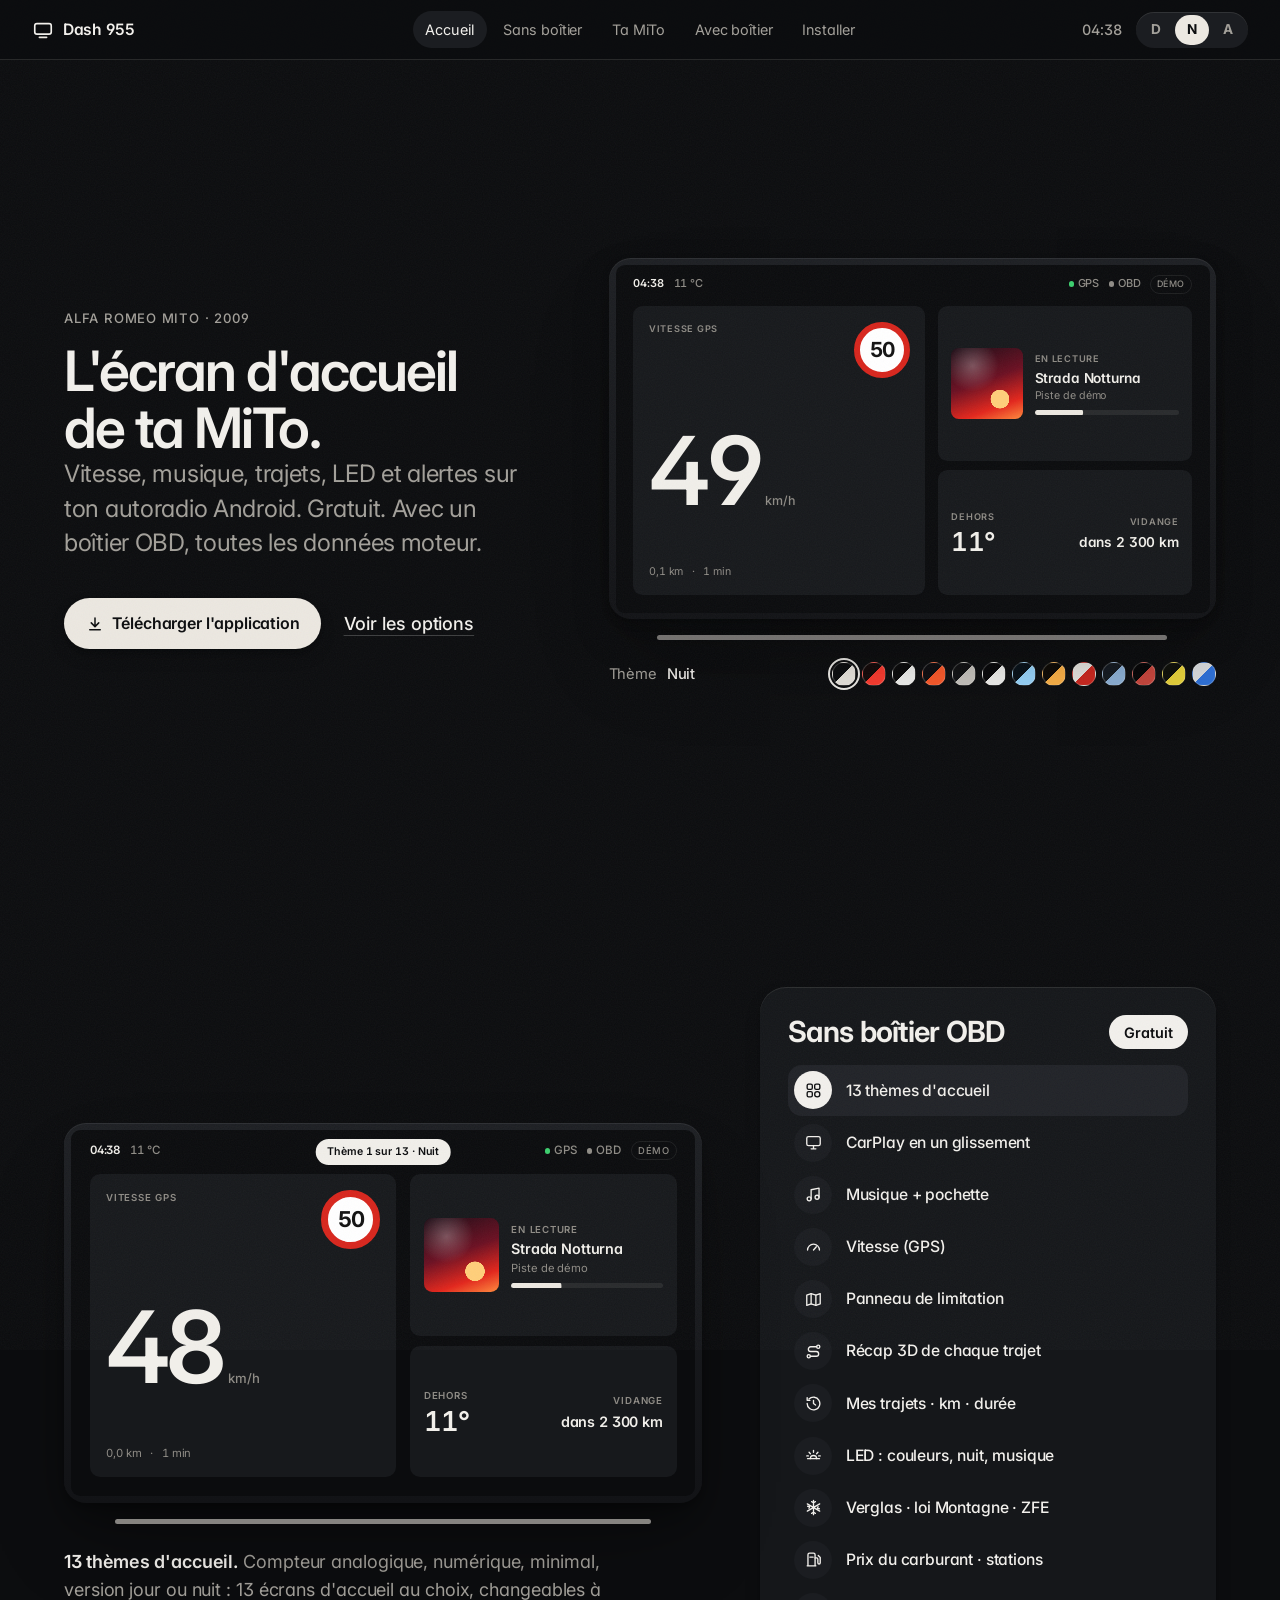
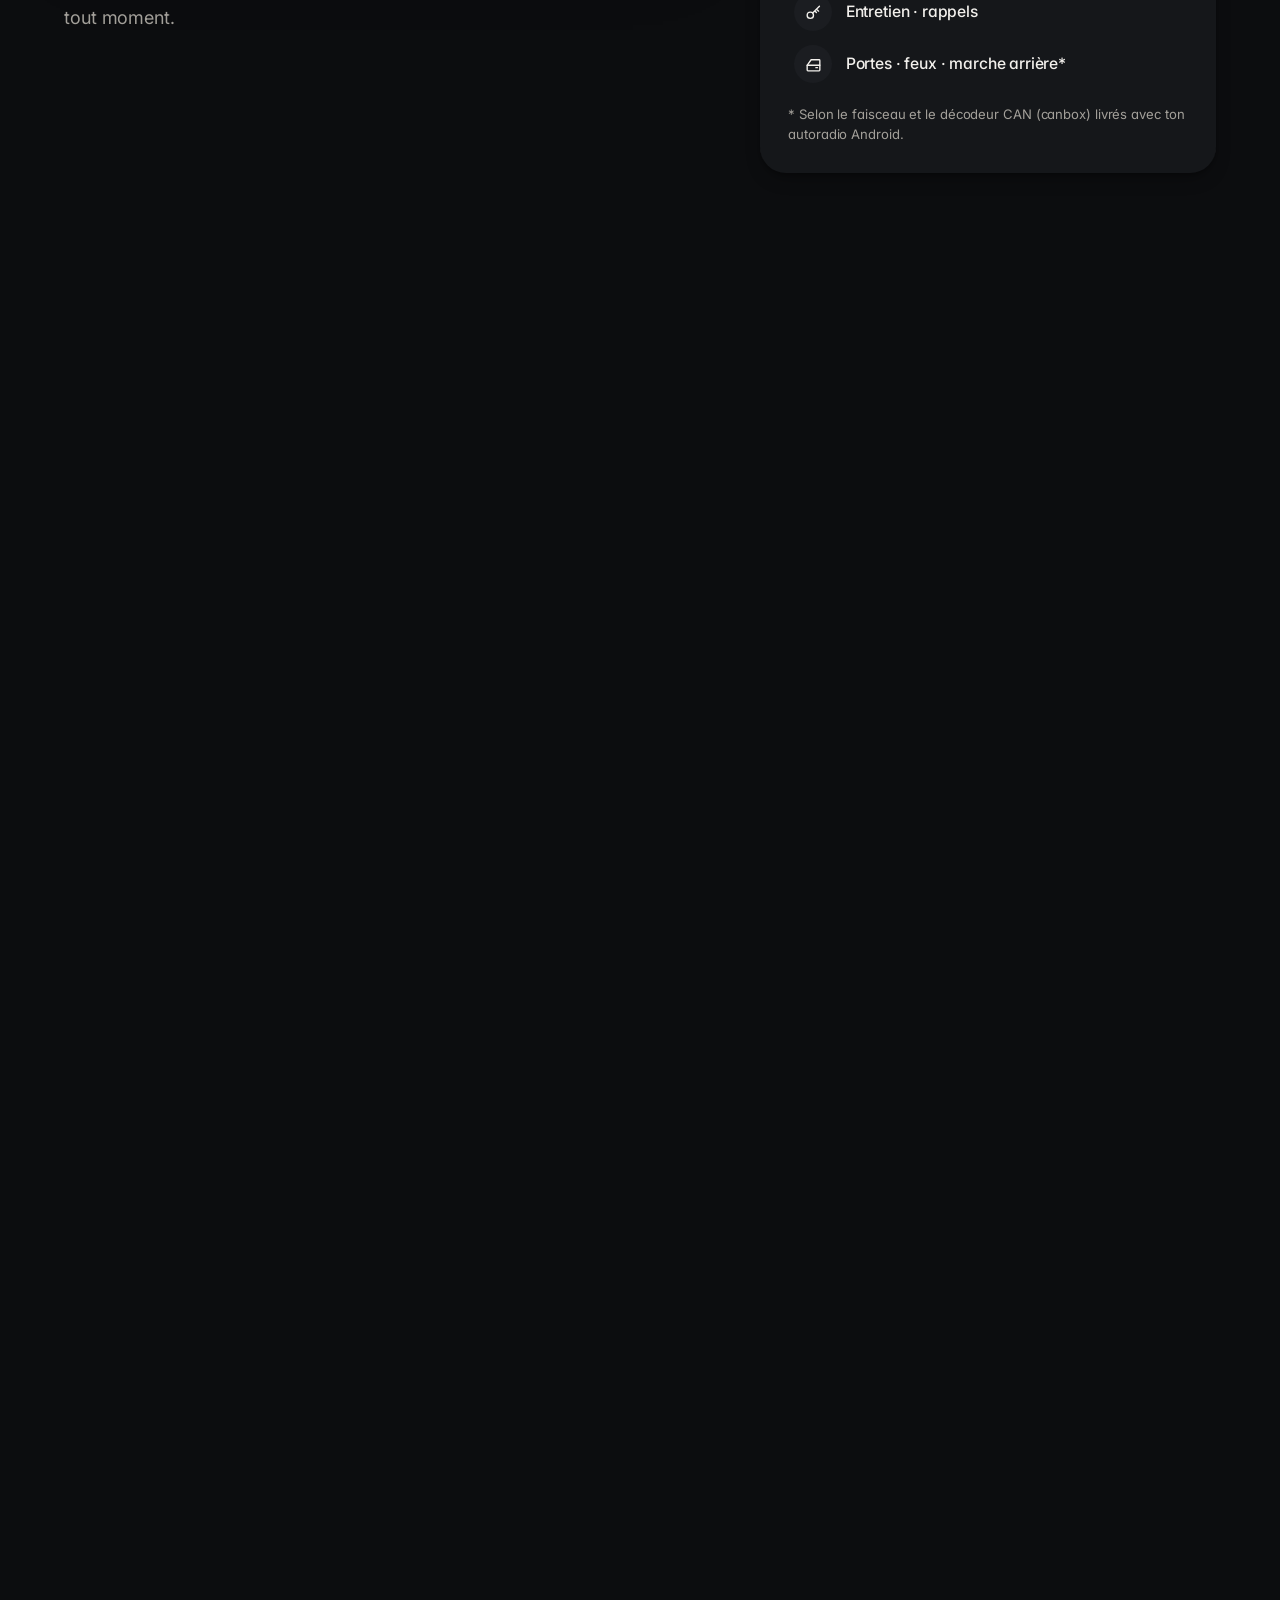
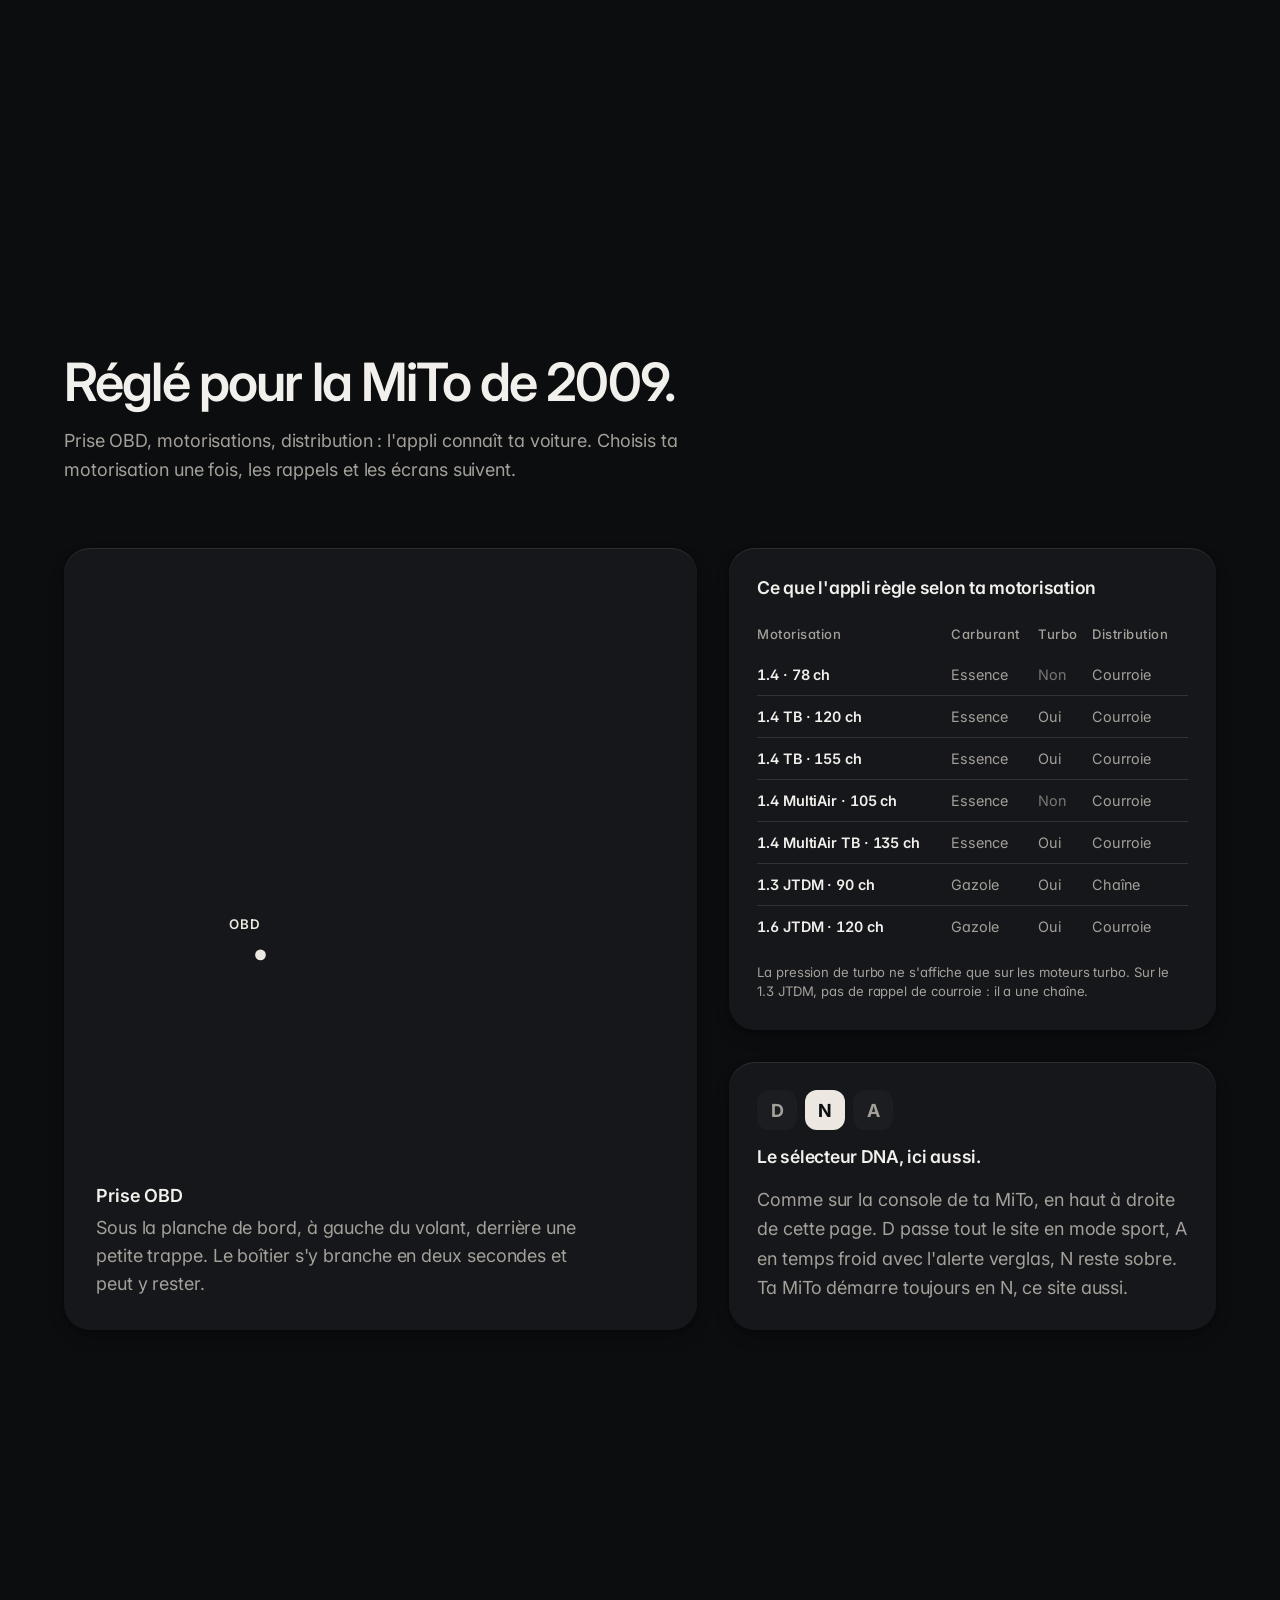
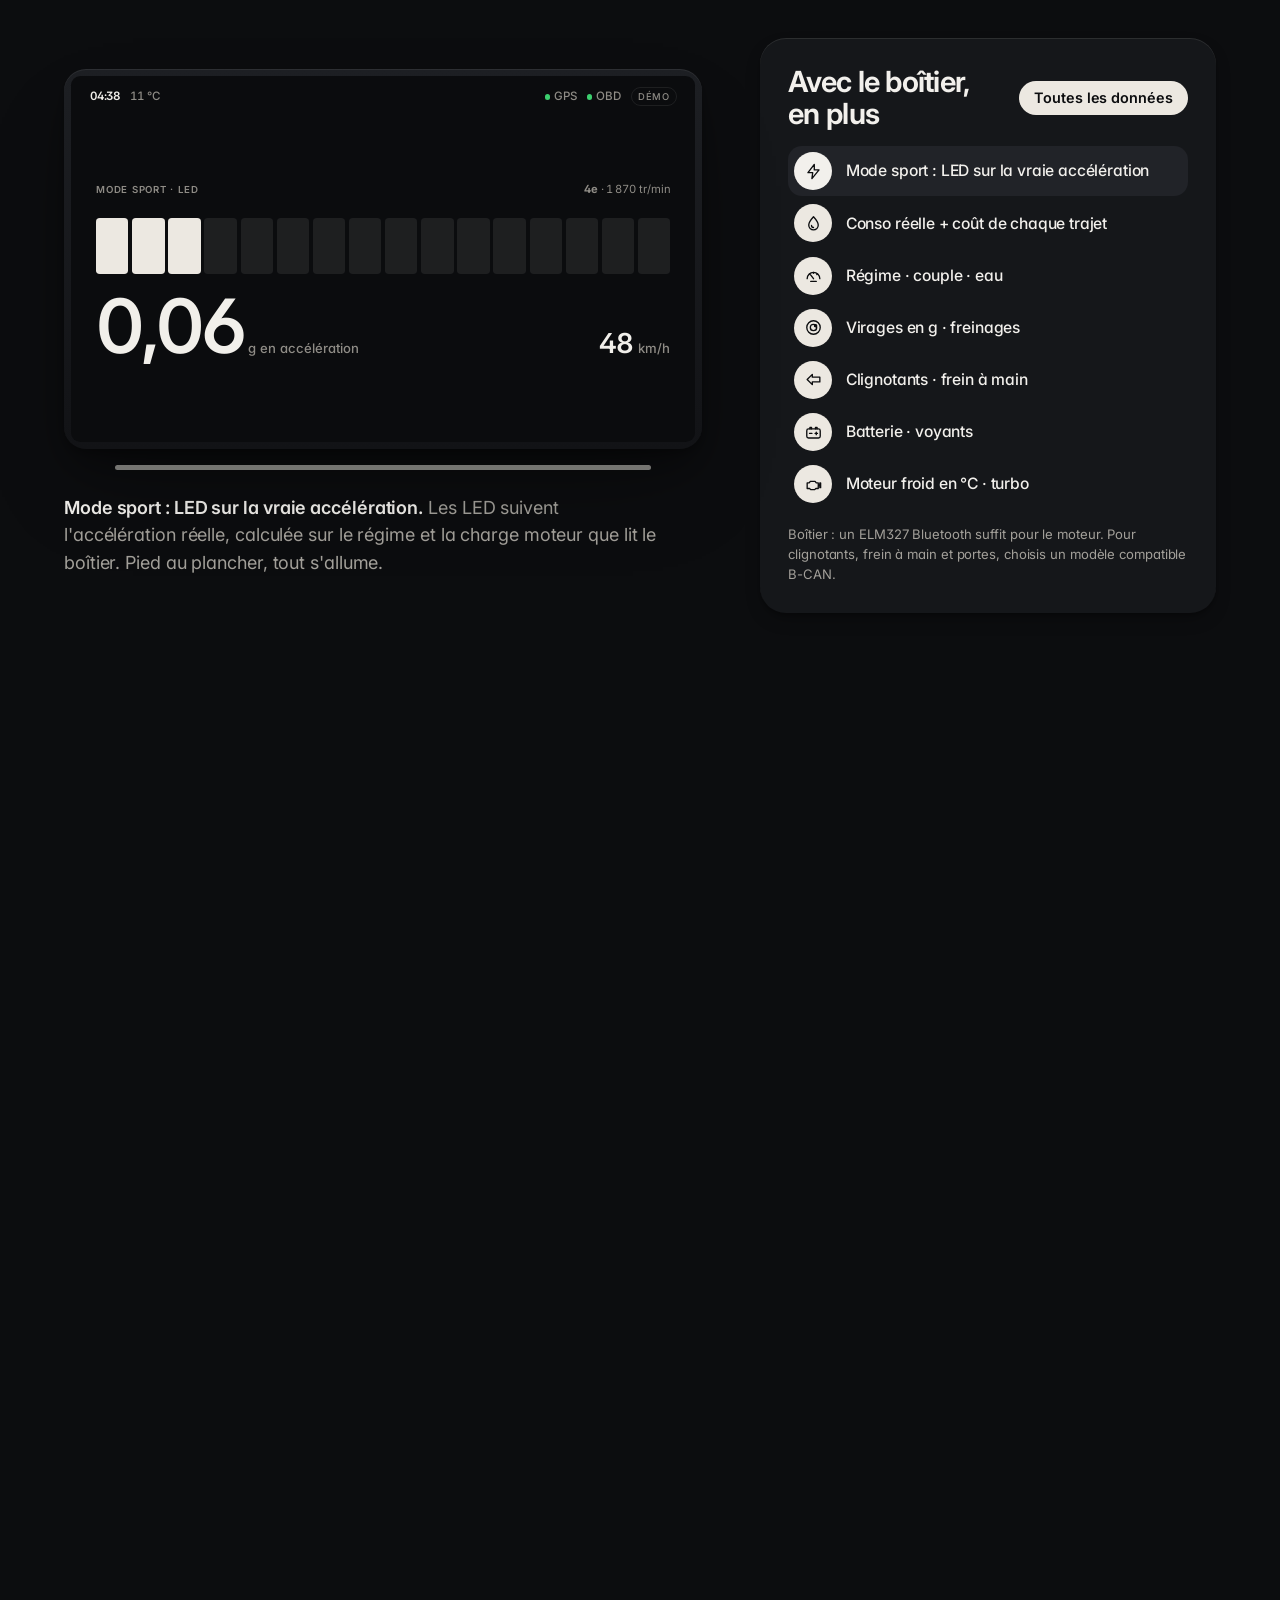
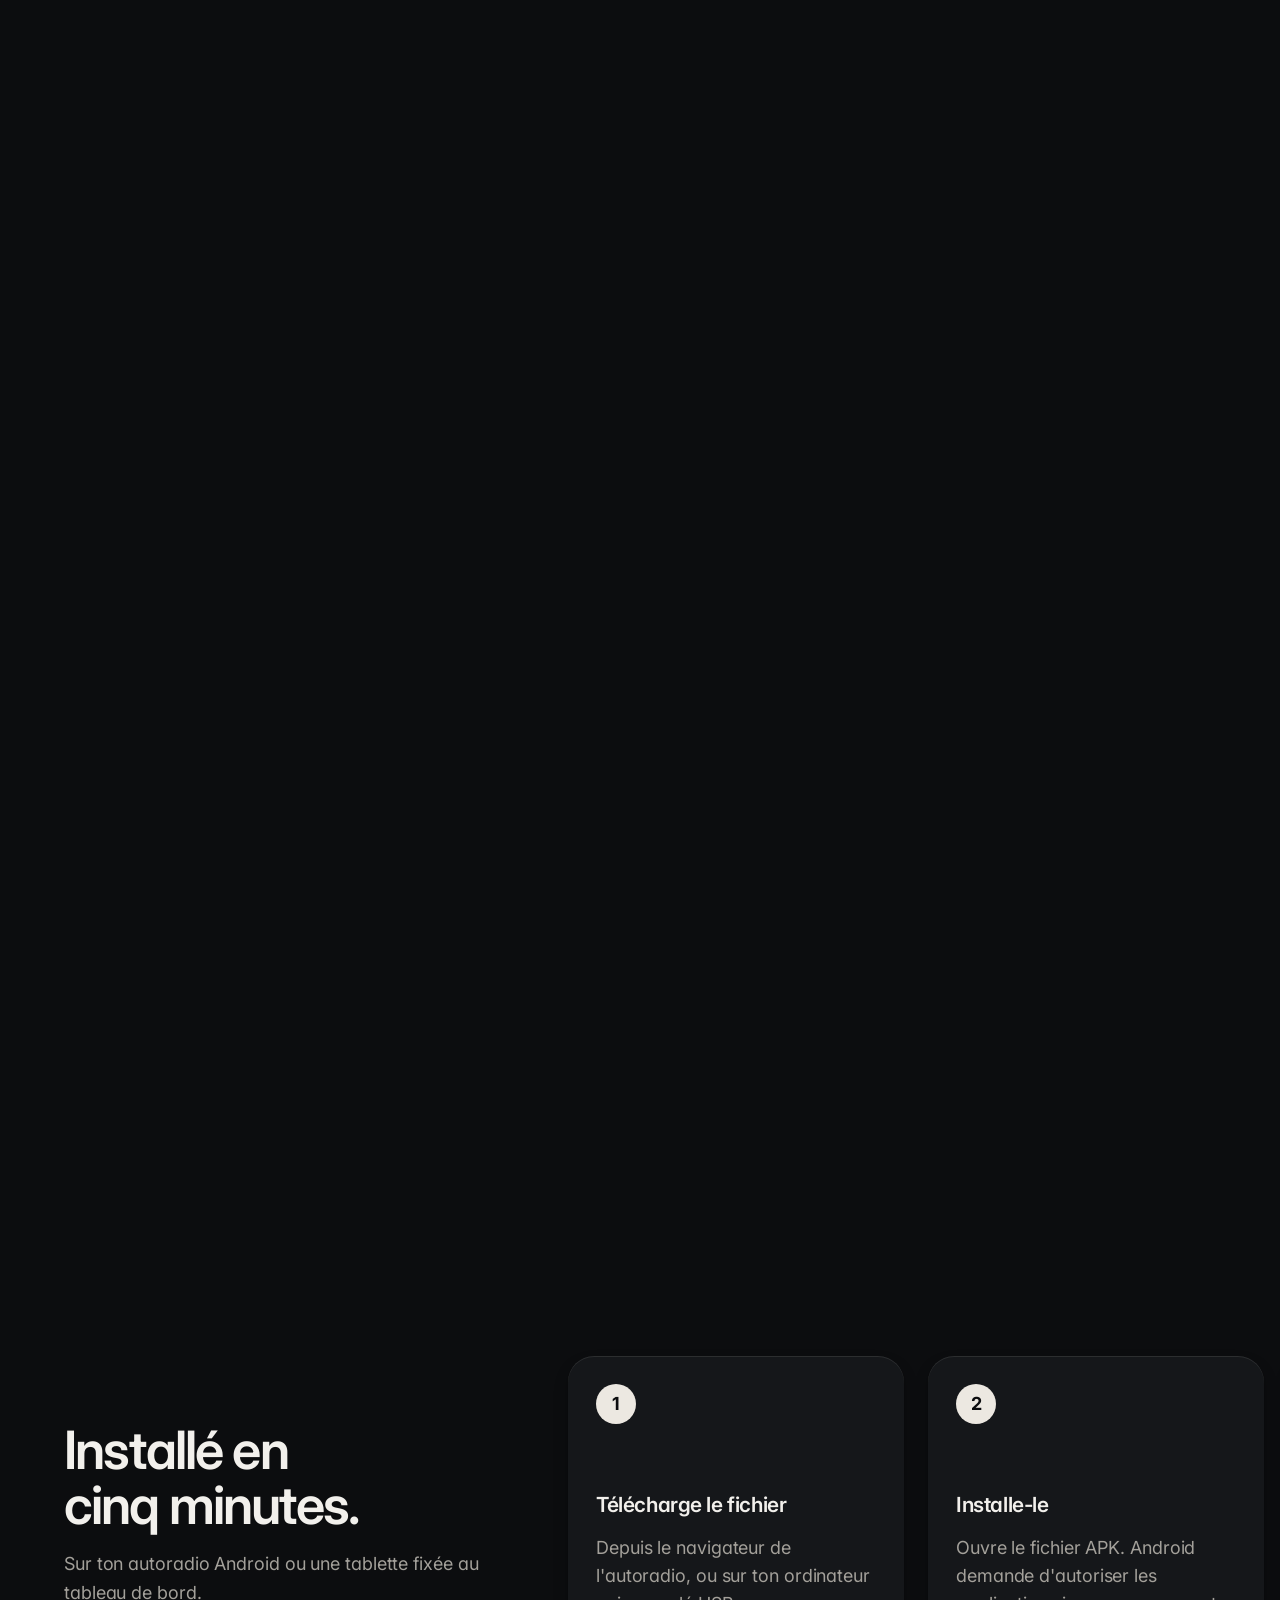
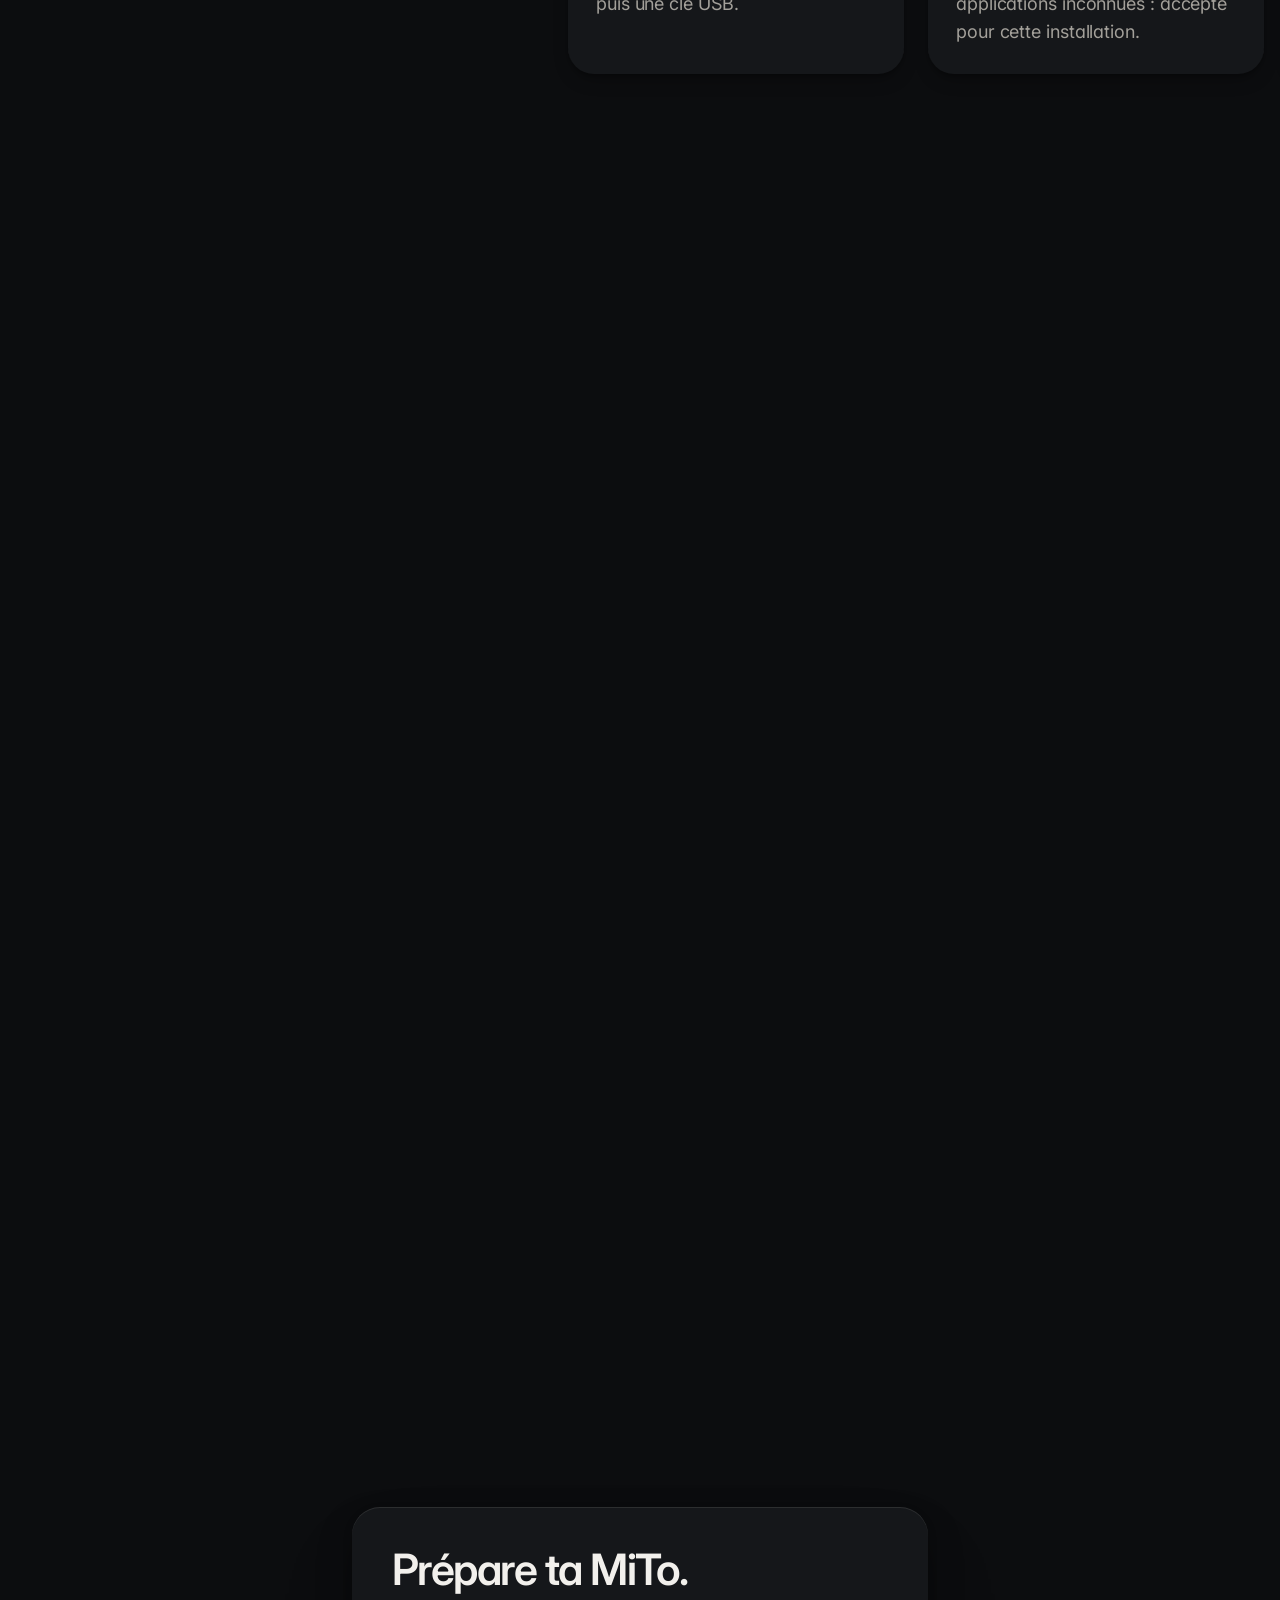
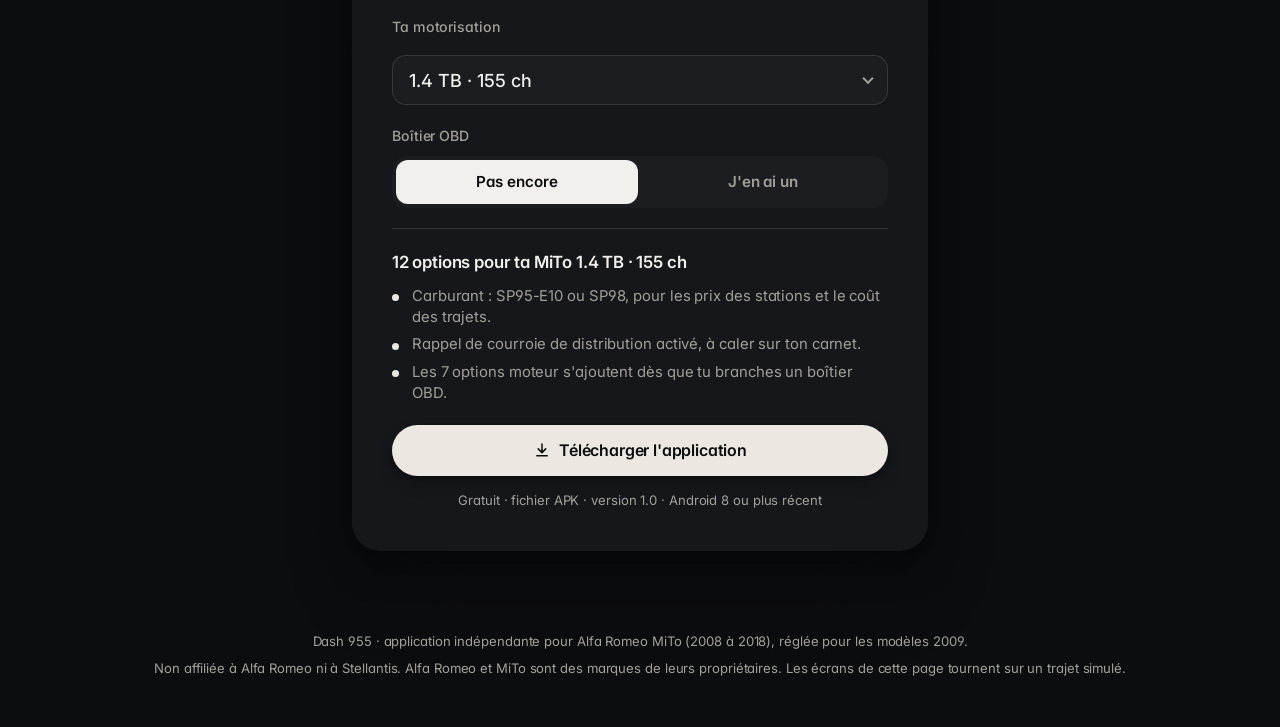
==== sites/mito-2009/index.html @ cd91304c "Add Dash 955 site for the 2009 Alfa Romeo MiTo A static site that presents and links to the download" ====
<!doctype html>
<html lang="fr" data-dna="n">
<head>
<meta charset="utf-8">
<meta name="viewport" content="width=device-width, initial-scale=1, viewport-fit=cover">
<title>Dash 955 · l'écran d'accueil de ta Alfa Romeo MiTo 2009</title>
<meta name="description" content="Application gratuite pour autoradio Android, pensée pour l'Alfa Romeo MiTo de 2009 : 13 thèmes, vitesse GPS, musique, trajets, LED, alertes. Avec un boîtier OBD : régime, turbo, conso réelle, g, batterie.">
<meta name="theme-color" content="#0c0d0f">
<meta property="og:title" content="Dash 955 · pour Alfa Romeo MiTo 2009">
<meta property="og:description" content="L'écran d'accueil de ta MiTo. Gratuit sans boîtier, toutes les données avec un boîtier OBD.">
<meta property="og:type" content="website">
<link rel="icon" href="data:image/svg+xml,<svg xmlns='http://www.w3.org/2000/svg' viewBox='0 0 32 32'><rect width='32' height='32' rx='8' fill='%230c0d0f'/><rect x='6' y='9' width='20' height='13' rx='3' fill='none' stroke='%23ece8e1' stroke-width='2'/><path d='M10 26h12' stroke='%23e3261c' stroke-width='2.4' stroke-linecap='round'/></svg>">
<link rel="preconnect" href="https://fonts.googleapis.com">
<link rel="preconnect" href="https://fonts.gstatic.com" crossorigin>
<link rel="stylesheet" href="https://fonts.googleapis.com/css2?family=Inter:opsz,wght@14..32,400..700&display=swap">
<link rel="stylesheet" href="scrollcraft.css">
<link rel="stylesheet" href="dash.css">
<script>
  /* ------------------------------------------------------------------
     RÉGLAGE DU TÉLÉCHARGEMENT
     Mets ici le lien du fichier de l'application (APK).
     Par défaut, le site pointe vers telechargement/dash955.apk :
     dépose simplement ton fichier à cet endroit avec ce nom.
     ------------------------------------------------------------------ */
  window.DASH955 = {
    fichier: "telechargement/dash955.apk",
    version: "1.0",
    android: "Android 8 ou plus récent"
  };
</script>
</head>
<body>

<div class="sc-grain" aria-hidden="true"></div>

<!-- App chrome: the head unit's own status bar is the navigation. -->
<header class="bar">
  <a class="bar__mark" href="#accueil" aria-label="Dash 955, retour en haut">
    <svg viewBox="0 0 24 24" aria-hidden="true"><rect x="3" y="5" width="18" height="11.5" rx="2.4"/><path d="M8 20h8"/></svg>
    <span>Dash 955</span>
  </a>
  <nav class="bar__tabs" aria-label="Sections">
    <a href="#accueil">Accueil</a>
    <a href="#sans-boitier">Sans boîtier</a>
    <a href="#ta-mito">Ta MiTo</a>
    <a href="#avec-boitier">Avec boîtier</a>
    <a href="#installer">Installer</a>
  </nav>
  <div class="bar__end">
    <time class="bar__clock sc-nums" data-clock>--:--</time>
    <div class="dna" role="radiogroup" aria-label="Sélecteur DNA : change l'ambiance du site">
      <button type="button" role="radio" aria-checked="false" data-dna-set="d" title="Dynamic : mode sport">D</button>
      <button type="button" role="radio" aria-checked="true"  data-dna-set="n" title="Normal">N</button>
      <button type="button" role="radio" aria-checked="false" data-dna-set="a" title="All weather : temps froid">A</button>
    </div>
  </div>
</header>

<main>

  <!-- 1 · L'accueil: the surface, already running. -->
  <section id="accueil" class="hero" data-sc-act="flow">
    <div class="sc-wrap hero__grid">
      <div class="hero__copy" data-sc-in data-sc-stagger="70">
        <p class="sc-label">Alfa Romeo MiTo · 2009</p>
        <h1 class="hero__title">L'écran d'accueil de ta MiTo.</h1>
        <p class="hero__lede">Vitesse, musique, trajets, LED et alertes sur ton autoradio Android. Gratuit. Avec un boîtier OBD, toutes les données moteur.</p>
        <div class="hero__cta">
          <a class="btn" data-download href="telechargement/dash955.apk" download>Télécharger l'application</a>
          <a class="link" href="#sans-boitier">Voir les options</a>
        </div>
      </div>

      <div class="hero__unit">
        <div class="hu" data-screen="hero" data-view="home"></div>
        <div class="themes" role="group" aria-label="13 thèmes d'accueil">
          <p class="themes__name"><span class="themes__k">Thème</span> <span data-theme-name>Nuit</span></p>
          <div class="themes__dots" data-theme-dots></div>
        </div>
      </div>
    </div>
  </section>

  <!-- 2 · Sans boîtier OBD: the surface holds while each module runs. -->
  <section id="sans-boitier" class="mods" data-sc-act="pin" data-sc-span="4.6" data-mods="free">
    <div data-sc-stage class="mods__stage">
      <div class="sc-wrap mods__grid">
        <div class="mods__unit">
          <div class="hu" data-screen="free" data-view="home"></div>
          <p class="mods__caption" aria-live="polite" data-caption></p>
        </div>
        <div class="mods__panel">
          <div class="mods__head">
            <h2 class="mods__title">Sans boîtier OBD</h2>
            <span class="pill">Gratuit</span>
          </div>
          <ul class="feats" role="list">
            <li><button type="button" class="feat" data-view="themes" data-icon="themes"><span class="feat__t">13 thèmes d'accueil</span><span class="sr" data-detail>Compteur analogique, numérique, minimal, version jour ou nuit : 13 écrans d'accueil au choix, changeables à tout moment.</span></button></li>
            <li><button type="button" class="feat" data-view="carplay" data-icon="carplay"><span class="feat__t">CarPlay en un glissement</span><span class="sr" data-detail>Un glissement vers la gauche ouvre l'appli de projection de ton autoradio. La MiTo 2009 n'a pas CarPlay d'origine : c'est l'autoradio Android qui l'apporte.</span></button></li>
            <li><button type="button" class="feat" data-view="music" data-icon="music"><span class="feat__t">Musique + pochette</span><span class="sr" data-detail>Le titre en cours et sa pochette, quelle que soit l'appli musique que tu utilises sur l'autoradio.</span></button></li>
            <li><button type="button" class="feat" data-view="speed" data-icon="speed"><span class="feat__t">Vitesse (GPS)</span><span class="sr" data-detail>La vitesse vient du GPS de l'autoradio, sans rien brancher. Ton compteur affiche toujours un peu plus : c'est normal, il est réglé pour ne jamais sous-estimer.</span></button></li>
            <li><button type="button" class="feat" data-view="limit" data-icon="limit"><span class="feat__t">Panneau de limitation</span><span class="sr" data-detail>La limitation de la route en cours s'affiche à côté de ta vitesse. Le chiffre passe au rouge si tu dépasses.</span></button></li>
            <li><button type="button" class="feat" data-view="recap" data-icon="recap"><span class="feat__t">Récap 3D de chaque trajet</span><span class="sr" data-detail>À l'arrivée, ton trajet en relief : le tracé coloré selon la vitesse, la distance, la durée et la moyenne.</span></button></li>
            <li><button type="button" class="feat" data-view="trips" data-icon="trips"><span class="feat__t">Mes trajets · km · durée</span><span class="sr" data-detail>Chaque trajet est enregistré tout seul : départ, distance, durée. Les kilomètres du mois s'additionnent.</span></button></li>
            <li><button type="button" class="feat" data-view="led" data-icon="led"><span class="feat__t">LED : couleurs, nuit, musique</span><span class="sr" data-detail>Pilote un ruban LED Bluetooth dans l'habitacle : une couleur fixe, un mode nuit tamisé, ou des LED qui battent avec la musique.</span></button></li>
            <li><button type="button" class="feat" data-view="alerts" data-icon="alerts"><span class="feat__t">Verglas · loi Montagne · ZFE</span><span class="sr" data-detail>Alerte verglas à 3 °C et moins. Rappel loi Montagne : équipements hiver obligatoires du 1er novembre au 31 mars dans les communes concernées. Alerte à l'approche d'une ZFE selon ta vignette Crit'Air.</span></button></li>
            <li><button type="button" class="feat" data-view="fuel" data-icon="fuel"><span class="feat__t">Prix du carburant · stations</span><span class="sr" data-detail>Les stations autour de toi et leur prix pour ton carburant (SP95-E10, SP98 ou gazole), triées du moins cher au plus cher.</span></button></li>
            <li><button type="button" class="feat" data-view="service" data-icon="service"><span class="feat__t">Entretien · rappels</span><span class="sr" data-detail>Vidange, distribution, contrôle technique, pneus hiver : l'appli te prévient avant l'échéance. Intervalles pré-réglés selon ta motorisation, à ajuster d'après ton carnet d'entretien.</span></button></li>
            <li><button type="button" class="feat" data-view="body" data-icon="body"><span class="feat__t">Portes · feux · marche arrière*</span><span class="sr" data-detail>Une porte ouverte, les feux allumés, la marche arrière enclenchée : tout s'affiche sur la silhouette de la MiTo, 3 portes et hayon.</span></button></li>
          </ul>
          <p class="mods__note">* Selon le faisceau et le décodeur CAN (canbox) livrés avec ton autoradio Android.</p>
        </div>
      </div>
    </div>
  </section>

  <!-- 3 · Ta MiTo: the one act that reads like a document. -->
  <section id="ta-mito" class="mito sc-section" data-sc-act="flow">
    <div class="sc-wrap">
      <div class="mito__intro" data-sc-in data-sc-stagger="70">
        <h2 class="mito__title">Réglé pour la MiTo de 2009.</h2>
        <p class="sc-body">Prise OBD, motorisations, distribution : l'appli connaît ta voiture. Choisis ta motorisation une fois, les rappels et les écrans suivent.</p>
      </div>

      <div class="mito__grid">
        <figure class="port" data-sc-in>
          <svg class="port__draw" viewBox="0 0 640 400" role="img" aria-labelledby="port-t">
            <title id="port-t">Vue conducteur du bas de la planche de bord de la MiTo : la prise OBD se trouve derrière une trappe, à gauche du volant.</title>
            <!-- dashboard top, binnacle -->
            <path pathLength="1" class="ln ln--soft" d="M14 72 C140 52 250 46 330 46 C420 46 520 54 626 74"/>
            <path pathLength="1" class="ln ln--soft" d="M236 62 C260 34 400 34 424 62"/>
            <!-- steering wheel -->
            <circle pathLength="1" class="ln" cx="330" cy="164" r="104"/>
            <circle pathLength="1" class="ln ln--soft" cx="330" cy="164" r="90"/>
            <circle pathLength="1" class="ln" cx="330" cy="164" r="30"/>
            <path pathLength="1" class="ln" d="M300 166 L240 170 M360 166 L420 170 M318 192 L308 252 M342 192 L352 252"/>
            <!-- column -->
            <path pathLength="1" class="ln ln--soft" d="M304 268 L296 318 M356 268 L364 318"/>
            <!-- lower dash edge and knee panel -->
            <path pathLength="1" class="ln" d="M14 236 C110 230 190 228 236 228 M424 228 C480 228 560 232 626 238"/>
            <path pathLength="1" class="ln" d="M44 252 C110 246 190 244 258 244 L270 338 C200 340 120 344 56 352 Z"/>
            <!-- the OBD flap -->
            <rect pathLength="1" class="ln ln--hot" x="150" y="276" width="70" height="42" rx="8"/>
            <circle class="port__dot" cx="185" cy="297" r="6"/>
            <text x="150" y="268">OBD</text>
            <!-- pedals -->
            <path pathLength="1" class="ln ln--soft" d="M286 344 h30 v48 h-30 z M336 344 h38 v42 h-38 z M396 344 h52 v32 h-52 z"/>
          </svg>
          <figcaption>
            <span class="port__k">Prise OBD</span>
            Sous la planche de bord, à gauche du volant, derrière une petite trappe. Le boîtier s'y branche en deux secondes et peut y rester.
          </figcaption>
        </figure>

        <div class="engines" data-sc-in>
          <h3 class="engines__title">Ce que l'appli règle selon ta motorisation</h3>
          <div class="engines__scroll">
            <table>
              <thead><tr><th scope="col">Motorisation</th><th scope="col">Carburant</th><th scope="col">Turbo</th><th scope="col">Distribution</th></tr></thead>
              <tbody>
                <tr><th scope="row">1.4 · 78 ch</th><td>Essence</td><td class="no">Non</td><td>Courroie</td></tr>
                <tr><th scope="row">1.4 TB · 120 ch</th><td>Essence</td><td>Oui</td><td>Courroie</td></tr>
                <tr><th scope="row">1.4 TB · 155 ch</th><td>Essence</td><td>Oui</td><td>Courroie</td></tr>
                <tr><th scope="row">1.4 MultiAir · 105 ch</th><td>Essence</td><td class="no">Non</td><td>Courroie</td></tr>
                <tr><th scope="row">1.4 MultiAir TB · 135 ch</th><td>Essence</td><td>Oui</td><td>Courroie</td></tr>
                <tr><th scope="row">1.3 JTDM · 90 ch</th><td>Gazole</td><td>Oui</td><td>Chaîne</td></tr>
                <tr><th scope="row">1.6 JTDM · 120 ch</th><td>Gazole</td><td>Oui</td><td>Courroie</td></tr>
              </tbody>
            </table>
          </div>
          <p class="engines__note">La pression de turbo ne s'affiche que sur les moteurs turbo. Sur le 1.3 JTDM, pas de rappel de courroie : il a une chaîne.</p>
        </div>

        <div class="dnabox" data-sc-in>
          <p class="dnabox__letters" aria-hidden="true"><span>D</span><span>N</span><span>A</span></p>
          <h3 class="dnabox__title">Le sélecteur DNA, ici aussi.</h3>
          <p class="sc-body">Comme sur la console de ta MiTo, en haut à droite de cette page. D passe tout le site en mode sport, A en temps froid avec l'alerte verglas, N reste sobre. Ta MiTo démarre toujours en N, ce site aussi.</p>
        </div>
      </div>
    </div>
  </section>

  <!-- 4 · Avec le boîtier: same surface, now wired to the engine. -->
  <section id="avec-boitier" class="mods mods--box" data-sc-act="pin" data-sc-span="3.1" data-mods="box">
    <div data-sc-stage class="mods__stage">
      <div class="sc-wrap mods__grid">
        <div class="mods__unit">
          <div class="hu" data-screen="box" data-view="sport" data-obd="1"></div>
          <p class="mods__caption" aria-live="polite" data-caption></p>
        </div>
        <div class="mods__panel">
          <div class="mods__head">
            <h2 class="mods__title">Avec le boîtier, en plus</h2>
            <span class="pill pill--solid">Toutes les données</span>
          </div>
          <ul class="feats feats--box" role="list">
            <li><button type="button" class="feat" data-view="sport" data-icon="sport"><span class="feat__t">Mode sport : LED sur la vraie accélération</span><span class="sr" data-detail>Les LED suivent l'accélération réelle, calculée sur le régime et la charge moteur que lit le boîtier. Pied au plancher, tout s'allume.</span></button></li>
            <li><button type="button" class="feat" data-view="conso" data-icon="conso"><span class="feat__t">Conso réelle + coût de chaque trajet</span><span class="sr" data-detail>Consommation instantanée et moyenne calculées sur les données moteur, et le coût de chaque trajet au prix de ton carburant.</span></button></li>
            <li><button type="button" class="feat" data-view="gauges" data-icon="gauges"><span class="feat__t">Régime · couple · eau</span><span class="sr" data-detail>Régime moteur, couple estimé et température d'eau, en direct.</span></button></li>
            <li><button type="button" class="feat" data-view="g" data-icon="g"><span class="feat__t">Virages en g · freinages</span><span class="sr" data-detail>La force en virage et au freinage, en g, avec les maximums de chaque trajet.</span></button></li>
            <li><button type="button" class="feat" data-view="signals" data-icon="signals"><span class="feat__t">Clignotants · frein à main</span><span class="sr" data-detail>Clignotants et frein à main à l'écran. Sur la MiTo, ces infos passent par le réseau carrosserie (B-CAN, broches 1 et 9 de la prise OBD) : prends un boîtier qui le lit.</span></button></li>
            <li><button type="button" class="feat" data-view="battery" data-icon="battery"><span class="feat__t">Batterie · voyants</span><span class="sr" data-detail>Tension de la batterie en direct (autour de 14 V moteur tournant, 12,6 V à l'arrêt) et lecture des codes défaut quand un voyant s'allume.</span></button></li>
            <li><button type="button" class="feat" data-view="cold" data-icon="cold"><span class="feat__t">Moteur froid en °C · turbo</span><span class="sr" data-detail>Tant que l'eau est sous 70 °C, l'écran te rappelle de ménager le moteur. Pression de turbo en bar sur les 1.4 TB, MultiAir TB et JTDM.</span></button></li>
          </ul>
          <p class="mods__note">Boîtier : un ELM327 Bluetooth suffit pour le moteur. Pour clignotants, frein à main et portes, choisis un modèle compatible B-CAN.</p>
        </div>
      </div>
    </div>
  </section>

  <!-- 5 · Installer: lateral travel, one step per stop. -->
  <section id="installer" class="steps" data-sc-act="pan" data-sc-span="2.2">
    <div data-sc-stage class="steps__stage">
      <ol class="steps__rail" data-sc-pan="0.08">
        <li class="steps__lead">
          <h2 class="steps__title">Installé en cinq minutes.</h2>
          <p class="sc-body">Sur ton autoradio Android ou une tablette fixée au tableau de bord.</p>
        </li>
        <li class="step"><span class="step__n">1</span><h3>Télécharge le fichier</h3><p>Depuis le navigateur de l'autoradio, ou sur ton ordinateur puis une clé USB.</p></li>
        <li class="step"><span class="step__n">2</span><h3>Installe-le</h3><p>Ouvre le fichier APK. Android demande d'autoriser les applications inconnues : accepte pour cette installation.</p></li>
        <li class="step"><span class="step__n">3</span><h3>Fais-en ton accueil</h3><p>Choisis Dash 955 comme écran d'accueil. Autorise la localisation (vitesse) et l'accès aux notifications (titre et pochette).</p></li>
        <li class="step"><span class="step__n">4</span><h3>Branche le boîtier</h3><p>En option. Prise OBD à gauche du volant, appairage Bluetooth depuis l'appli, puis choix de ta motorisation.</p></li>
        <li class="step"><span class="step__n">5</span><h3>Roule</h3><p>Ton premier récap 3D t'attend à l'arrivée. Les réglages se font à l'arrêt.</p></li>
      </ol>
    </div>
  </section>

  <!-- 6 · Télécharger: the close is a first-run step, a real input. -->
  <section id="telecharger" class="setup" data-sc-act="flow">
    <div class="sc-wrap setup__wrap">
      <form class="setup__card" data-setup data-sc-in onsubmit="return false">
        <h2 class="setup__title">Prépare ta MiTo.</h2>
        <div class="setup__row">
          <label for="engine">Ta motorisation</label>
          <div class="select">
            <select id="engine" name="engine" data-engine>
              <option value="14-78">1.4 · 78 ch</option>
              <option value="14tb-120">1.4 TB · 120 ch</option>
              <option value="14tb-155" selected>1.4 TB · 155 ch</option>
              <option value="14ma-105">1.4 MultiAir · 105 ch</option>
              <option value="14ma-135">1.4 MultiAir TB · 135 ch</option>
              <option value="13jtdm-90">1.3 JTDM · 90 ch</option>
              <option value="16jtdm-120">1.6 JTDM · 120 ch</option>
            </select>
          </div>
        </div>
        <fieldset class="setup__row">
          <legend>Boîtier OBD</legend>
          <div class="seg">
            <label><input type="radio" name="obd" value="0" checked data-obd-choice><span>Pas encore</span></label>
            <label><input type="radio" name="obd" value="1" data-obd-choice><span>J'en ai un</span></label>
          </div>
        </fieldset>
        <output class="setup__out" data-setup-out aria-live="polite"></output>
        <a class="btn btn--wide" data-download href="telechargement/dash955.apk" download>Télécharger l'application</a>
        <p class="setup__meta" data-file-meta>Gratuit · fichier APK · Android 8 ou plus récent</p>
      </form>
    </div>
    <footer class="foot sc-wrap">
      <p>Dash 955 · application indépendante pour Alfa Romeo MiTo (2008 à 2018), réglée pour les modèles 2009.</p>
      <p>Non affiliée à Alfa Romeo ni à Stellantis. Alfa Romeo et MiTo sont des marques de leurs propriétaires. Les écrans de cette page tournent sur un trajet simulé.</p>
    </footer>
  </section>

</main>

<script src="scrollcraft.js"></script>
<script>ScrollCraft.mount(document.body);</script>
<script src="dash.js"></script>
</body>
</html>
---- sites/mito-2009/scrollcraft.css ----
/* ============================================================================
   scrollcraft.css: the taste floor
   ----------------------------------------------------------------------------
   Two layers, and the split matters:

     TOKENS   what you override per brand. Colour roles, the type ramp, the
              spacing scale, elevation, motion. A brand is ~12 values.
     DEVICES  what the engine drives. Do not restyle these to taste; they are
              the mechanism. Style your own markup instead.

   Nothing here draws a "component". There are no card, badge, or pill classes,
   because a stylesheet that ships those is how every page built on it ends up
   with the same shapes. You get a floor and a vocabulary; the composition is
   yours.
   ========================================================================== */

/* ---------------------------------------------------------------- tokens -- */
:root {
  /* --- colour roles. Override these six and the page is rebranded. -------- */
  --sc-canvas:      #08090b;   /* the page ground. Drift interpolates this.   */
  --sc-surface:     #101217;   /* anything raised off the ground             */
  --sc-ink:         #f4f2ef;   /* primary text                               */
  --sc-ink-soft:    #9a9ba1;   /* secondary text. Tinted, never flat gray.   */
  --sc-accent:      #d8ff3e;   /* ONE accent. It owns a region, not confetti. */
  --sc-accent-ink:  #08090b;   /* text that sits on the accent               */

  --sc-hairline:    color-mix(in oklab, var(--sc-ink) 12%, transparent);
  --sc-hairline-strong: color-mix(in oklab, var(--sc-ink) 22%, transparent);

  /* --- type. Two families max. Display carries voice, text carries prose. - */
  --sc-font-display: "Instrument Sans", "Geist", system-ui, sans-serif;
  --sc-font-text:    "Geist", system-ui, sans-serif;
  --sc-font-mono:    "Geist Mono", ui-monospace, monospace;

  /* Fluid ramp. Tracking tightens as size grows because a face set at 6rem
     with 0 tracking reads loose; this is optical correction, not decoration. */
  --sc-t-xs:   clamp(0.75rem, 0.72rem + 0.15vw, 0.82rem);
  --sc-t-sm:   clamp(0.875rem, 0.84rem + 0.18vw, 0.95rem);
  --sc-t-base: clamp(1rem, 0.96rem + 0.22vw, 1.125rem);
  --sc-t-lg:   clamp(1.2rem, 1.1rem + 0.5vw, 1.5rem);
  --sc-t-xl:   clamp(1.6rem, 1.35rem + 1.2vw, 2.25rem);
  --sc-t-2xl:  clamp(2.1rem, 1.6rem + 2.4vw, 3.4rem);
  --sc-t-3xl:  clamp(2.8rem, 1.9rem + 4.2vw, 5rem);
  --sc-t-4xl:  clamp(3.4rem, 1.9rem + 6.6vw, 7.5rem);

  --sc-track-tight:  -0.035em;
  --sc-track-snug:   -0.02em;
  --sc-track-normal: -0.005em;
  --sc-track-wide:    0.08em;

  --sc-leading-none: 0.94;
  --sc-leading-tight: 1.06;
  --sc-leading-body: 1.62;

  --sc-measure: 62ch;

  /* --- space. 4px base: the useful middle steps an 8-only scale misses. --- */
  --sc-1: 0.25rem;  --sc-2: 0.5rem;   --sc-3: 0.75rem;  --sc-4: 1rem;
  --sc-5: 1.5rem;   --sc-6: 2rem;     --sc-7: 3rem;     --sc-8: 4rem;
  --sc-9: 6rem;     --sc-10: 8rem;    --sc-11: 12rem;

  /* Section rhythm is fluid so a phone doesn't inherit desktop air. */
  --sc-section: clamp(4.5rem, 9vw, 11rem);
  --sc-gutter:  clamp(1.25rem, 5vw, 5.5rem);
  --sc-maxw:    82rem;

  /* --- radius. Pick one scale for the page and hold it. ------------------- */
  --sc-r-sm: 6px;  --sc-r-md: 12px;  --sc-r-lg: 20px;  --sc-r-pill: 999px;

  /* --- elevation. Every shadow has an offset AND a soft blur, and is tinted
         to the canvas hue. A zero-offset coloured halo is decoration, not
         depth, so there isn't one here. ---------------------------------- */
  --sc-shadow-color: 220 40% 2%;
  --sc-e1: 0 1px 2px hsl(var(--sc-shadow-color) / 0.28),
           0 2px 6px -1px hsl(var(--sc-shadow-color) / 0.20);
  --sc-e2: 0 2px 4px hsl(var(--sc-shadow-color) / 0.24),
           0 8px 18px -4px hsl(var(--sc-shadow-color) / 0.30);
  --sc-e3: 0 4px 8px hsl(var(--sc-shadow-color) / 0.22),
           0 18px 40px -8px hsl(var(--sc-shadow-color) / 0.38),
           0 48px 90px -24px hsl(var(--sc-shadow-color) / 0.30);

  /* Edge light: a 1px top highlight sells a raised surface better than any
     amount of blur, because real raised things catch light on their lip. */
  --sc-edge: inset 0 1px 0 color-mix(in oklab, var(--sc-ink) 10%, transparent);

  /* --- motion. Built-in CSS easings are too weak for UI. ------------------ */
  --sc-ease-out:    cubic-bezier(0.23, 1, 0.32, 1);
  --sc-ease-in-out: cubic-bezier(0.77, 0, 0.175, 1);
  --sc-ease-drawer: cubic-bezier(0.32, 0.72, 0, 1);
  --sc-d-fast: 160ms;  --sc-d-base: 240ms;  --sc-d-slow: 420ms;

  --sc-z-stage: 1; --sc-z-copy: 20; --sc-z-chrome: 60;
}

/* --------------------------------------------------------------- reset -- */
*, *::before, *::after { box-sizing: border-box; }
html { -webkit-text-size-adjust: 100%; scroll-behavior: smooth; }
@media (prefers-reduced-motion: reduce) { html { scroll-behavior: auto; } }

body {
  margin: 0;
  background: var(--sc-canvas);
  color: var(--sc-ink);
  font-family: var(--sc-font-text);
  font-size: var(--sc-t-base);
  line-height: var(--sc-leading-body);
  letter-spacing: var(--sc-track-normal);
  -webkit-font-smoothing: antialiased;
  text-rendering: optimizeLegibility;
  font-synthesis-weight: none;
  overflow-x: clip;
}
img, video, canvas, svg { display: block; max-width: 100%; }
button, input, select, textarea { font: inherit; color: inherit; }

/* ------------------------------------------------- the browser surfaces --
   The parts you did not draw still carry the design. Selection, caret, focus
   ring, scrollbar and tabular numerals all ship with defaults that belong to no
   design system. Theming them is the cheapest signal that a page was built
   rather than assembled, and it is the step that gets skipped most reliably. */
::selection { background: var(--sc-accent); color: var(--sc-accent-ink); }
:root { caret-color: var(--sc-accent); accent-color: var(--sc-accent); }
:focus-visible {
  outline: 2px solid var(--sc-accent);
  outline-offset: 3px;
  border-radius: var(--sc-r-sm);
}
:where(a) { color: inherit; text-decoration-thickness: 1px; text-underline-offset: 0.22em; }
@supports (scrollbar-color: auto) {
  html { scrollbar-color: color-mix(in oklab, var(--sc-ink) 26%, transparent) transparent; scrollbar-width: thin; }
}
:where(table, .sc-nums, [data-sc-count]) { font-variant-numeric: tabular-nums; }

/* ----------------------------------------------------------- typography -- */
.sc-display {
  font-family: var(--sc-font-display);
  font-weight: 500;
  line-height: var(--sc-leading-none);
  letter-spacing: var(--sc-track-tight);
  text-wrap: balance;
  margin: 0;
}
.sc-display--xl { font-size: var(--sc-t-4xl); }
.sc-display--lg { font-size: var(--sc-t-3xl); }
.sc-display--md { font-size: var(--sc-t-2xl); letter-spacing: var(--sc-track-snug); }
.sc-lede {
  font-size: var(--sc-t-lg);
  line-height: 1.44;
  letter-spacing: var(--sc-track-snug);
  color: var(--sc-ink);
  max-width: 46ch;
  text-wrap: pretty;
  margin: 0;
}
.sc-body { max-width: var(--sc-measure); color: var(--sc-ink-soft); text-wrap: pretty; margin: 0; }
.sc-label {
  font-family: var(--sc-font-mono);
  font-size: var(--sc-t-xs);
  letter-spacing: var(--sc-track-wide);
  text-transform: uppercase;
  color: var(--sc-ink-soft);
}

/* ---------------------------------------------------------------- layout -- */
.sc-wrap { width: 100%; max-width: var(--sc-maxw); margin-inline: auto; padding-inline: var(--sc-gutter); }
.sc-section { padding-block: var(--sc-section); }
/* More space above a heading than below it: the gap belongs to the boundary,
   not to the pair. */
.sc-stack > * + * { margin-top: var(--sc-4); }
.sc-stack > :is(h1,h2,h3) { margin-top: var(--sc-7); }
.sc-stack > :is(h1,h2,h3):first-child { margin-top: 0; }
.sc-rule { height: 1px; border: 0; background: var(--sc-hairline); margin: 0; }

/* =============================================================== DEVICES ==
   Driven by the engine. Restyle your own markup, not these.                */

.sc-act--pinned { position: relative; }
.sc-stage {
  position: sticky; top: 0;
  height: 100vh; height: 100svh;
  overflow: clip;
  z-index: var(--sc-z-stage);
}

/* scrub / sequence media */
.sc-stage :is(video[data-sc-scrub], canvas[data-sc-sequence], .sc-stage__poster) {
  position: absolute; inset: 0;
  width: 100%; height: 100%;
  object-fit: cover;
}
video[data-sc-scrub] { opacity: 0; transition: opacity 380ms var(--sc-ease-out); }
.sc-has-clip video[data-sc-scrub] { opacity: 1; }
/* The poster is a live frame-holder, not a placeholder: it stays up until a
   real video frame has painted, which is what stops the blank-stage flash. */
.sc-stage__poster { z-index: 0; transition: opacity 380ms var(--sc-ease-out); }
.sc-has-clip .sc-stage__poster { opacity: 0; }

/* A scrim only where text sits. A full-frame darkening layer flattens the
   image everywhere to fix contrast in one corner. */
.sc-scrim {
  position: absolute; inset: 0; pointer-events: none; z-index: 1;
  background: linear-gradient(
    var(--sc-scrim-angle, 180deg),
    color-mix(in oklab, var(--sc-canvas) var(--sc-scrim-a, 78%), transparent) 0%,
    color-mix(in oklab, var(--sc-canvas) 30%, transparent) 42%,
    transparent 68%);
}
/* Point the scrim at the copy. A scrim gradient that darkens the top while the
   copy sits at the bottom fixes contrast nowhere and flattens the image
   everywhere, which is the most common way text-over-video goes wrong. */
.sc-scrim--bottom { --sc-scrim-angle: 0deg; }
.sc-scrim--left   { --sc-scrim-angle: 90deg; }
.sc-scrim--right  { --sc-scrim-angle: 270deg; }

/* Corner scrims, for copy anchored to a corner. An edge gradient has to darken
   a whole band across the frame to cover one corner; a corner gradient puts the
   density where the text is and leaves the rest of the image alone. Pair with
   .sc-copy--lead / .sc-copy--trail. */
.sc-scrim--lead {
  background: linear-gradient(to top right,
    color-mix(in oklab, var(--sc-canvas) 94%, transparent) 0%,
    color-mix(in oklab, var(--sc-canvas) 72%, transparent) 30%,
    color-mix(in oklab, var(--sc-canvas) 30%, transparent) 52%,
    transparent 72%);
}
.sc-scrim--trail {
  background: linear-gradient(to top left,
    color-mix(in oklab, var(--sc-canvas) 94%, transparent) 0%,
    color-mix(in oklab, var(--sc-canvas) 72%, transparent) 30%,
    color-mix(in oklab, var(--sc-canvas) 30%, transparent) 52%,
    transparent 72%);
}
/* A band across the bottom, for copy that spans the full width of the frame.
   That is what both corner anchors become below 860px, and it is also the right
   shape whenever the copy block is wider than a corner. */
.sc-scrim--band {
  background: linear-gradient(to top,
    color-mix(in oklab, var(--sc-canvas) 94%, transparent) 0%,
    color-mix(in oklab, var(--sc-canvas) 74%, transparent) 22%,
    color-mix(in oklab, var(--sc-canvas) 30%, transparent) 42%,
    transparent 58%);
}
.sc-scrim--vignette {
  background: radial-gradient(120% 90% at 50% 45%, transparent 40%,
              color-mix(in oklab, var(--sc-canvas) 70%, transparent) 100%);
}

/* copy over a stage.
   max-width is in rem, never ch. A `ch` on this container resolves against the
   CONTAINER's font-size (body size), not the display size of the heading inside
   it, so `max-width: 20ch` here silently produces a ~180px column and wraps a
   hero headline to six lines. Set a ch measure on the text element itself. */
.sc-copy {
  position: absolute; z-index: var(--sc-z-copy);
  inset-inline: var(--sc-gutter);
  max-width: min(46rem, 76vw);
  will-change: opacity, transform;
}
.sc-copy--lead   { left: var(--sc-gutter); bottom: clamp(3rem, 12vh, 9rem); }
/* inset-inline FIRST. It is the shorthand for left+right, so declaring it after
   `left: 50%` resets left to auto and the block drifts off the left edge. */
.sc-copy--center { inset-inline: auto; left: 50%; top: 50%; translate: -50% -50%; text-align: center; }
.sc-copy--trail  { inset-inline: auto; right: var(--sc-gutter); bottom: clamp(3rem, 12vh, 9rem); text-align: right; }

/* cue defaults: the engine writes opacity/transform inline, these are the
   pre-paint state so nothing flashes before the first read() */
[data-sc-cue] { opacity: 0; will-change: opacity, transform; }
.sc-ready [data-sc-cue] { transition: none; }

/* kinetic split */
.sc-split { display: inline-block; overflow: hidden; vertical-align: top; }
/* Descenders live below the baseline; a line mask clipped to the line box eats
   the tails off g, y, p, j. The padding buys them room back. */
.sc-split--line { display: block; padding-bottom: 0.14em; margin-bottom: -0.14em; }
.sc-split__i { display: inline-block; will-change: transform, opacity; }
.sc-is-split { opacity: 1 !important; }

/* horizontal rail */
[data-sc-pan] { display: flex; will-change: transform; }

/* reveal + parallax */
[data-sc-reveal] { will-change: clip-path; }
[data-sc-parallax] { will-change: transform; }

/* flow reveal (fires once) */
[data-sc-in], [data-sc-stagger] > * {
  opacity: 0;
  transform: translate3d(0, 14px, 0);
  transition: opacity 620ms var(--sc-ease-out), transform 620ms var(--sc-ease-out);
}
[data-sc-in].sc-in, [data-sc-stagger] > .sc-in { opacity: 1; transform: none; }

/* pointer devices */
[data-sc-tilt] { transform-style: preserve-3d; will-change: transform; }
[data-sc-magnet] { will-change: transform; }
/* isolation always; position only if nothing more specific already set it.
   Written with :where() (zero specificity) on purpose: a plain `position:
   relative` here has the same weight as `.sc-stage` and, being later in the
   file, silently wins. A stage carrying both attributes then stops being
   sticky and the whole act scrolls away instead of pinning. */
[data-sc-spotlight] { isolation: isolate; }
:where([data-sc-spotlight]) { position: relative; }
[data-sc-spotlight]::after {
  content: ""; position: absolute; inset: 0; pointer-events: none; z-index: 2;
  background: radial-gradient(
    28rem 28rem at calc(var(--sc-mx, 0.5) * 100%) calc(var(--sc-my, 0.5) * 100%),
    color-mix(in oklab, var(--sc-accent) 16%, transparent), transparent 70%);
  opacity: 0; transition: opacity var(--sc-d-slow) var(--sc-ease-out);
}
[data-sc-spotlight]:hover::after { opacity: 1; }

/* =========================================================== WORLDFLIGHT ==
   One fixed stage for the whole page. The only thing in document flow is the
   spacer, and it is empty. If you find yourself adding a section here, you want
   act mode instead: the moment a real block scrolls past the fixed stage, the
   page has a seam again and the whole point is gone.                        */

[data-sc-mode="worldflight"] { position: relative; }

.sc-world {
  position: fixed; inset: 0;
  overflow: clip;
  z-index: var(--sc-z-stage);
  background: var(--sc-canvas);
}

/* Every leg is mounted for the life of the page and stacked in the same box.
   The engine owns opacity, visibility and z-index here; do not set them. */
.sc-world__seg {
  position: absolute; inset: 0;
  opacity: 0;
  will-change: opacity;
}
.sc-world__seg > :is(video, img, canvas) {
  position: absolute; inset: 0;
  width: 100%; height: 100%;
  object-fit: cover;
}
/* The poster is the frame-holder AND the first camera move: the engine pushes
   it in slowly until a real decoded frame is available to replace it. */
.sc-world__poster {
  z-index: 0;
  transform-origin: 50% 50%;
  transition: opacity 420ms var(--sc-ease-out);
}
.sc-world__seg > video { z-index: 1; }
.sc-world__seg.sc-has-clip .sc-world__poster { opacity: 0; }
/* The act stylesheet lights a clip through its ancestor act. A worldflight leg
   has no act, so match the class the engine also writes on the clip itself. */
video[data-sc-scrub].sc-has-clip { opacity: 1; }

/* The copy layer is fixed too, and inert by default: the engine hands
   pointer-events back to a block only while it is actually legible. */
.sc-world__copy {
  position: fixed; inset: 0;
  z-index: var(--sc-z-copy);
  pointer-events: none;
}
.sc-world__scrim { position: absolute; inset: 0; pointer-events: none; z-index: 0; }
[data-sc-copy] {
  opacity: 0;
  pointer-events: none;
  will-change: opacity, transform;
}
.sc-ready [data-sc-copy] { transition: none; }

/* The track. Empty on purpose. */
.sc-world__spacer { pointer-events: none; }

/* scroll progress */
[data-sc-progress] {
  position: fixed; inset: 0 0 auto 0; height: 2px; z-index: var(--sc-z-chrome);
  background: var(--sc-accent); transform-origin: 0 50%; transform: scaleX(0);
  will-change: transform;
}

/* ----------------------------------------------------------- atmosphere --
   Depth is not only shadow. Grain keeps a flat dark ground from banding, and
   it is the difference between "a dark page" and "a lit room". */
.sc-grain { position: fixed; inset: 0; pointer-events: none; z-index: 3; opacity: 0.045; }
.sc-grain::before {
  content: ""; position: absolute; inset: -50%;
  background-image: url("data:image/svg+xml;utf8,<svg xmlns='http://www.w3.org/2000/svg' width='140' height='140'><filter id='n'><feTurbulence type='fractalNoise' baseFrequency='0.85' numOctaves='3'/></filter><rect width='140' height='140' filter='url(%23n)'/></svg>");
}

/* -------------------------------------------------------- reduced motion -- */
@media (prefers-reduced-motion: reduce) {
  /* Fewer and gentler, not zero. Opacity still carries the reveal so the page
     is comprehensible; every position change is dropped. */
  [data-sc-in], [data-sc-stagger] > * { transform: none; transition-duration: 220ms; }
  [data-sc-parallax], [data-sc-pan], .sc-split__i { transform: none !important; }
  /* A wipe is a position change too. Show reveal content settled. */
  [data-sc-reveal] { clip-path: none !important; }
  /* A rail's transform IS its navigation, not decoration. Zeroing it the way
     parallax and kinetic type are zeroed parks the act on its first screenful
     and makes everything past the fold unreachable: a device degrading into
     missing content. Hand the travel back to the reader as an ordinary scroll
     region instead, so the same items are all still gettable without motion.
     A build that would rather re-lay the rail out as a grid can still do that;
     this is the floor, not the ceiling. */
  [data-sc-act="pan"] .sc-stage,
  [data-sc-act="pan"] [data-sc-stage] {
    overflow-x: auto; overflow-y: hidden;
    overscroll-behavior-x: contain;
    scroll-snap-type: x proximity;
  }
  [data-sc-pan] > * { scroll-snap-align: center; }
  [data-sc-spotlight]::after { display: none; }
  /* A worldflight keeps its whole story here. No clip is ever fetched, so the
     posters are the film, and they cross-dissolve through exactly the same
     seams at exactly the same scroll positions. The push-in and the copy drift
     are the only things that go. */
  .sc-world__poster, [data-sc-copy] { transform: none !important; }
}

/* --------------------------------------------------------------- mobile -- */
@media (max-width: 860px) {
  .sc-copy { inset-inline: var(--sc-gutter); max-width: none; }
  .sc-copy--trail { text-align: left; }
  .sc-stage { height: 100svh; }
  /* .sc-copy--trail re-anchors to the left and spans the full width here, so a
     bottom-RIGHT corner gradient darkens the one corner the copy just left and
     guarantees a contrast failure over any bright clip. Point the density at
     the copy: the same band .sc-scrim--band paints. */
  .sc-scrim--trail {
    background: linear-gradient(to top,
      color-mix(in oklab, var(--sc-canvas) 94%, transparent) 0%,
      color-mix(in oklab, var(--sc-canvas) 74%, transparent) 22%,
      color-mix(in oklab, var(--sc-canvas) 30%, transparent) 42%,
      transparent 58%);
  }
}
---- sites/mito-2009/dash.css ----
/* ==========================================================================
   Dash 955 · page styles. The engine (scrollcraft.css) is untouched; this file
   themes its tokens and styles the page's own markup.
   ========================================================================== */

@property --sc-accent { syntax: '<color>'; inherits: true; initial-value: #ece8e1; }

:root {
  --sc-canvas:     #0c0d0f;
  --sc-surface:    #15171a;
  --sc-ink:        #f2f0ec;
  --sc-ink-soft:   #a3a09a;
  --sc-accent:     #ece8e1;
  --sc-accent-ink: #0c0d0f;
  --sc-font-display: "Inter Display", "Inter", system-ui, -apple-system, "Segoe UI", sans-serif;
  --sc-font-text:    "Inter", system-ui, -apple-system, "Segoe UI", sans-serif;
  --sc-font-mono:    "Inter", system-ui, -apple-system, "Segoe UI", sans-serif;
  --sc-shadow-color: 220 20% 2%;

  --raised: #1b1d21;
  --raised-2: #212328;
  --bar-h: 60px;
  --led: #ece8e1;

  transition: --sc-accent 420ms var(--sc-ease-out);
}
/* The DNA selector regrades the whole page through these three blocks. */
:root[data-dna="d"] { --sc-accent: #e3261c; --sc-accent-ink: #ffffff; }
:root[data-dna="a"] { --sc-accent: #9ad7ff; --sc-accent-ink: #0b1720; }

html { scroll-padding-top: var(--bar-h); }
body { font-feature-settings: "cv11", "ss01"; }
.sc-nums, .hu { font-variant-numeric: tabular-nums; }
.sr {
  position: absolute; width: 1px; height: 1px; overflow: hidden;
  clip: rect(0 0 0 0); clip-path: inset(50%); white-space: nowrap;
}
.sc-label { font-family: var(--sc-font-text); font-weight: 500; letter-spacing: 0.06em; }

/* ------------------------------------------------------------------ bar -- */
.bar {
  position: fixed; inset: 0 0 auto 0; z-index: var(--sc-z-chrome);
  height: var(--bar-h);
  display: grid; grid-template-columns: 1fr auto 1fr; align-items: center;
  padding-inline: clamp(1rem, 3vw, 2rem);
  background: color-mix(in oklab, var(--sc-canvas) 94%, transparent);
  border-bottom: 1px solid var(--sc-hairline);
}
.bar__mark {
  display: inline-flex; align-items: center; gap: 0.55rem;
  text-decoration: none; font-weight: 600; letter-spacing: -0.01em; font-size: 0.98rem;
  justify-self: start;
}
.bar__mark svg { width: 22px; height: 22px; fill: none; stroke: currentColor; stroke-width: 1.8; stroke-linecap: round; }
.bar__mark svg path { stroke: var(--sc-accent); }
.bar__tabs { display: flex; gap: 0.25rem; }
.bar__tabs a {
  text-decoration: none; font-size: 0.9rem; color: var(--sc-ink-soft);
  padding: 0.45rem 0.8rem; border-radius: var(--sc-r-pill);
  transition: color var(--sc-d-fast) var(--sc-ease-out), background-color var(--sc-d-fast) var(--sc-ease-out);
}
.bar__tabs a:hover { color: var(--sc-ink); }
.bar__tabs a[aria-current="true"] { color: var(--sc-ink); background: var(--raised); }
.bar__end { justify-self: end; display: flex; align-items: center; gap: 0.9rem; }
.bar__clock { font-size: 0.9rem; color: var(--sc-ink-soft); font-weight: 500; }

.dna {
  display: inline-flex; padding: 3px; gap: 2px;
  border-radius: var(--sc-r-pill); background: var(--raised);
  box-shadow: var(--sc-edge);
}
.dna button {
  width: 34px; height: 30px; border: 0; border-radius: var(--sc-r-pill);
  background: transparent; color: var(--sc-ink-soft);
  font-weight: 700; font-size: 0.85rem; letter-spacing: 0.02em; cursor: pointer;
  transition: background-color var(--sc-d-fast) var(--sc-ease-out), color var(--sc-d-fast) var(--sc-ease-out);
}
.dna button:hover { color: var(--sc-ink); }
.dna button[aria-checked="true"] { background: var(--sc-accent); color: var(--sc-accent-ink); }

/* -------------------------------------------------------------- buttons -- */
.btn {
  display: inline-flex; align-items: center; justify-content: center; gap: 0.5rem;
  min-height: 48px; padding: 0.8rem 1.35rem;
  border-radius: var(--sc-r-pill);
  background: var(--sc-accent); color: var(--sc-accent-ink);
  font-weight: 600; font-size: 1rem; letter-spacing: -0.01em; white-space: nowrap;
  text-decoration: none;
  box-shadow: var(--sc-e2);
  transition: transform 140ms var(--sc-ease-out), filter 140ms var(--sc-ease-out);
}
.btn:hover { filter: brightness(1.06); }
.btn:active { transform: scale(0.98); }
.btn::before {
  content: ""; width: 18px; height: 18px; flex: none;
  background: currentColor;
  -webkit-mask: url("data:image/svg+xml;utf8,<svg xmlns='http://www.w3.org/2000/svg' viewBox='0 0 24 24' fill='none' stroke='black' stroke-width='2' stroke-linecap='round' stroke-linejoin='round'><path d='M12 4v11M7 10.5l5 5 5-5M5 19.5h14'/></svg>") center / contain no-repeat;
          mask: url("data:image/svg+xml;utf8,<svg xmlns='http://www.w3.org/2000/svg' viewBox='0 0 24 24' fill='none' stroke='black' stroke-width='2' stroke-linecap='round' stroke-linejoin='round'><path d='M12 4v11M7 10.5l5 5 5-5M5 19.5h14'/></svg>") center / contain no-repeat;
}
.btn--wide { width: 100%; }
.link {
  color: var(--sc-ink); font-weight: 500; text-decoration: underline;
  text-decoration-color: var(--sc-hairline-strong); text-underline-offset: 0.3em;
  transition: text-decoration-color var(--sc-d-fast) var(--sc-ease-out);
}
.link:hover { text-decoration-color: var(--sc-ink); }

.pill {
  display: inline-flex; align-items: center; height: 34px; padding: 0 0.95rem;
  border-radius: var(--sc-r-pill); background: var(--sc-ink); color: var(--sc-canvas);
  font-weight: 600; font-size: 0.9rem; white-space: nowrap;
}
.pill--solid { background: var(--sc-accent); color: var(--sc-accent-ink); }

/* ----------------------------------------------------------------- hero -- */
.hero { min-height: 100svh; display: grid; align-items: center; padding-block: calc(var(--bar-h) + 2.5rem) 3.5rem; }
.hero__grid { display: grid; grid-template-columns: minmax(0, 5.3fr) minmax(0, 6.7fr); gap: clamp(2rem, 5vw, 5rem); align-items: center; }
.hero__copy > * + * { margin-top: 1.1rem; }
.hero__title {
  font-family: var(--sc-font-display); font-weight: 600;
  font-size: clamp(2.3rem, 1.4rem + 2.6vw, 3.7rem);
  line-height: 1.03; letter-spacing: -0.035em; margin: 0; text-wrap: balance;
  max-width: 15ch;
}
.hero__lede { font-size: var(--sc-t-lg); line-height: 1.45; letter-spacing: -0.012em; color: var(--sc-ink-soft); max-width: 34ch; margin: 0; text-wrap: pretty; }
.hero__cta { display: flex; flex-wrap: wrap; align-items: center; gap: 0.8rem 1.4rem; padding-top: 0.9rem; }
.hero__copy > .hero__cta { margin-top: 1.4rem; }

.themes { margin-top: 1.4rem; display: flex; align-items: center; justify-content: space-between; gap: 1rem; flex-wrap: wrap; }
.themes__name { margin: 0; font-size: 0.92rem; font-weight: 500; }
.themes__k { color: var(--sc-ink-soft); font-weight: 400; margin-right: 0.35rem; }
.themes__dots { display: flex; flex-wrap: wrap; gap: 6px; }
.themes__dots button {
  width: 24px; height: 24px; padding: 0; border-radius: 50%; cursor: pointer;
  border: 1px solid var(--sc-hairline-strong);
  background: linear-gradient(135deg, var(--a) 0 50%, var(--b) 50% 100%);
  transition: transform 140ms var(--sc-ease-out);
}
.themes__dots button:hover { transform: scale(1.08); }
.themes__dots button[aria-pressed="true"] { outline: 2px solid var(--sc-ink); outline-offset: 2px; }

/* ---------------------------------------------------------- head unit -- */
.hu { position: relative; }
.hu__frame {
  container-type: inline-size;
  padding: 1.1%;
  border-radius: 22px;
  background: linear-gradient(180deg, #1d1f23, #121316);
  box-shadow: var(--sc-e3), inset 0 1px 0 rgba(255,255,255,0.07);
}
.hu__glass {
  --hu-bg: #0b0c0e; --hu-fg: #f1efea; --hu-soft: #8f8c86; --hu-card: #17191c; --hu-acc: #ece8e1; --hu-line: rgba(255,255,255,0.08);
  position: relative; aspect-ratio: 1024 / 600; overflow: hidden;
  border-radius: 1.5cqw;
  background: var(--hu-bg); color: var(--hu-fg);
  font-family: var(--sc-font-text);
  transition: background-color 380ms var(--sc-ease-out), color 380ms var(--sc-ease-out);
}
:root[data-dna="d"] .hu__glass { --hu-acc: #ff3b2f !important; }
:root[data-dna="a"] .hu__glass { --hu-acc: #9ad7ff !important; }
.hu__status {
  position: absolute; inset: 0 0 auto 0; height: 6.6cqw; z-index: 5;
  display: flex; align-items: center; justify-content: space-between;
  padding: 0 3cqw; font-size: 1.85cqw; color: var(--hu-soft); font-weight: 500;
}
.hu__status b { color: var(--hu-fg); font-weight: 600; }
.hu__status .st { display: flex; align-items: center; gap: 1.6cqw; }
.hu__status .dot { display: inline-block; width: 0.9cqw; height: 0.9cqw; border-radius: 50%; background: var(--hu-soft); margin-right: 0.6cqw; vertical-align: 0.1cqw; }
.hu__status .on .dot { background: #3ccf6e; }
.hu__status .demo { border: 1px solid var(--hu-line); border-radius: 99px; padding: 0.2cqw 1cqw; letter-spacing: 0.06em; font-size: 1.5cqw; }
.hu__view { position: absolute; inset: 6.6cqw 0 0 0; }
.hu__view > .v { position: absolute; inset: 0.4cqw 3cqw 3cqw; animation: v-in 260ms var(--sc-ease-out) both; }
@keyframes v-in { from { opacity: 0; transform: translate3d(0, 0.8cqw, 0); } }

.hu__led { position: relative; height: 5px; margin: 16px 8% 0; border-radius: 99px; background: rgba(255,255,255,0.05); }
.hu__led i {
  position: absolute; inset: 0; border-radius: inherit; display: block;
  background: var(--led-c, var(--led)); opacity: var(--led-i, 0.5);
  transform: scaleX(var(--led-w, 1));
  box-shadow: 0 6px 22px -4px var(--led-c, var(--led));
}

/* building blocks inside the screen, all in container units */
.hu .c { background: var(--hu-card); border-radius: 1.6cqw; padding: 2cqw 2.2cqw; position: relative; overflow: hidden; }
.hu .k { font-size: 1.55cqw; letter-spacing: 0.08em; text-transform: uppercase; color: var(--hu-soft); font-weight: 600; }
.hu .t { font-size: 2.3cqw; font-weight: 600; letter-spacing: -0.01em; line-height: 1.2; }
.hu .s { font-size: 1.8cqw; color: var(--hu-soft); line-height: 1.35; }
.hu .n { font-size: 4.4cqw; font-weight: 600; letter-spacing: -0.03em; line-height: 1; }
.hu .big { font-size: 16cqw; font-weight: 600; letter-spacing: -0.055em; line-height: 0.86; }
.hu .u { font-size: 2.1cqw; color: var(--hu-soft); font-weight: 500; letter-spacing: 0; }
.hu .acc { color: var(--hu-acc); }
.hu .row { display: flex; align-items: center; gap: 2cqw; }
.hu .col { display: flex; flex-direction: column; gap: 1.6cqw; }
.hu .fill { flex: 1; min-width: 0; }
.hu .bar-t { height: 0.9cqw; border-radius: 99px; background: var(--hu-line); overflow: hidden; }
.hu .bar-t i { display: block; height: 100%; background: var(--hu-acc); border-radius: inherit; transform-origin: 0 50%; }
.hu .sign {
  width: 9.4cqw; aspect-ratio: 1; border-radius: 50%; flex: none;
  background: #fff; border: 1.15cqw solid #d8261d; color: #121212;
  display: grid; place-items: center; font-weight: 700; font-size: 3.5cqw; letter-spacing: -0.04em;
}
.hu .over { color: #ff4a3d; }
.hu .cover { aspect-ratio: 1; border-radius: 1.3cqw; flex: none; position: relative; overflow: hidden; }
.hu .cover::after { content: ""; position: absolute; inset: 0; background: radial-gradient(60% 60% at 30% 25%, rgba(255,255,255,0.28), transparent 60%); }
.hu .icn { width: 3.2cqw; height: 3.2cqw; fill: none; stroke: currentColor; stroke-width: 1.8; stroke-linecap: round; stroke-linejoin: round; }

/* home layouts */
.hu .home-digital { display: grid; grid-template-columns: 1.15fr 1fr; gap: 2.2cqw; }
.hu .home-digital .speedbox { display: flex; flex-direction: column; justify-content: space-between; padding: 2.6cqw; }
.hu .home-cards { display: grid; grid-template-columns: 1fr 1fr 1fr; grid-template-rows: 1fr 1fr; gap: 1.6cqw; }
.hu .home-cards .wide { grid-column: span 2; }
.hu .home-min { display: grid; place-items: center; text-align: center; }
.hu .home-min .big { font-size: 22cqw; }
.hu .home-analog { display: grid; grid-template-columns: 1fr 1.25fr 1fr; gap: 2cqw; align-items: center; }
.hu .gauge { width: 100%; aspect-ratio: 1; position: relative; }
.hu .gauge svg { width: 100%; height: 100%; overflow: visible; }
.hu .gauge .trk { fill: none; stroke: var(--hu-line); stroke-width: 6; stroke-linecap: round; }
.hu .gauge .val { fill: none; stroke: var(--hu-acc); stroke-width: 6; stroke-linecap: round; }
.hu .gauge .tick { stroke: var(--hu-soft); stroke-width: 1.2; }
.hu .gauge .ndl { stroke: var(--hu-acc); stroke-width: 2.4; stroke-linecap: round; }
.hu .gauge .mid { position: absolute; inset: 0; display: grid; place-content: center; text-align: center; }

/* carplay */
.hu .swipe { position: absolute; inset: 0; display: flex; width: 200%; transition: none; }
.hu .swipe > div { width: 50%; height: 100%; padding-right: 3cqw; }
.hu .proj { display: grid; grid-template-columns: repeat(4, 1fr); gap: 2.2cqw 2.6cqw; padding: 2cqw 6cqw; }
.hu .proj span { aspect-ratio: 1; border-radius: 2.6cqw; background: var(--tile); }
.hu .finger { position: absolute; width: 5cqw; height: 5cqw; border-radius: 50%; background: rgba(255,255,255,0.28); border: 1px solid rgba(255,255,255,0.6); top: 46%; pointer-events: none; }

/* recap 3D */
.hu .recap { display: grid; grid-template-columns: 1.6fr 1fr; gap: 2cqw; height: 100%; }
.hu .plane { position: relative; perspective: 60cqw; overflow: hidden; border-radius: 1.6cqw; background: var(--hu-card); }
.hu .plane svg { position: absolute; left: 6%; top: -2%; width: 88%; height: 110%; transform: rotateX(56deg) rotateZ(-24deg); transform-origin: 50% 60%; }
.hu .plane .grid line { stroke: var(--hu-line); stroke-width: 0.6; }
.hu .plane .rt { fill: none; stroke-width: 3.2; stroke-linecap: round; stroke-linejoin: round; }
.hu .plane .rt-sh { fill: none; stroke: rgba(0,0,0,0.45); stroke-width: 5; stroke-linecap: round; stroke-linejoin: round; transform: translate(2px, 5px); }

/* list rows */
.hu .list { display: flex; flex-direction: column; }
.hu .li { display: flex; align-items: center; gap: 2cqw; padding: 1.5cqw 0; border-bottom: 1px solid var(--hu-line); }
.hu .li:last-child { border-bottom: 0; }
.hu .badge { font-size: 1.5cqw; font-weight: 700; padding: 0.4cqw 1cqw; border-radius: 99px; background: var(--hu-acc); color: #0b0c0e; letter-spacing: 0.02em; }
:root[data-dna="d"] .hu .badge { color: #fff; }
.hu .alert-ic { width: 5.4cqw; height: 5.4cqw; border-radius: 1.4cqw; display: grid; place-items: center; background: var(--hu-line); flex: none; }
.hu .alert-ic.hot { background: var(--hu-acc); color: #0b0c0e; }
:root[data-dna="d"] .hu .alert-ic.hot { color: #fff; }

/* LED view */
.hu .strip { height: 2.2cqw; border-radius: 99px; background: var(--strip, #fff); box-shadow: 0 1.4cqw 4cqw -1cqw var(--strip, #fff); transition: background-color 300ms, opacity 300ms; }
.hu .chips { display: flex; gap: 1.2cqw; }
.hu .chip { font-size: 1.9cqw; font-weight: 600; padding: 1cqw 2cqw; border-radius: 99px; background: var(--hu-card); color: var(--hu-soft); }
.hu .chip.on { background: var(--hu-fg); color: var(--hu-bg); }
.hu .sw { display: flex; gap: 1.4cqw; }
.hu .sw span { width: 4.6cqw; aspect-ratio: 1; border-radius: 50%; background: var(--c); }
.hu .sw span.on { outline: 0.4cqw solid var(--hu-fg); outline-offset: 0.4cqw; }

/* body (top view) */
.hu .bodyv { display: grid; grid-template-columns: 1fr 1.1fr; grid-template-rows: minmax(0, 1fr); gap: 3cqw; height: 100%; align-items: center; }
.hu .car { height: 100%; min-height: 0; display: flex; justify-content: center; align-items: center; }
.hu .car svg { height: 100%; max-height: 100%; width: auto; overflow: visible; }
.hu .car .shell { fill: var(--hu-card); stroke: var(--hu-soft); stroke-width: 1.2; }
.hu .car .glass { fill: var(--hu-line); }
.hu .car .door { fill: var(--hu-card); stroke: var(--hu-soft); stroke-width: 1.2; transition: transform 420ms var(--sc-ease-out), stroke 200ms; }
.hu .car .door.open { stroke: var(--hu-acc); }
.hu .car .beam { fill: url(#beam); opacity: 0; transition: opacity 300ms; }
.hu .car .rev { fill: #fff; opacity: 0; transition: opacity 250ms; }
.hu .car .lamp { fill: var(--hu-soft); }

/* OBD views */
.hu .segs { display: grid; grid-template-columns: repeat(16, 1fr); gap: 0.6cqw; height: 9cqw; }
.hu .segs i { border-radius: 0.6cqw; background: var(--hu-line); transition: background-color 90ms linear; }
.hu .segs i.on { background: var(--hu-acc); }
.hu .segs i.on.hi { background: #ff3b2f; }
.hu .tri { display: grid; grid-template-columns: repeat(3, 1fr); gap: 2cqw; height: 100%; align-items: center; }
.hu .gball { width: 100%; aspect-ratio: 1; border-radius: 50%; position: relative; border: 1px solid var(--hu-line); background: radial-gradient(circle, transparent 32%, var(--hu-line) 32.5%, transparent 33.5%, transparent 65%, var(--hu-line) 65.5%, transparent 66.5%); }
.hu .gball::before, .hu .gball::after { content: ""; position: absolute; background: var(--hu-line); }
.hu .gball::before { left: 50%; top: 0; bottom: 0; width: 1px; }
.hu .gball::after { top: 50%; left: 0; right: 0; height: 1px; }
.hu .gball i { position: absolute; left: 50%; top: 50%; width: 9%; aspect-ratio: 1; border-radius: 50%; background: var(--hu-acc); translate: -50% -50%; }
.hu .arrow { width: 13cqw; height: 13cqw; color: var(--hu-line); }
.hu .arrow.on { color: #34d17a; }
.hu .park { width: 13cqw; height: 13cqw; border-radius: 50%; border: 0.9cqw solid var(--hu-line); display: grid; place-items: center; font-weight: 700; font-size: 6cqw; color: var(--hu-line); }
.hu .park.on { border-color: #ff4a3d; color: #ff4a3d; }
.hu .cold { color: #6cb8ff; }

/* ---------------------------------------------------------- modules -- */
.mods__stage { padding-top: var(--bar-h); display: grid; align-items: center; }
.mods__grid { display: grid; grid-template-columns: minmax(0, 7fr) minmax(0, 5fr); gap: clamp(2rem, 4.5vw, 4.5rem); align-items: center; }
.mods__caption {
  margin: 1.5rem 0 0; max-width: 54ch; min-height: 4.9em;
  color: var(--sc-ink-soft); font-size: var(--sc-t-base); line-height: 1.55; text-wrap: pretty;
}
.mods__caption b { color: var(--sc-ink); font-weight: 600; }
.mods__panel { background: var(--sc-surface); border-radius: 26px; padding: clamp(1.25rem, 2.2vw, 1.9rem); box-shadow: var(--sc-e2), var(--sc-edge); }
.mods__head { display: flex; align-items: center; justify-content: space-between; gap: 1rem; margin-bottom: 1rem; }
.mods__title { margin: 0; font-family: var(--sc-font-display); font-weight: 650; font-size: clamp(1.35rem, 1.1rem + 0.9vw, 1.85rem); letter-spacing: -0.025em; line-height: 1.1; }
.mods__note { margin: 1rem 0 0; font-size: var(--sc-t-xs); color: var(--sc-ink-soft); line-height: 1.5; }

.feats { list-style: none; margin: 0; padding: 0; display: grid; gap: 2px; }
.feat {
  width: 100%; display: flex; align-items: center; gap: 0.85rem; text-align: left;
  border: 0; background: transparent; cursor: pointer;
  padding: 0.38rem 0.6rem 0.38rem 0.38rem; border-radius: 14px;
  color: var(--sc-ink); font-size: 0.98rem; font-weight: 500; letter-spacing: -0.01em; line-height: 1.25;
  transition: background-color var(--sc-d-fast) var(--sc-ease-out), color var(--sc-d-fast) var(--sc-ease-out);
}
.feat:hover { background: var(--raised); }
.feat[aria-current="true"] { background: var(--raised-2); }
.feat__ic {
  flex: none; width: 38px; height: 38px; border-radius: 50%;
  display: grid; place-items: center; background: var(--raised); color: var(--sc-ink);
  transition: background-color var(--sc-d-fast) var(--sc-ease-out), color var(--sc-d-fast) var(--sc-ease-out);
}
.feat__ic svg { width: 19px; height: 19px; fill: none; stroke: currentColor; stroke-width: 1.7; stroke-linecap: round; stroke-linejoin: round; }
.feat[aria-current="true"] .feat__ic { background: var(--sc-ink); color: var(--sc-canvas); }
.feats--box .feat__ic { background: var(--sc-accent); color: var(--sc-accent-ink); }
.feats--box .feat[aria-current="true"] .feat__ic { background: var(--sc-ink); color: var(--sc-canvas); }

/* -------------------------------------------------------------- ta mito -- */
.mito__intro { max-width: 40rem; }
.mito__intro > * + * { margin-top: 1rem; }
.mito__title, .steps__title, .setup__title {
  margin: 0; font-family: var(--sc-font-display); font-weight: 600;
  font-size: clamp(2rem, 1.4rem + 2.4vw, 3.3rem); line-height: 1.04; letter-spacing: -0.035em; text-wrap: balance;
}
.mito__grid {
  margin-top: clamp(2.5rem, 5vw, 4.5rem);
  display: grid; grid-template-columns: minmax(0, 1.3fr) minmax(0, 1fr); gap: clamp(1.25rem, 2.5vw, 2rem);
}
.port { grid-row: span 2; margin: 0; background: var(--sc-surface); border-radius: 26px; padding: clamp(1.25rem, 2.5vw, 2.25rem); box-shadow: var(--sc-e2), var(--sc-edge); display: flex; flex-direction: column; gap: 1.5rem; }
.mito { --draw: clamp(0, calc((var(--sc-p, 1) - 0.14) * 3.2), 1); }
.port__draw { width: 100%; height: auto; flex: 1; min-height: 0; }
.port__draw text { fill: var(--sc-accent); font: 600 15px var(--sc-font-text); letter-spacing: 0.08em; opacity: clamp(0, calc((var(--draw) - 0.85) * 7), 1); }
.port__draw .ln { fill: none; stroke: var(--sc-ink-soft); stroke-width: 2; stroke-linecap: round; stroke-linejoin: round; stroke-dasharray: 1 1; stroke-dashoffset: calc(1 - var(--draw)); }
.port__draw .ln--soft { stroke: color-mix(in oklab, var(--sc-ink-soft) 55%, transparent); }
.port__draw .ln--hot { stroke: var(--sc-accent); stroke-width: 2.5; }
.port__dot { fill: var(--sc-accent); opacity: clamp(0, calc((var(--draw) - 0.85) * 7), 1); }
.port figcaption { color: var(--sc-ink-soft); max-width: 46ch; line-height: 1.55; }
.port__k { display: block; color: var(--sc-ink); font-weight: 600; margin-bottom: 0.3rem; }

.engines, .dnabox { min-width: 0; background: var(--sc-surface); border-radius: 26px; padding: clamp(1.25rem, 2.2vw, 1.9rem); box-shadow: var(--sc-e2), var(--sc-edge); }
.engines__title, .dnabox__title { margin: 0 0 1rem; font-size: 1.1rem; font-weight: 600; letter-spacing: -0.015em; line-height: 1.3; }
.engines__scroll { overflow-x: auto; }
.engines table { width: 100%; border-collapse: collapse; font-size: 0.9rem; }
.engines th, .engines td { text-align: left; padding: 0.55rem 0.5rem 0.55rem 0; border-bottom: 1px solid var(--sc-hairline); white-space: nowrap; }
.engines thead th { font-size: var(--sc-t-xs); color: var(--sc-ink-soft); font-weight: 500; letter-spacing: 0.04em; }
.engines tbody th { font-weight: 600; }
.engines td { color: var(--sc-ink-soft); }
.engines td.no { color: color-mix(in oklab, var(--sc-ink-soft) 70%, transparent); }
.engines tr:last-child > * { border-bottom: 0; }
.engines__note { margin: 1rem 0 0; font-size: var(--sc-t-xs); color: var(--sc-ink-soft); line-height: 1.5; }
.dnabox__letters { display: flex; gap: 0.5rem; margin: 0 0 1rem; }
.dnabox__letters span { width: 40px; height: 40px; border-radius: 12px; display: grid; place-items: center; font-weight: 700; background: var(--raised); color: var(--sc-ink-soft); }
:root[data-dna="d"] .dnabox__letters span:nth-child(1),
:root[data-dna="n"] .dnabox__letters span:nth-child(2),
:root[data-dna="a"] .dnabox__letters span:nth-child(3) { background: var(--sc-accent); color: var(--sc-accent-ink); }

/* ---------------------------------------------------------------- steps -- */
.steps__stage { display: flex; align-items: center; padding-top: var(--bar-h); }
.steps__rail { list-style: none; margin: 0; padding: 0 var(--sc-gutter); gap: clamp(1rem, 2vw, 1.5rem); align-items: stretch; }
.steps__lead { flex: none; width: min(30rem, 84vw); display: flex; flex-direction: column; justify-content: center; gap: 1rem; padding-right: clamp(1rem, 4vw, 4rem); }
.step {
  flex: none; width: min(21rem, 78vw); min-height: 19rem;
  background: var(--sc-surface); border-radius: 26px; padding: 1.75rem;
  box-shadow: var(--sc-e2), var(--sc-edge);
  display: flex; flex-direction: column; gap: 0.8rem;
}
.step__n { width: 40px; height: 40px; border-radius: 50%; display: grid; place-items: center; background: var(--sc-accent); color: var(--sc-accent-ink); font-weight: 700; }
.step h3 { margin: 3.2rem 0 0; font-size: 1.3rem; font-weight: 600; letter-spacing: -0.02em; }
.step p { margin: 0; color: var(--sc-ink-soft); line-height: 1.55; }

/* ---------------------------------------------------------------- setup -- */
.setup { padding-block: calc(var(--sc-section) * 0.8) 0; }
.setup__wrap { display: grid; justify-items: center; }
.setup__card {
  width: min(100%, 36rem);
  background: var(--sc-surface); border-radius: 28px; padding: clamp(1.5rem, 3.5vw, 2.5rem);
  box-shadow: var(--sc-e3), var(--sc-edge);
  display: grid; gap: 1.25rem;
}
.setup__title { font-size: clamp(1.9rem, 1.4rem + 1.8vw, 2.7rem); margin-bottom: 0.25rem; }
.setup__row { border: 0; margin: 0; padding: 0; display: grid; gap: 0.5rem; min-width: 0; }
.setup__row > label, .setup__row > legend { font-size: 0.88rem; color: var(--sc-ink-soft); font-weight: 500; padding: 0; margin-bottom: 0.5rem; }
.select { position: relative; }
.select::after { content: ""; position: absolute; right: 1rem; top: 50%; width: 8px; height: 8px; border-right: 2px solid var(--sc-ink-soft); border-bottom: 2px solid var(--sc-ink-soft); translate: 0 -70%; rotate: 45deg; pointer-events: none; }
.select select {
  width: 100%; appearance: none; -webkit-appearance: none;
  min-height: 50px; padding: 0 2.6rem 0 1rem; border-radius: 14px;
  background: var(--raised); border: 1px solid var(--sc-hairline); color: var(--sc-ink);
  font-weight: 500; cursor: pointer;
}
.select select:hover { border-color: var(--sc-hairline-strong); }
.select select option { background: #15171a; }
.seg { display: grid; grid-template-columns: 1fr 1fr; gap: 4px; padding: 4px; border-radius: 16px; background: var(--raised); }
.seg label { position: relative; cursor: pointer; }
.seg input { position: absolute; opacity: 0; inset: 0; cursor: pointer; }
.seg span { display: grid; place-items: center; min-height: 44px; border-radius: 12px; font-weight: 600; font-size: 0.95rem; color: var(--sc-ink-soft); transition: background-color var(--sc-d-fast) var(--sc-ease-out), color var(--sc-d-fast) var(--sc-ease-out); }
.seg input:checked + span { background: var(--sc-ink); color: var(--sc-canvas); }
.seg input:focus-visible + span { outline: 2px solid var(--sc-accent); outline-offset: 2px; }
.setup__out { display: block; border-top: 1px solid var(--sc-hairline); padding-top: 1.25rem; }
.setup__out .sum { font-weight: 600; font-size: 1.05rem; letter-spacing: -0.01em; margin: 0 0 0.6rem; }
.setup__out ul { margin: 0; padding: 0; list-style: none; display: grid; gap: 0.35rem; }
.setup__out li { color: var(--sc-ink-soft); font-size: 0.93rem; line-height: 1.45; padding-left: 1.25rem; position: relative; }
.setup__out li::before { content: ""; position: absolute; left: 0; top: 0.55em; width: 7px; height: 7px; border-radius: 50%; background: var(--sc-accent); }
.setup__meta { margin: -0.4rem 0 0; text-align: center; font-size: var(--sc-t-xs); color: var(--sc-ink-soft); }

.foot { padding-block: clamp(3rem, 7vw, 5rem) 3rem; display: grid; gap: 0.35rem; text-align: center; }
.foot p { margin: 0; font-size: var(--sc-t-xs); color: var(--sc-ink-soft); line-height: 1.6; }

/* --------------------------------------------------------------- mobile -- */
@media (max-width: 1080px) {
  .bar__tabs a { padding-inline: 0.55rem; font-size: 0.85rem; }
}
@media (max-width: 920px) {
  .bar { grid-template-columns: 1fr auto; }
  .bar__tabs { display: none; }
  .bar__clock { display: none; }
}
@media (max-width: 860px) {
  :root { --bar-h: 56px; }
  .hero { min-height: auto; padding-block: calc(var(--bar-h) + 2rem) 3rem; }
  .hero__grid { grid-template-columns: 1fr; gap: 2rem; }
  .hero__title { max-width: 14ch; }

  .mods__stage { align-items: start; padding-top: calc(var(--bar-h) + 12px); }
  .mods__grid { grid-template-columns: 1fr; gap: 0.9rem; }
  .mods__unit { display: flex; flex-direction: column; }
  .mods__unit .hu__led { margin-top: 10px; }
  .mods__caption { margin-top: 0.7rem; font-size: 0.86rem; line-height: 1.45; min-height: 3.9em; order: 2; }
  .mods__panel { padding: 0.9rem; border-radius: 20px; }
  .mods__head { margin-bottom: 0.55rem; }
  .mods__title { font-size: 1.15rem; }
  .pill { height: 28px; font-size: 0.8rem; padding: 0 0.7rem; }
  .feats { grid-template-columns: 1fr 1fr; gap: 2px 4px; }
  .feat { gap: 0.5rem; padding: 0.22rem 0.3rem 0.22rem 0.22rem; font-size: 0.78rem; border-radius: 10px; }
  .feat__ic { width: 28px; height: 28px; }
  .feat__ic svg { width: 15px; height: 15px; }
  .mods__note { margin-top: 0.55rem; font-size: 0.72rem; }

  .mito__grid { grid-template-columns: minmax(0, 1fr); }
  .hero__copy > .hero__lede { margin-top: 1.25rem; }
  .themes__dots { gap: 5px; }
  .themes__dots button { width: 20px; height: 20px; }
  .port { grid-row: auto; }
  .step { min-height: 16rem; }
}
@media (max-width: 860px) and (max-height: 760px) {
  .mods__caption { display: none; }
  .mods__note { display: none; }
}
@media (max-width: 380px) {
  .feat { font-size: 0.74rem; }
}
@media (prefers-reduced-motion: reduce) {
  :root { transition: none; }
  .mito { --draw: 1; }
  .hu__view > .v { animation: none; }
}
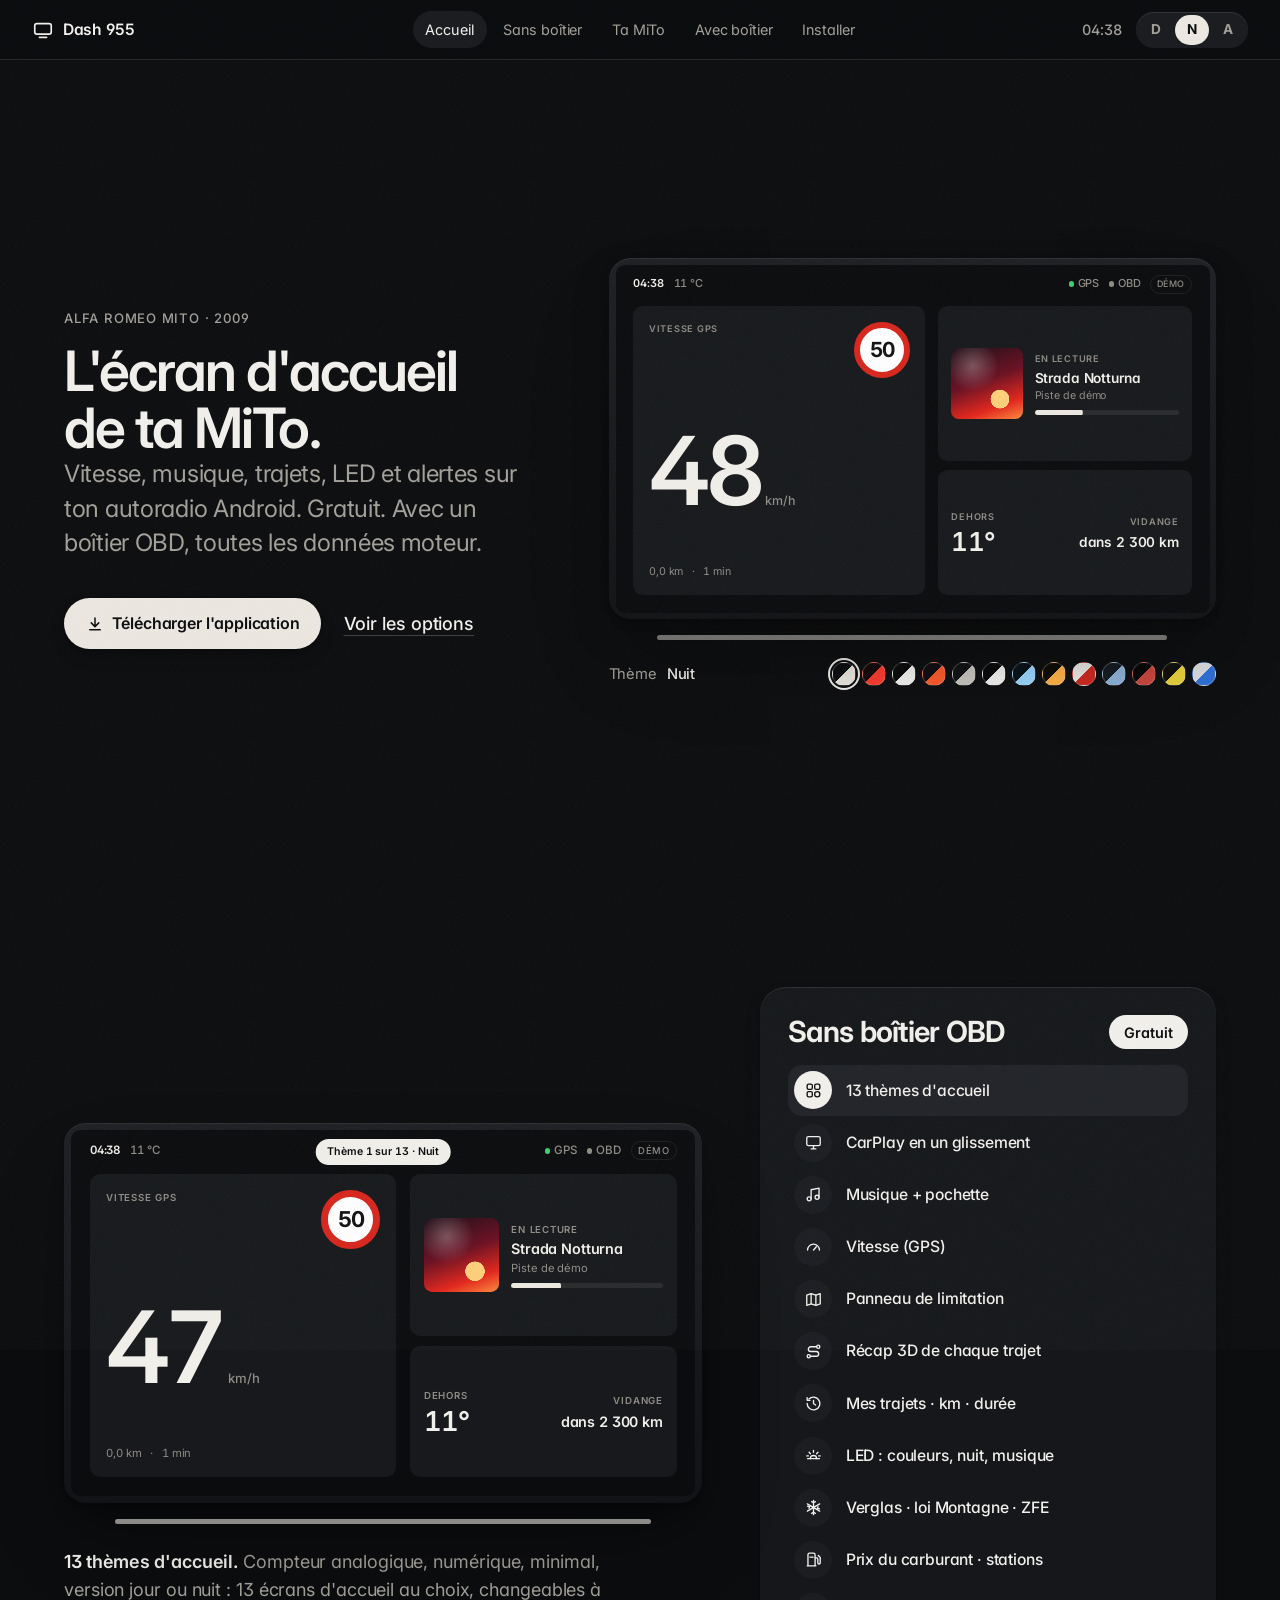
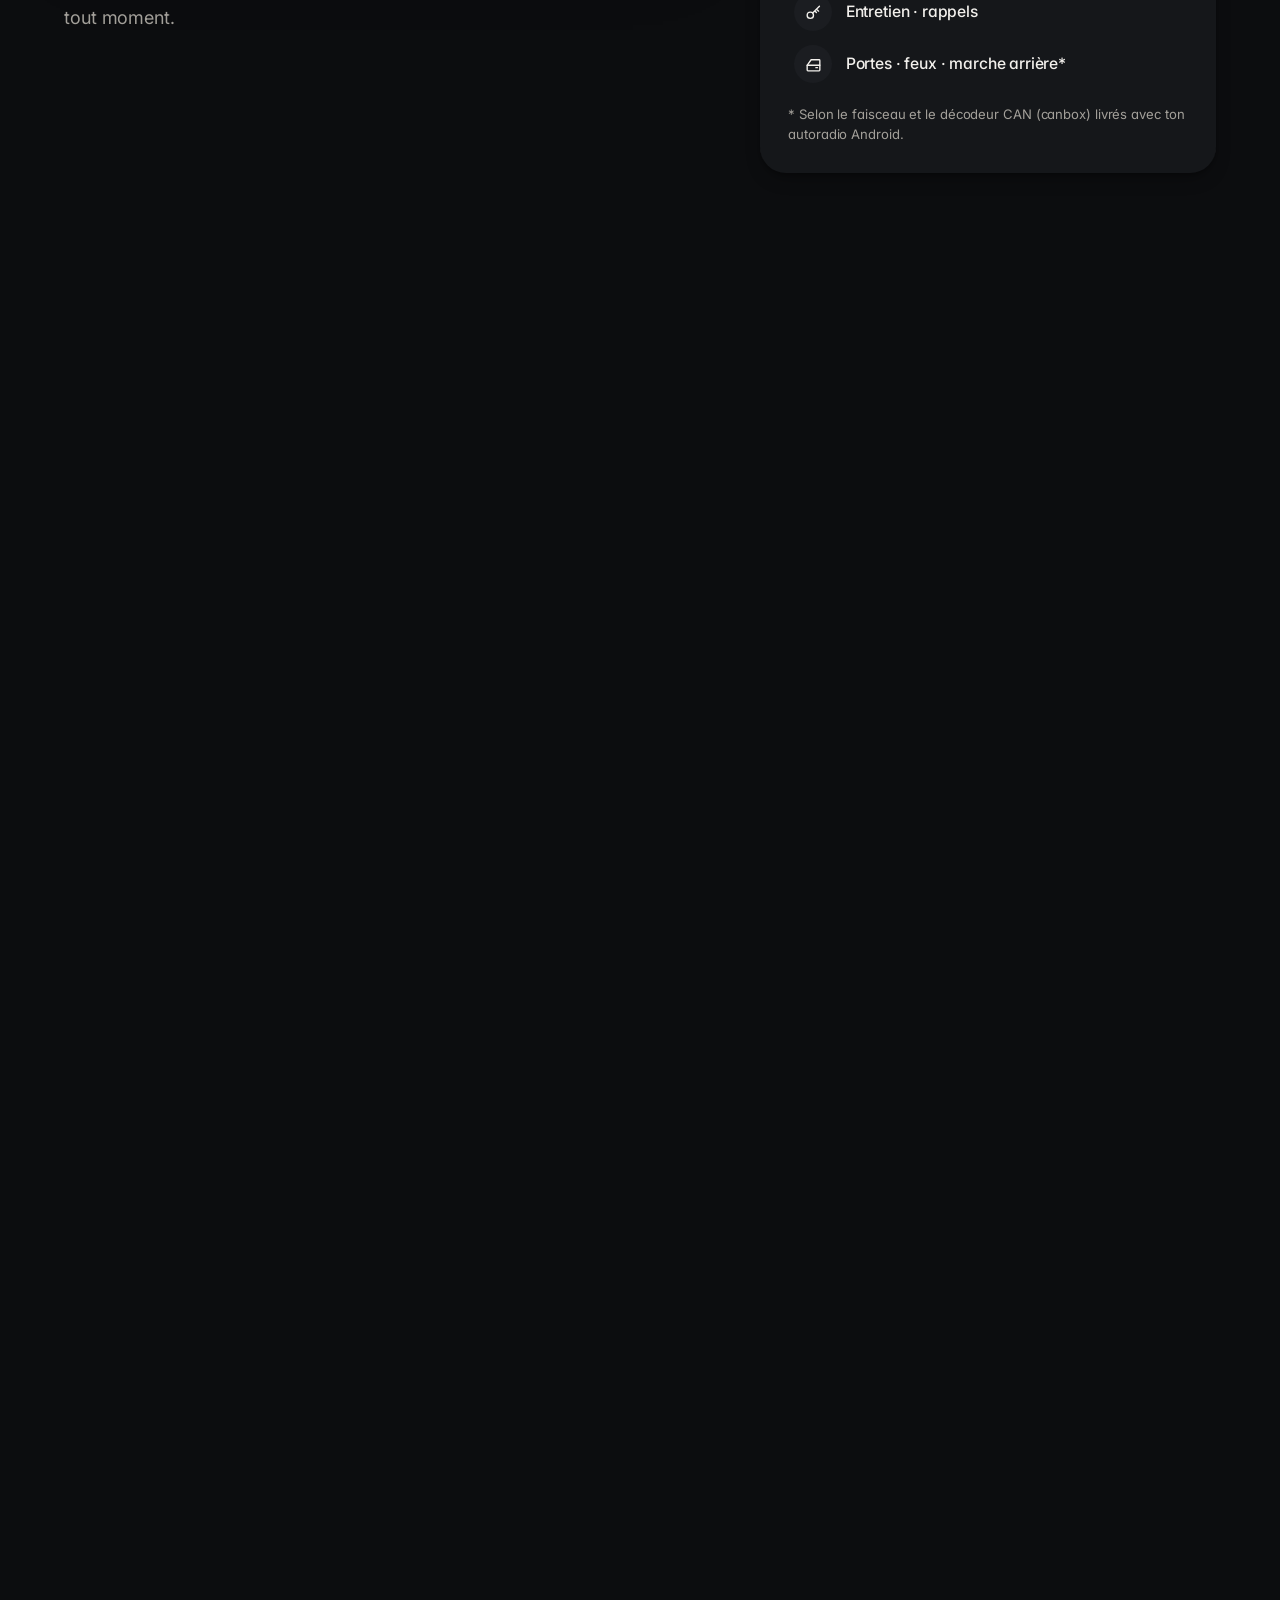
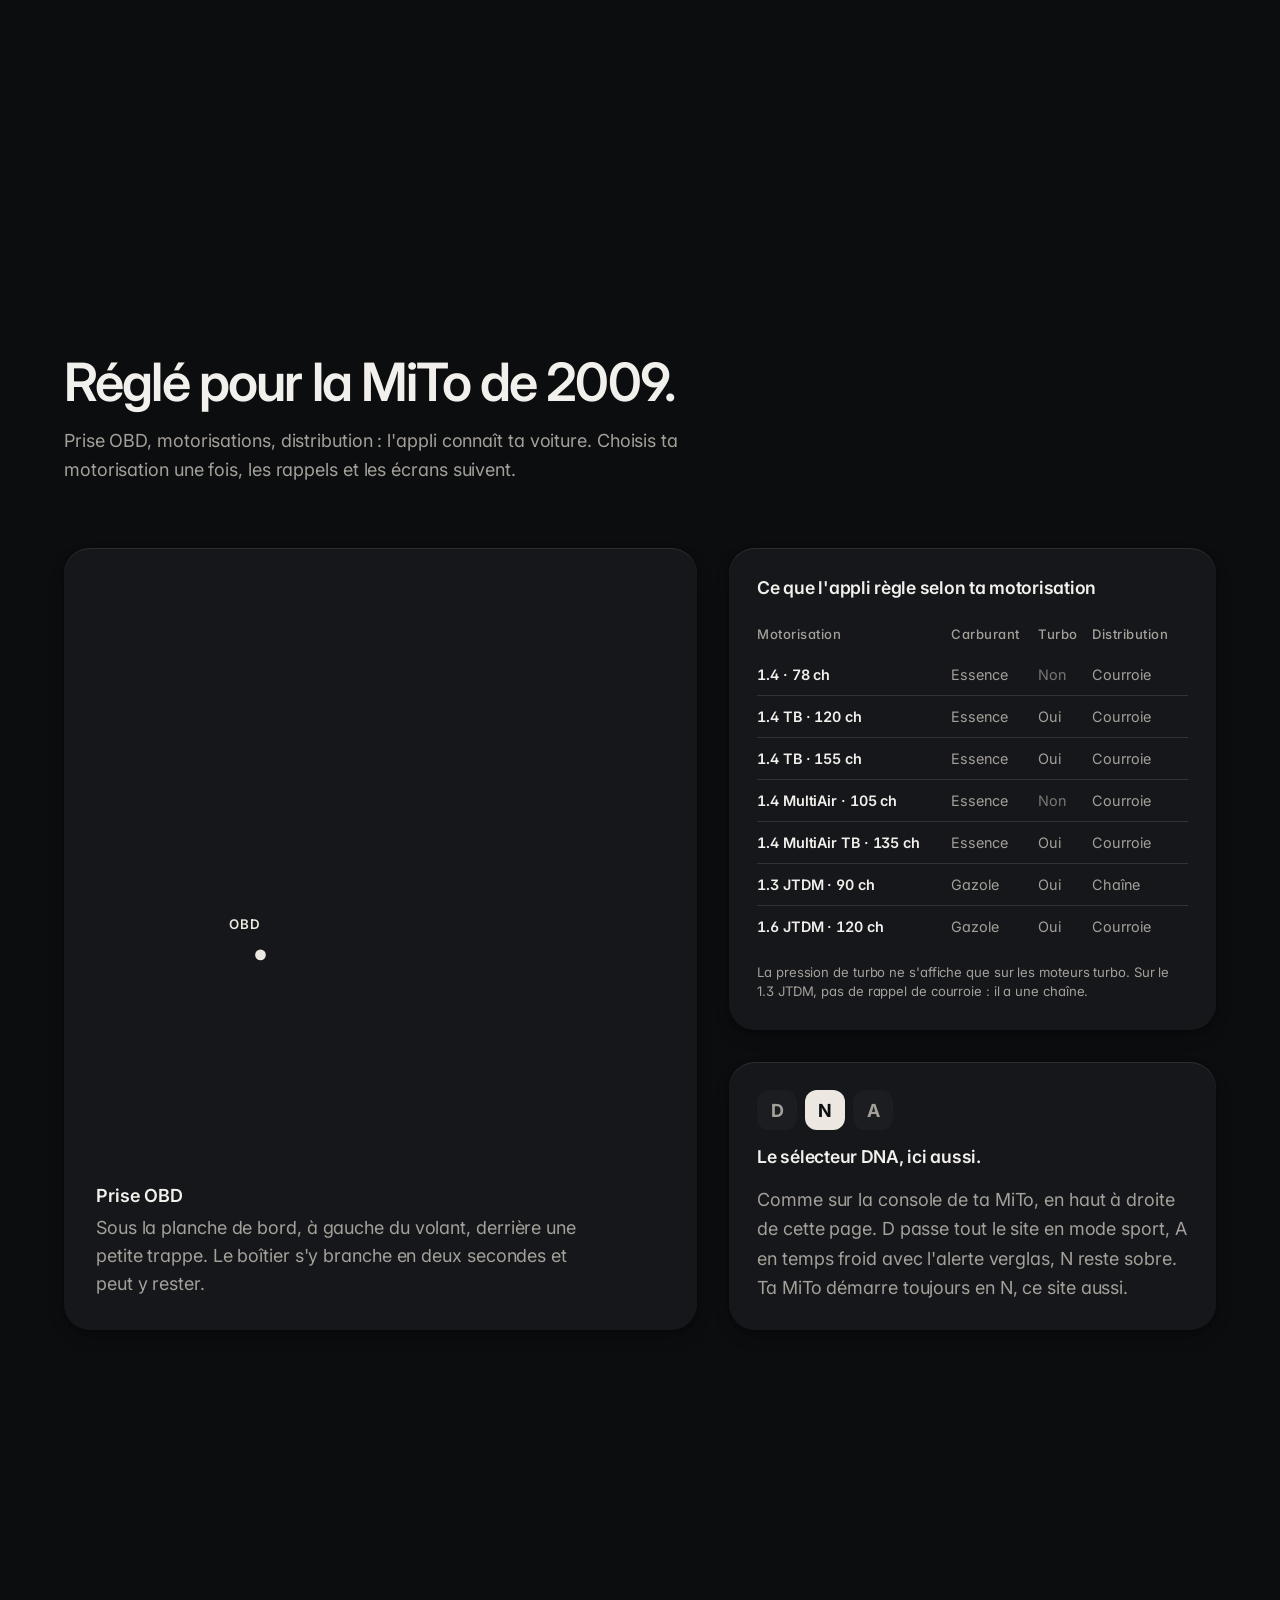
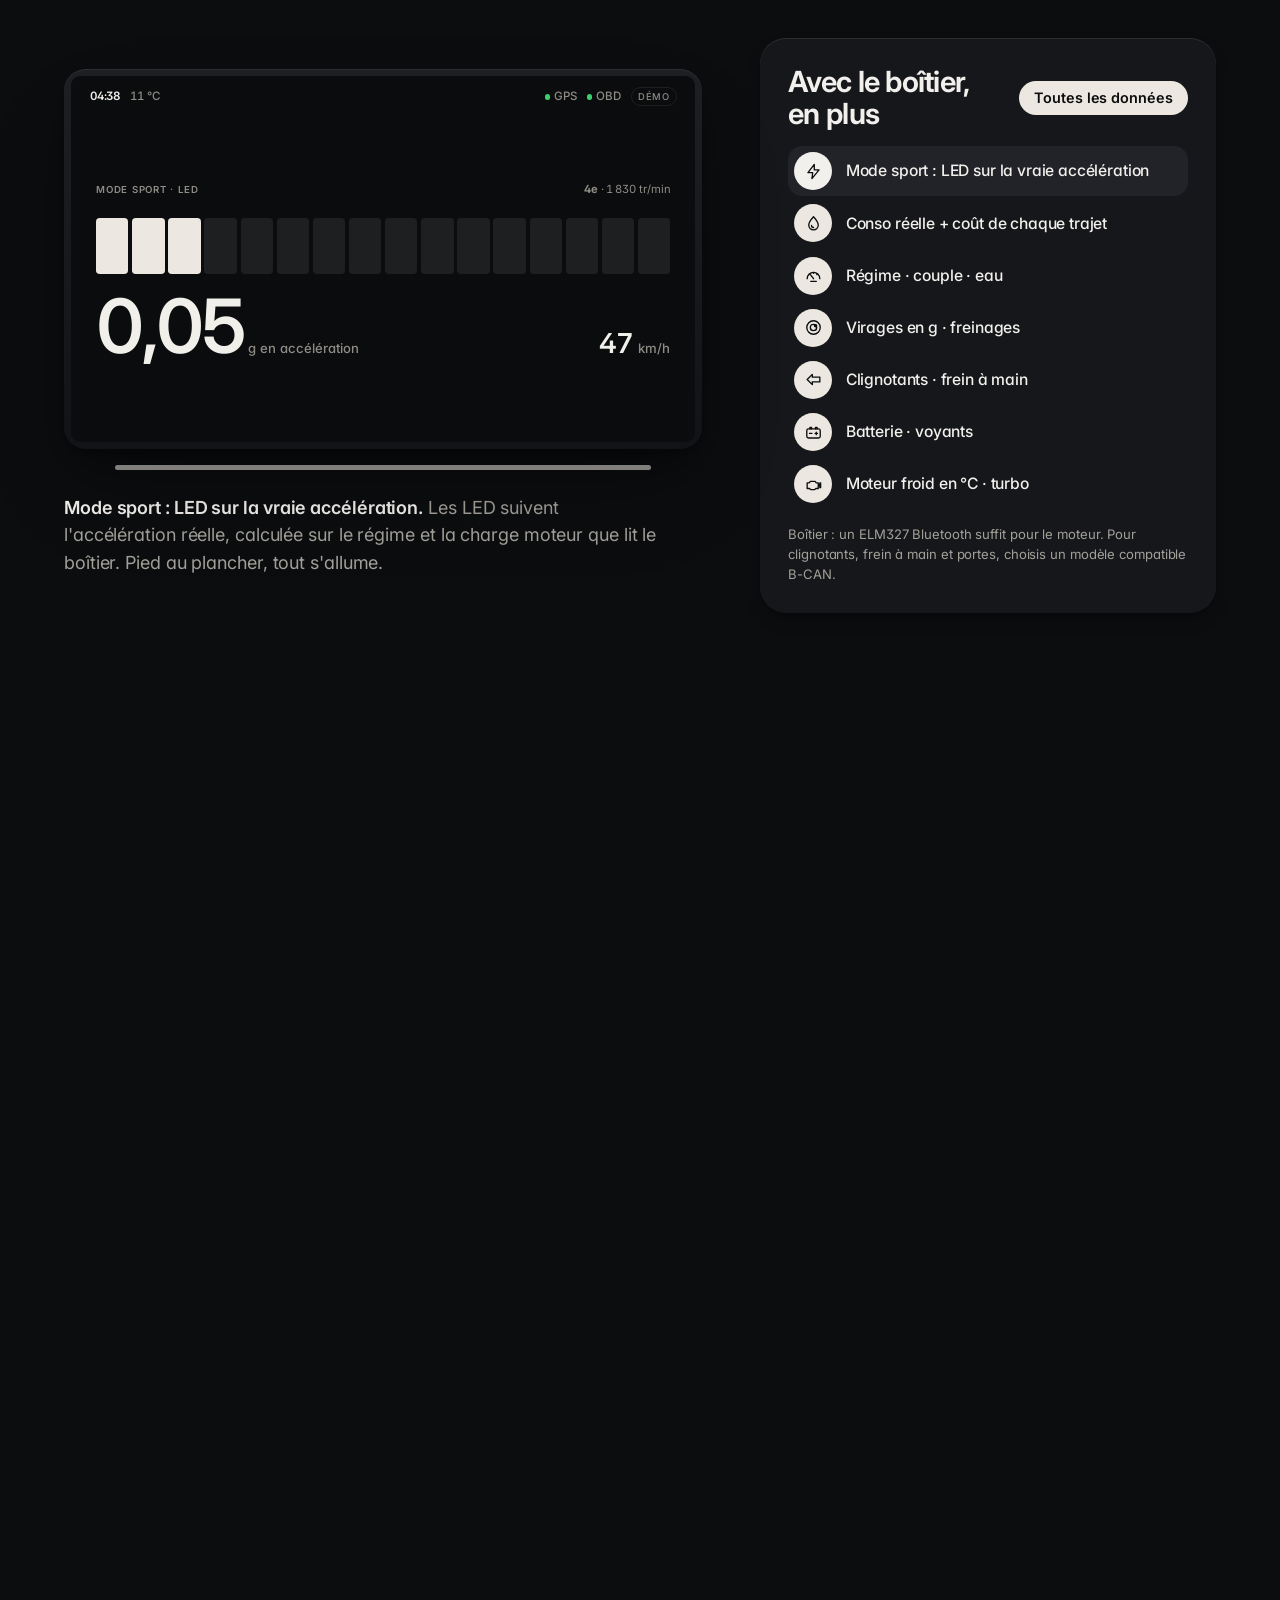
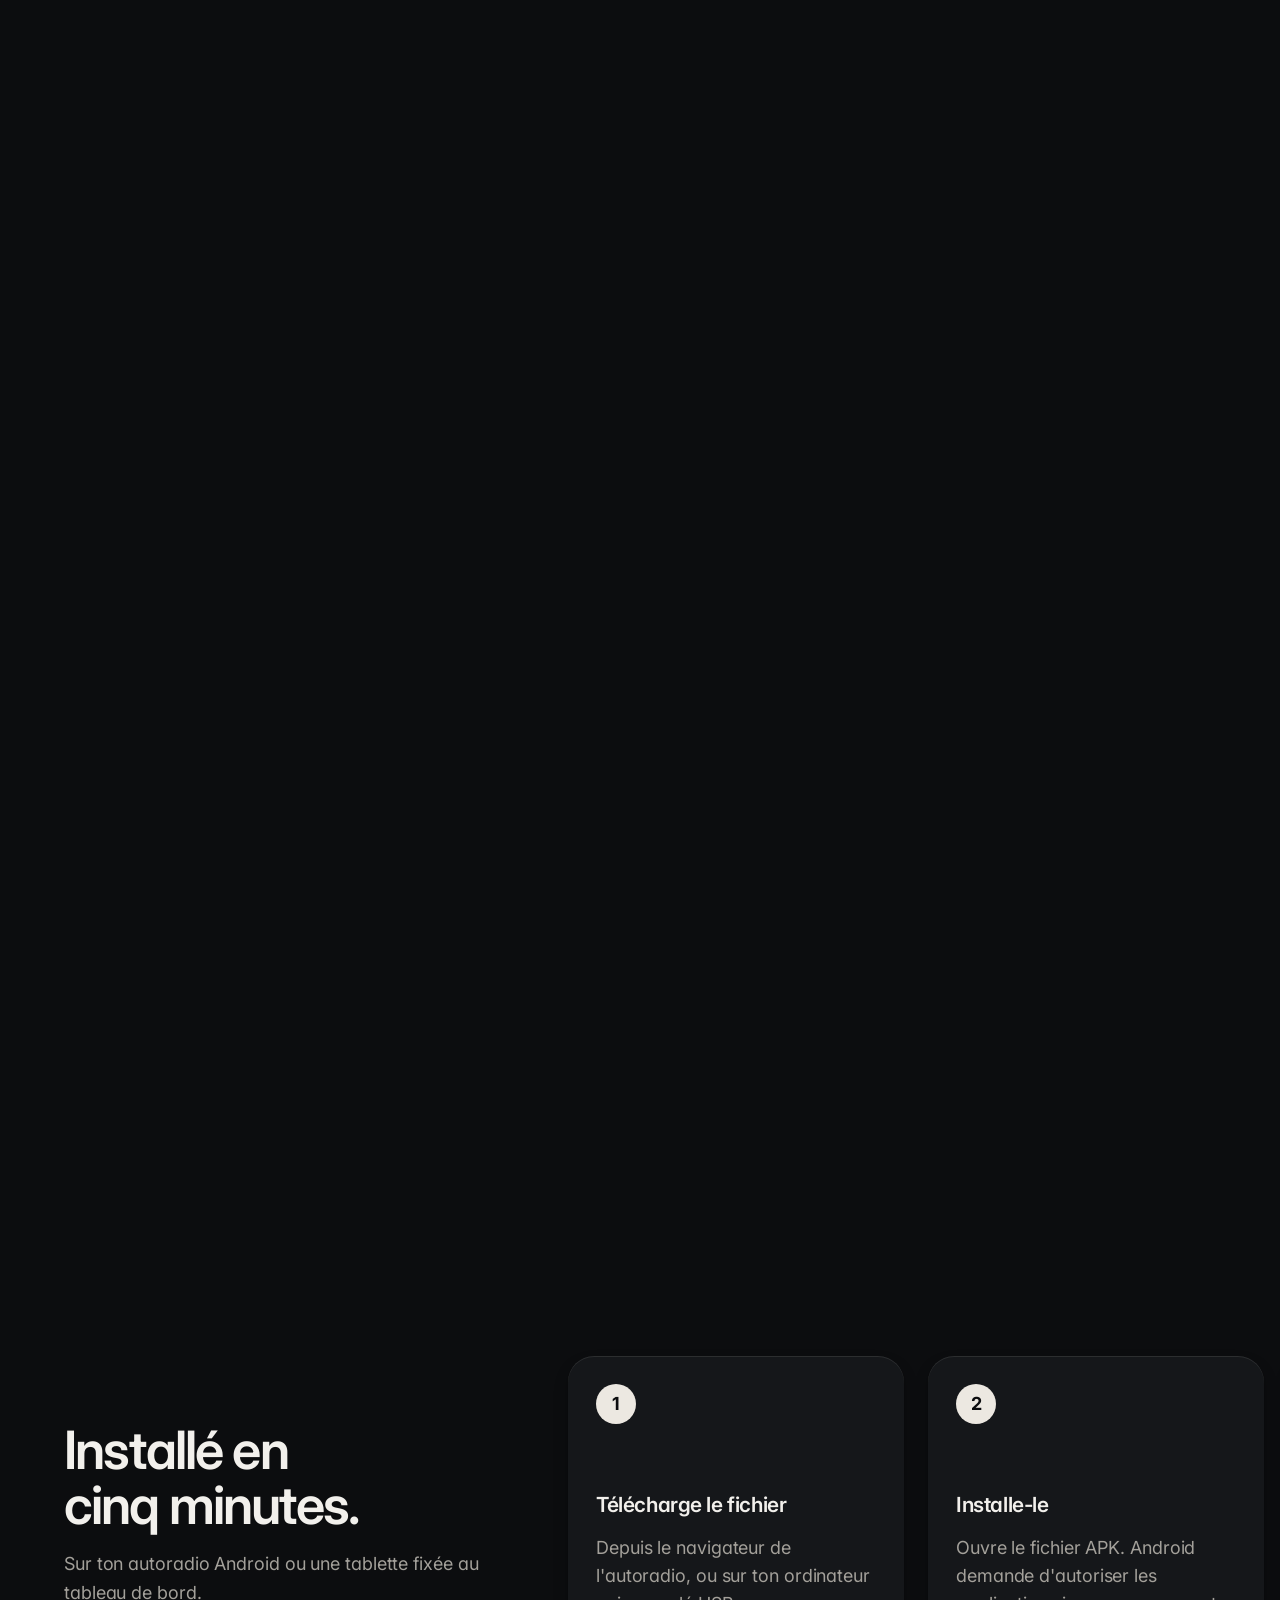
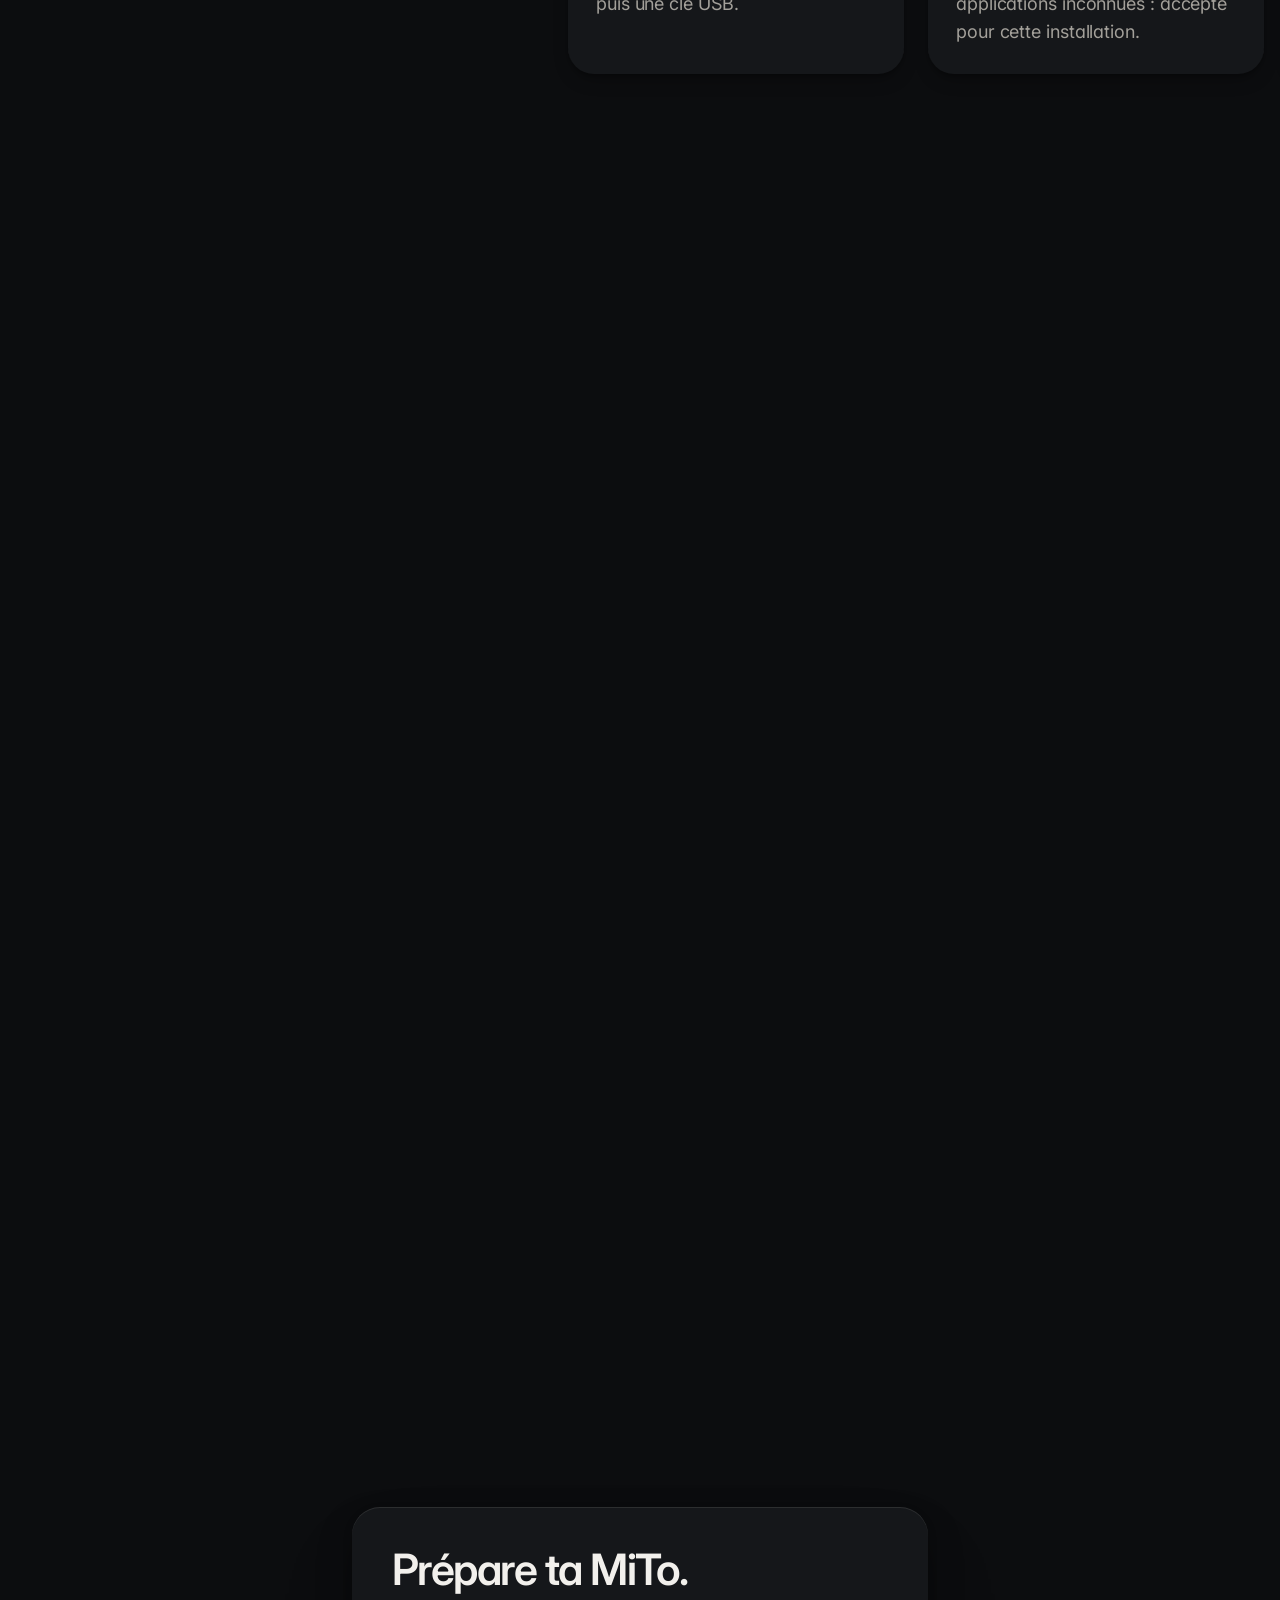
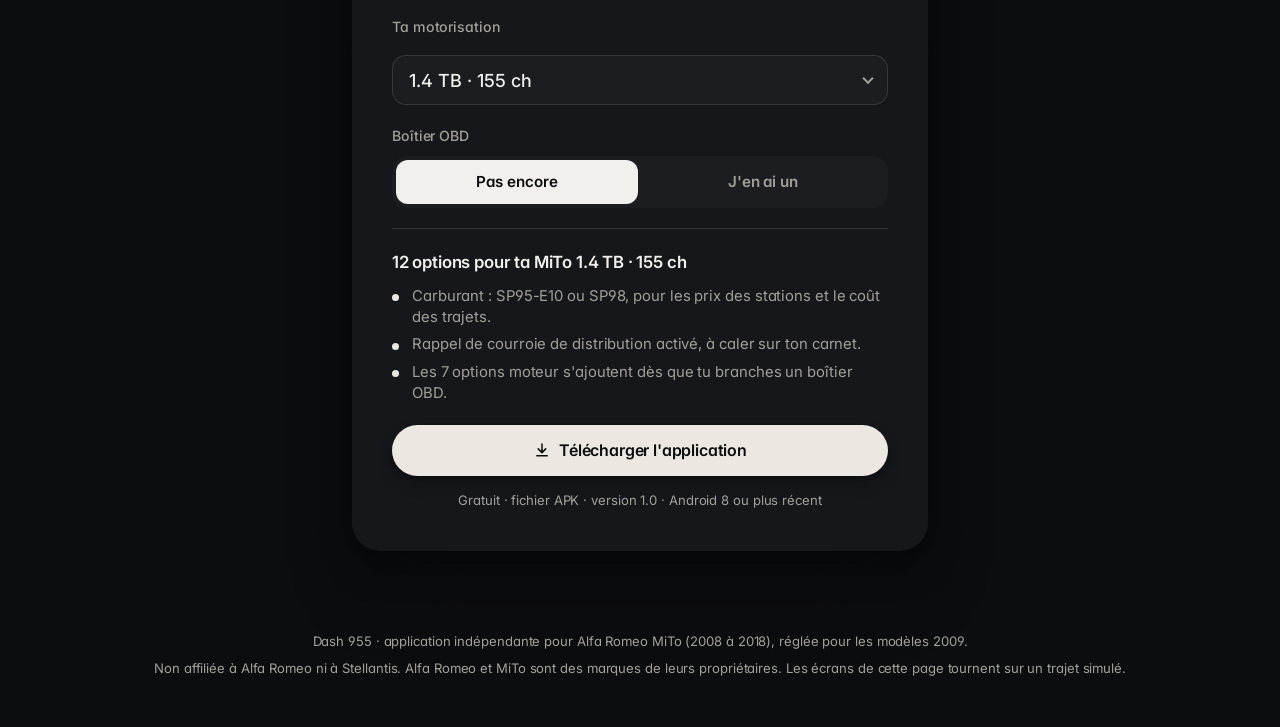
==== commit c1253b03: "Fit the engine table on phones Let engine names wrap, keep the power and its unit together, and tigh" ====
--- a/sites/mito-2009/index.html
+++ b/sites/mito-2009/index.html
@@ -158,13 +158,13 @@
             <table>
               <thead><tr><th scope="col">Motorisation</th><th scope="col">Carburant</th><th scope="col">Turbo</th><th scope="col">Distribution</th></tr></thead>
               <tbody>
-                <tr><th scope="row">1.4 · 78 ch</th><td>Essence</td><td class="no">Non</td><td>Courroie</td></tr>
-                <tr><th scope="row">1.4 TB · 120 ch</th><td>Essence</td><td>Oui</td><td>Courroie</td></tr>
-                <tr><th scope="row">1.4 TB · 155 ch</th><td>Essence</td><td>Oui</td><td>Courroie</td></tr>
-                <tr><th scope="row">1.4 MultiAir · 105 ch</th><td>Essence</td><td class="no">Non</td><td>Courroie</td></tr>
-                <tr><th scope="row">1.4 MultiAir TB · 135 ch</th><td>Essence</td><td>Oui</td><td>Courroie</td></tr>
-                <tr><th scope="row">1.3 JTDM · 90 ch</th><td>Gazole</td><td>Oui</td><td>Chaîne</td></tr>
-                <tr><th scope="row">1.6 JTDM · 120 ch</th><td>Gazole</td><td>Oui</td><td>Courroie</td></tr>
+                <tr><th scope="row">1.4 · 78&nbsp;ch</th><td>Essence</td><td class="no">Non</td><td>Courroie</td></tr>
+                <tr><th scope="row">1.4 TB · 120&nbsp;ch</th><td>Essence</td><td>Oui</td><td>Courroie</td></tr>
+                <tr><th scope="row">1.4 TB · 155&nbsp;ch</th><td>Essence</td><td>Oui</td><td>Courroie</td></tr>
+                <tr><th scope="row">1.4 MultiAir · 105&nbsp;ch</th><td>Essence</td><td class="no">Non</td><td>Courroie</td></tr>
+                <tr><th scope="row">1.4 MultiAir TB · 135&nbsp;ch</th><td>Essence</td><td>Oui</td><td>Courroie</td></tr>
+                <tr><th scope="row">1.3 JTDM · 90&nbsp;ch</th><td>Gazole</td><td>Oui</td><td>Chaîne</td></tr>
+                <tr><th scope="row">1.6 JTDM · 120&nbsp;ch</th><td>Gazole</td><td>Oui</td><td>Courroie</td></tr>
               </tbody>
             </table>
           </div>
--- a/sites/mito-2009/dash.css
+++ b/sites/mito-2009/dash.css
@@ -438,6 +438,9 @@
   .mods__note { margin-top: 0.55rem; font-size: 0.72rem; }
 
   .mito__grid { grid-template-columns: minmax(0, 1fr); }
+  .engines table { font-size: 0.84rem; }
+  .engines th, .engines td { padding-right: 0.45rem; }
+  .engines tbody th { white-space: normal; min-width: 6.6rem; }
   .hero__copy > .hero__lede { margin-top: 1.25rem; }
   .themes__dots { gap: 5px; }
   .themes__dots button { width: 20px; height: 20px; }
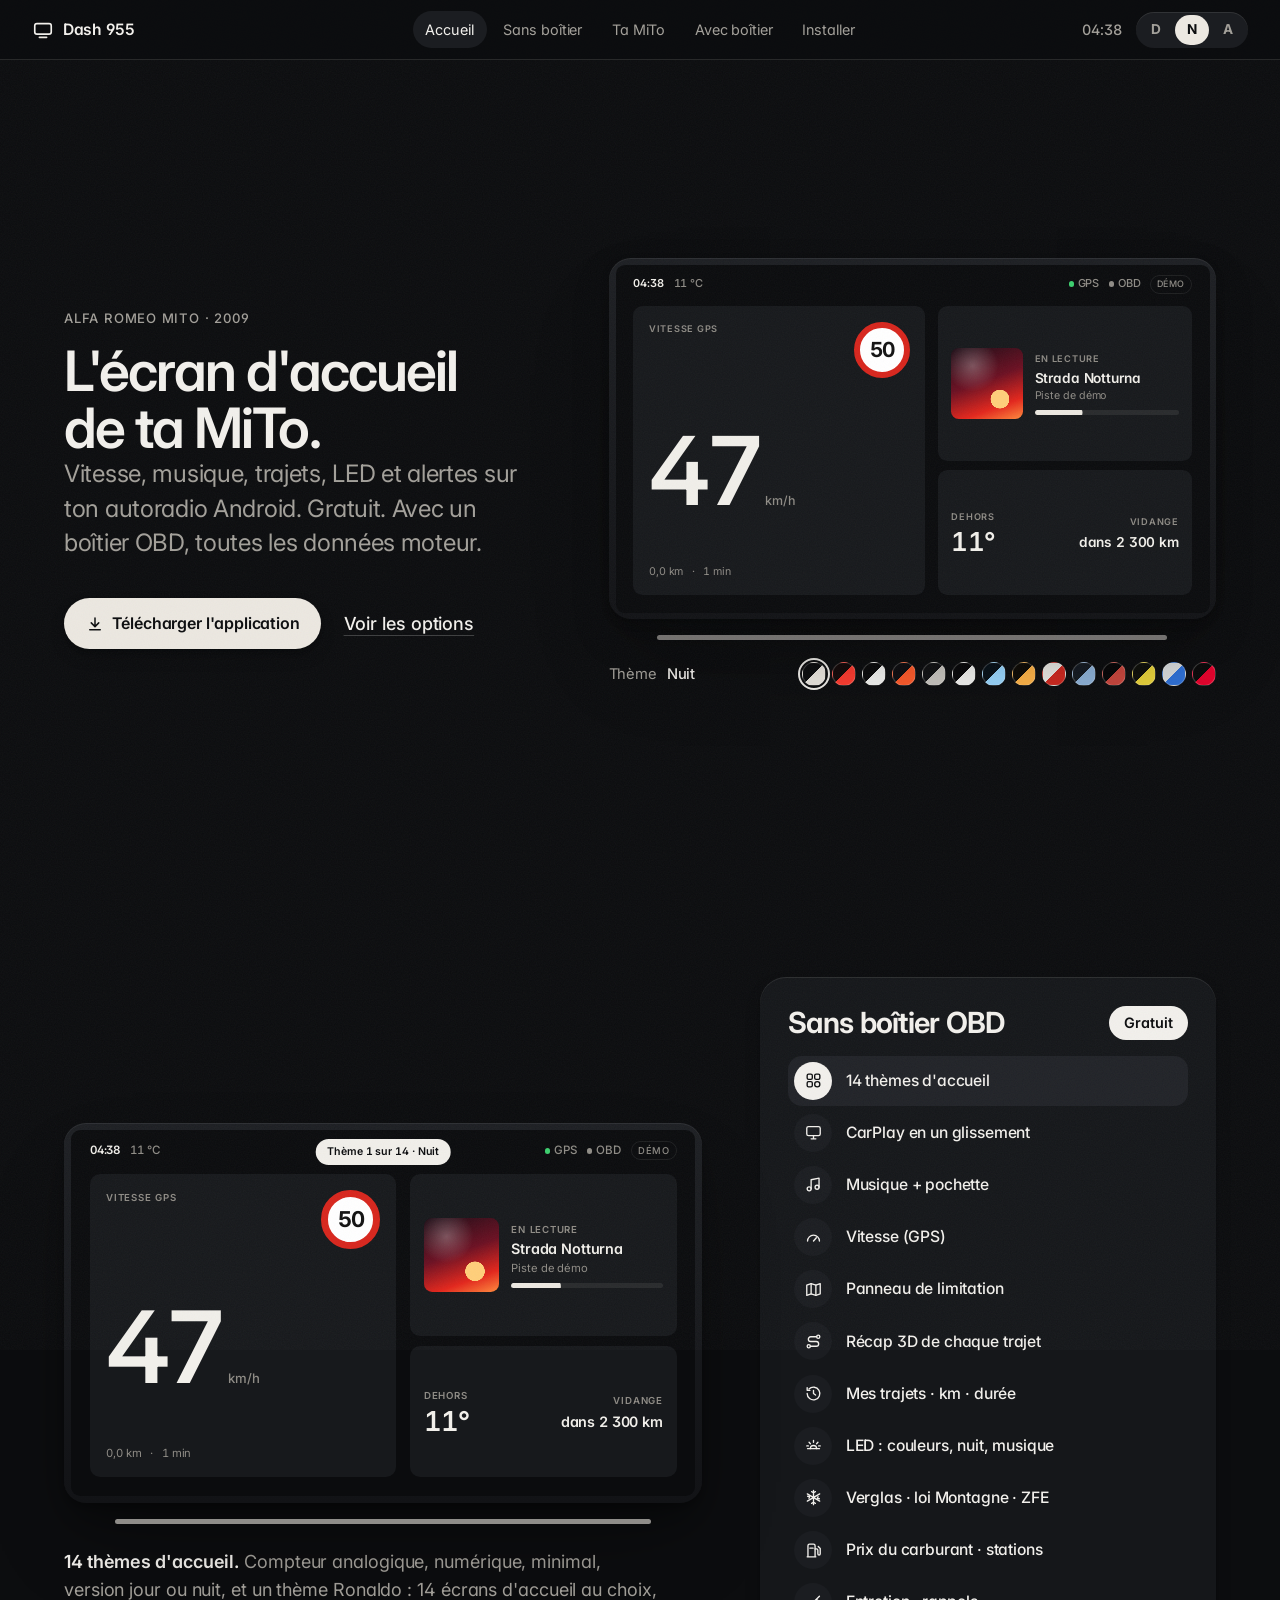
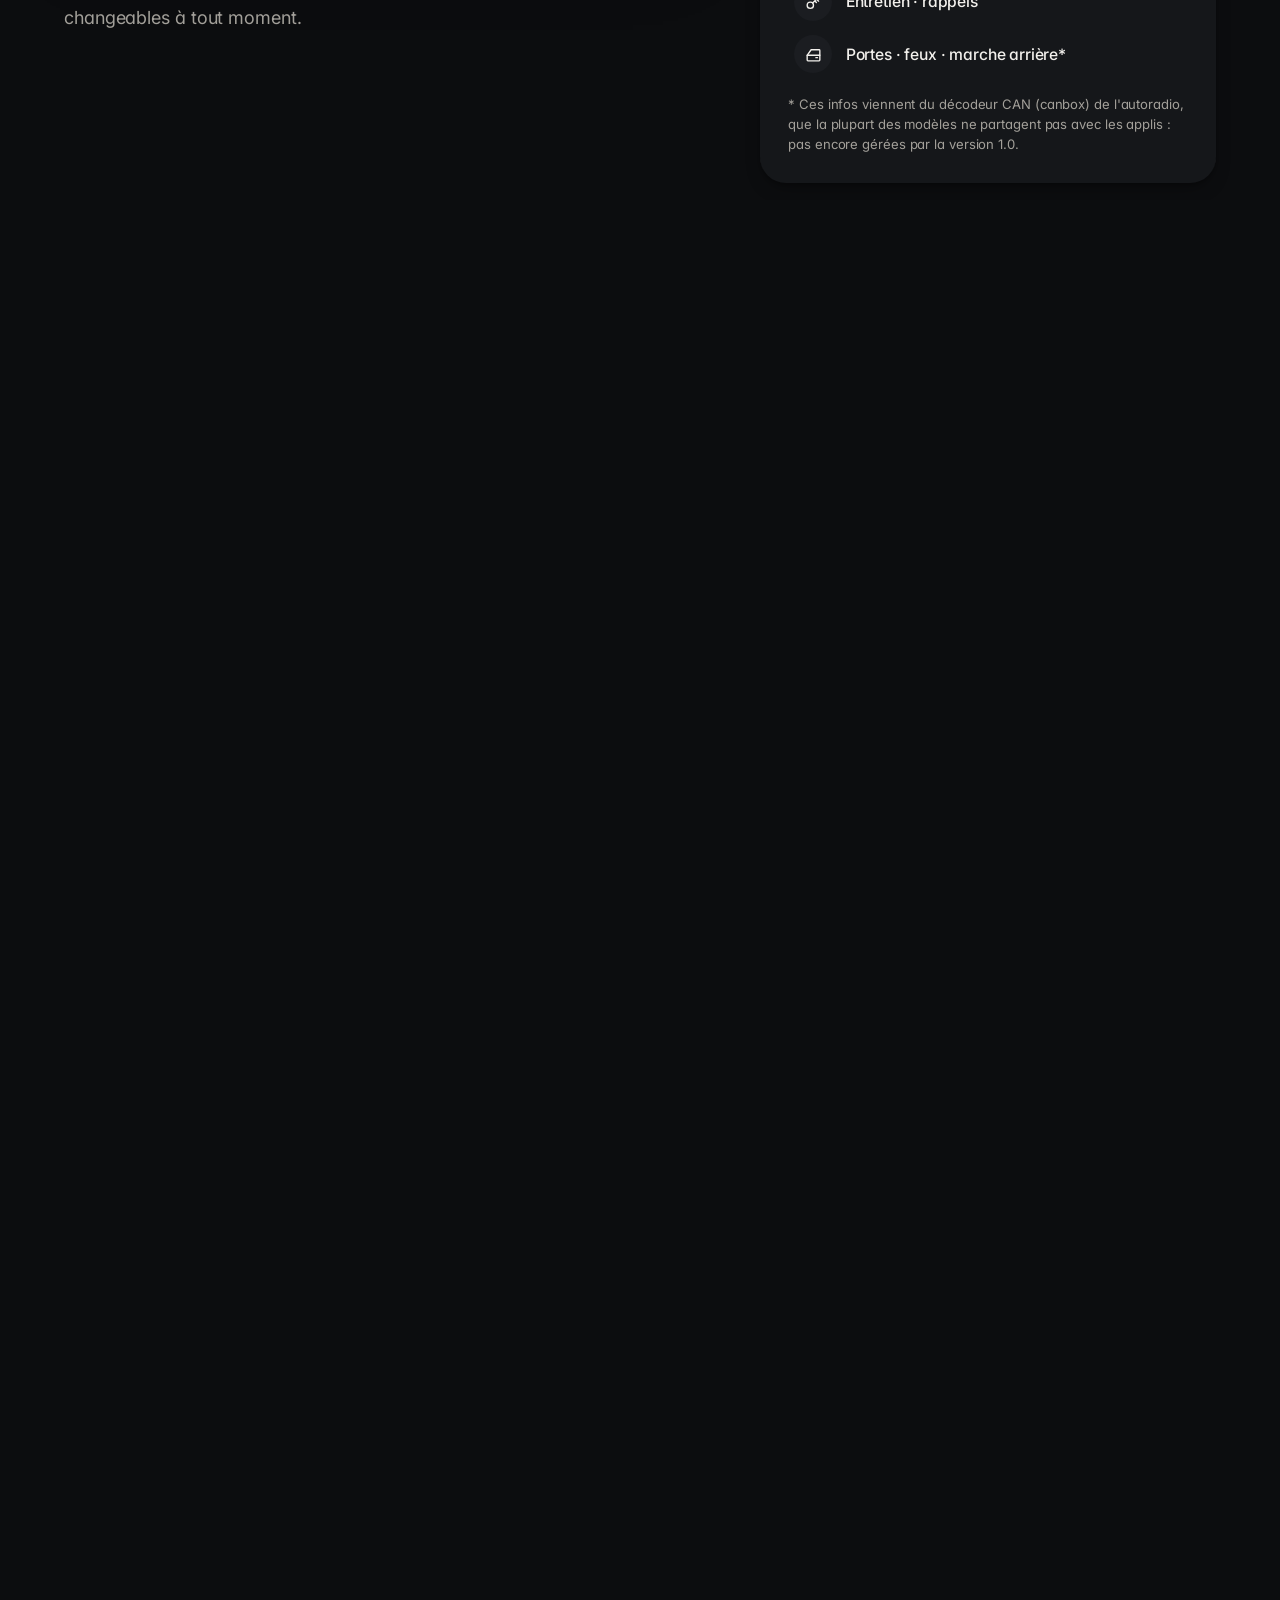
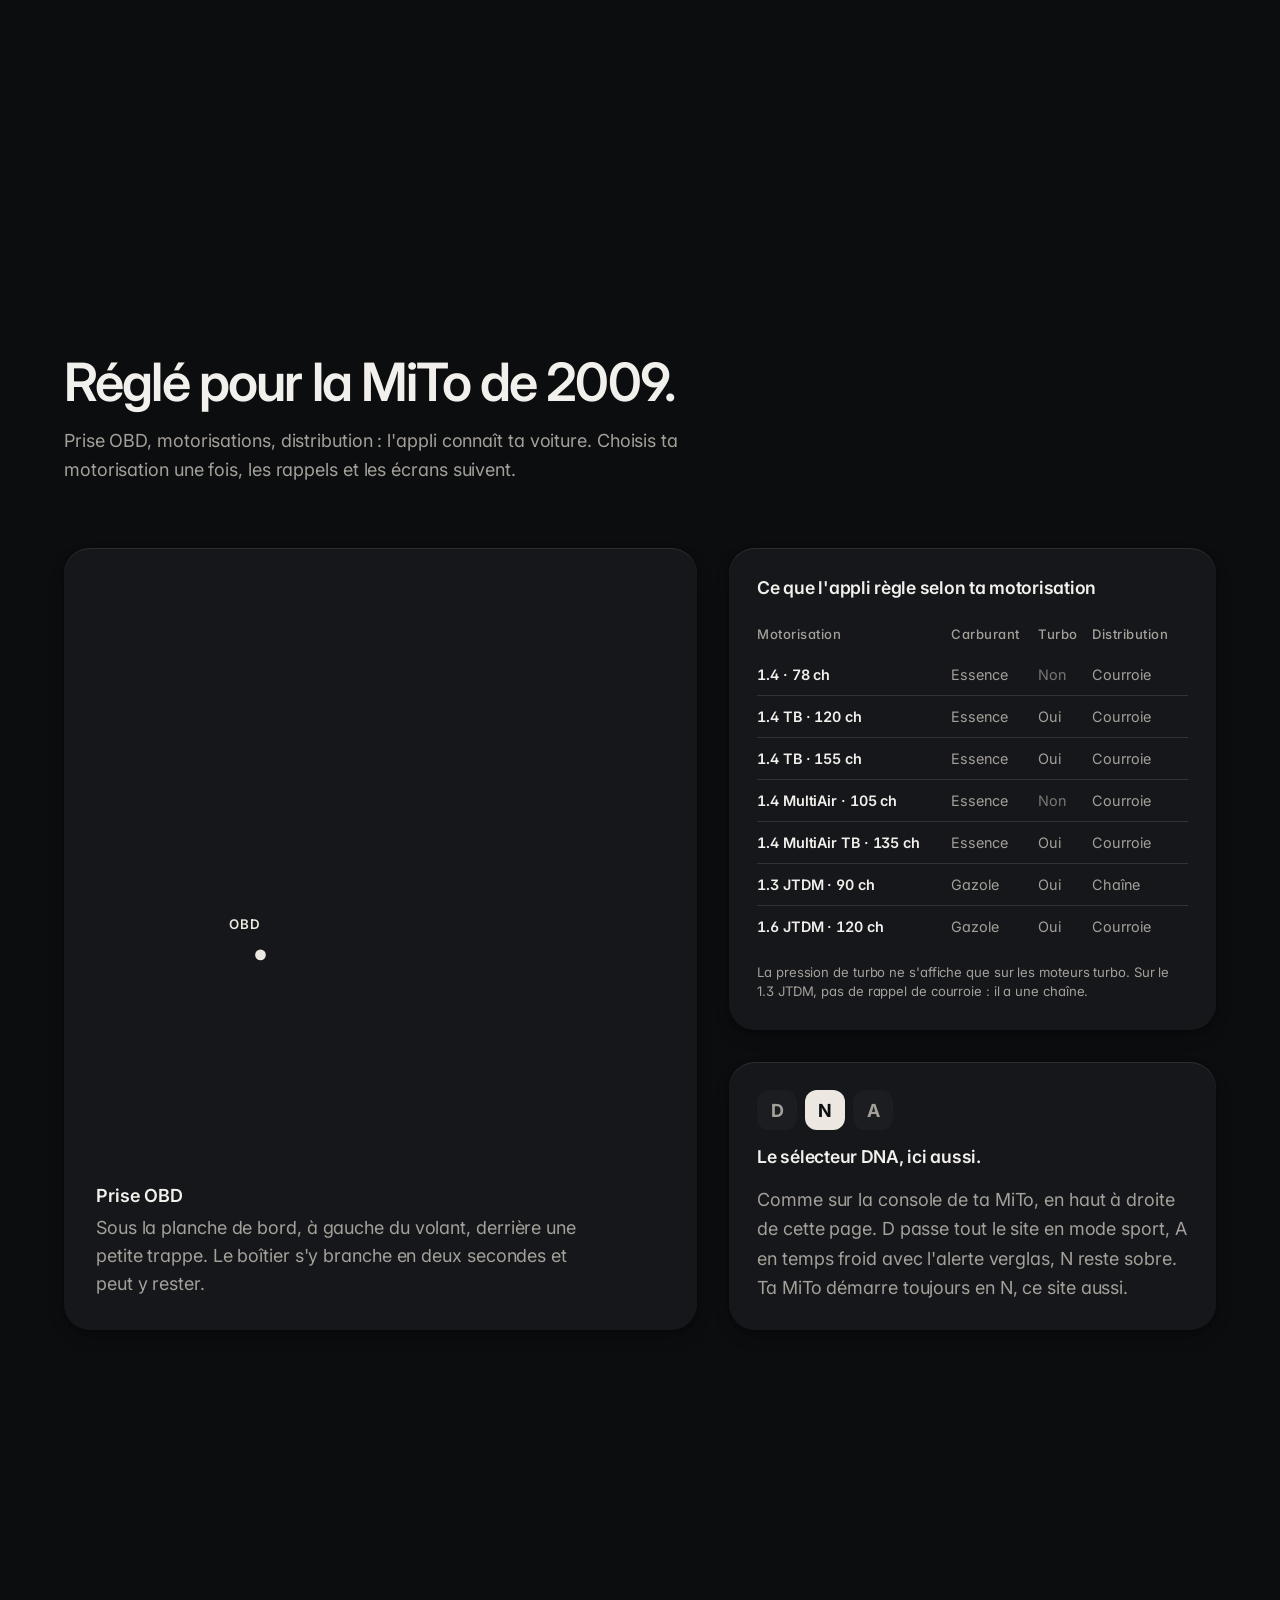
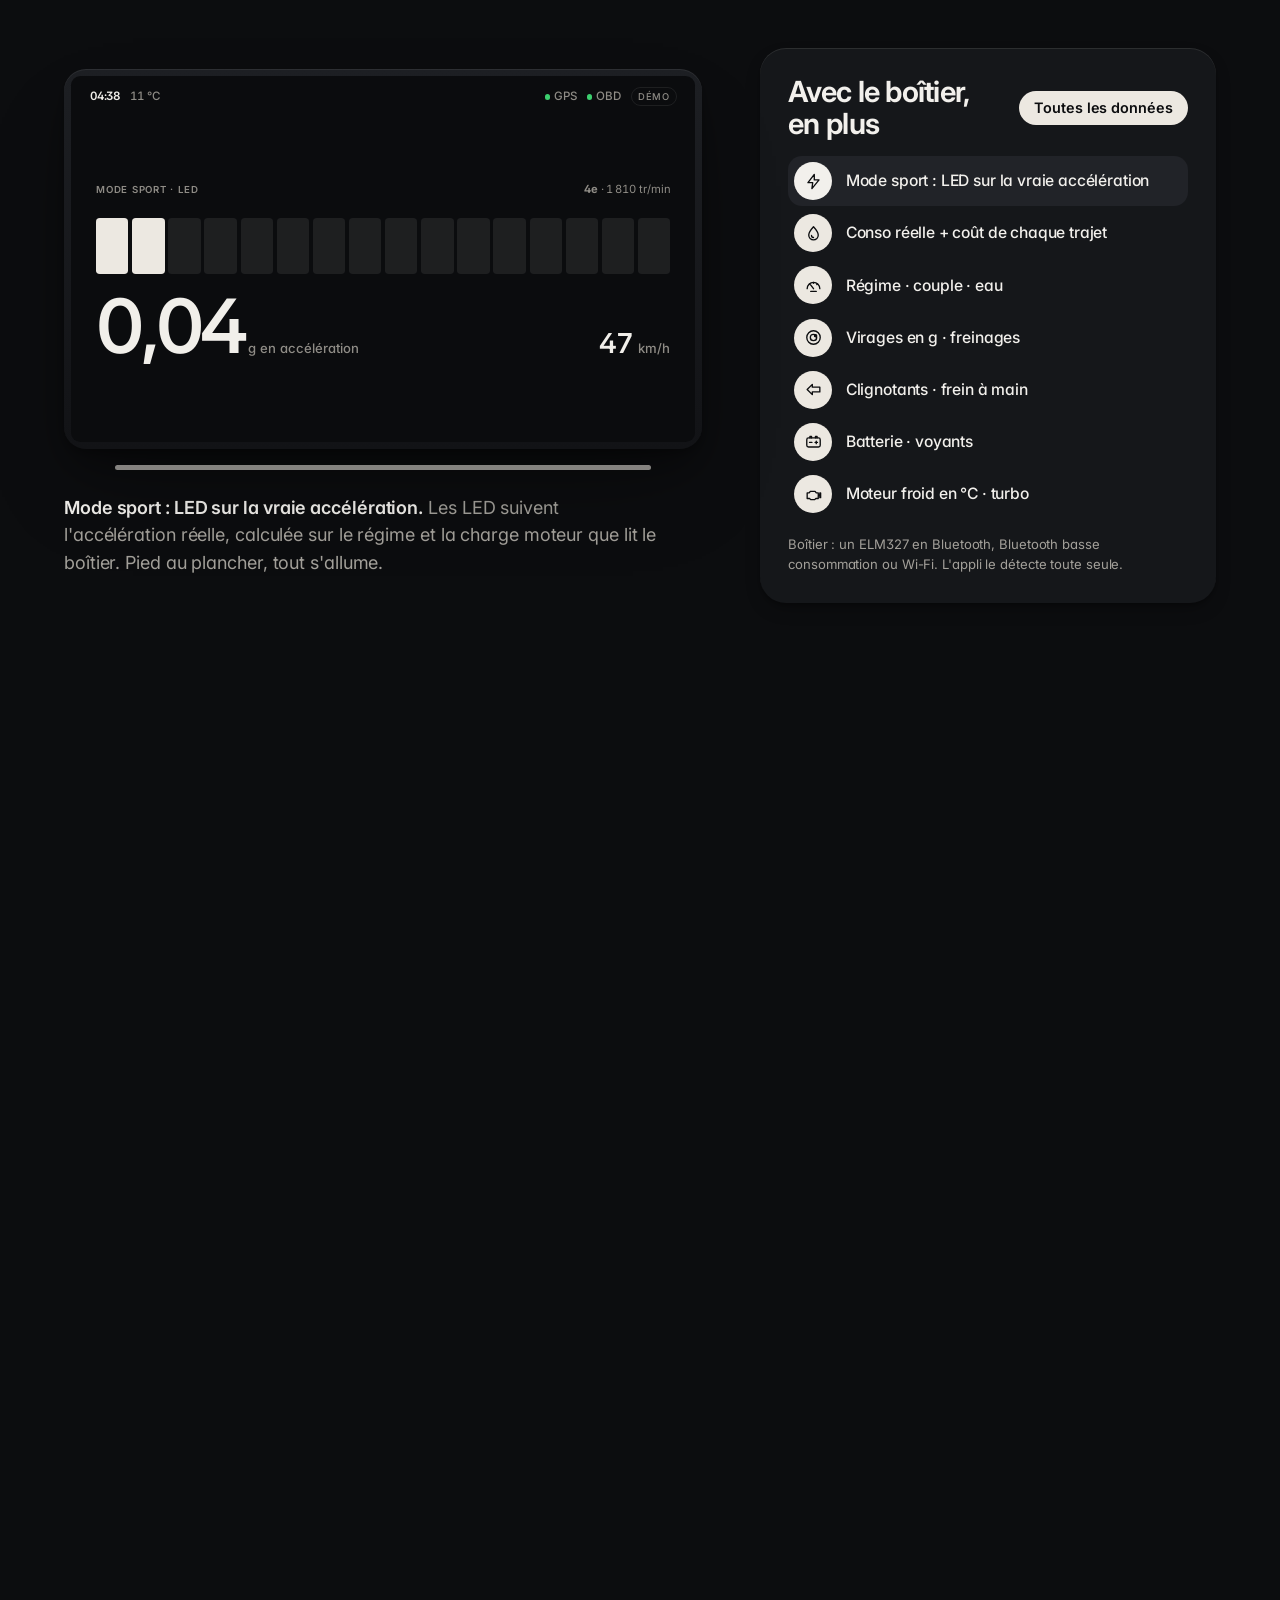
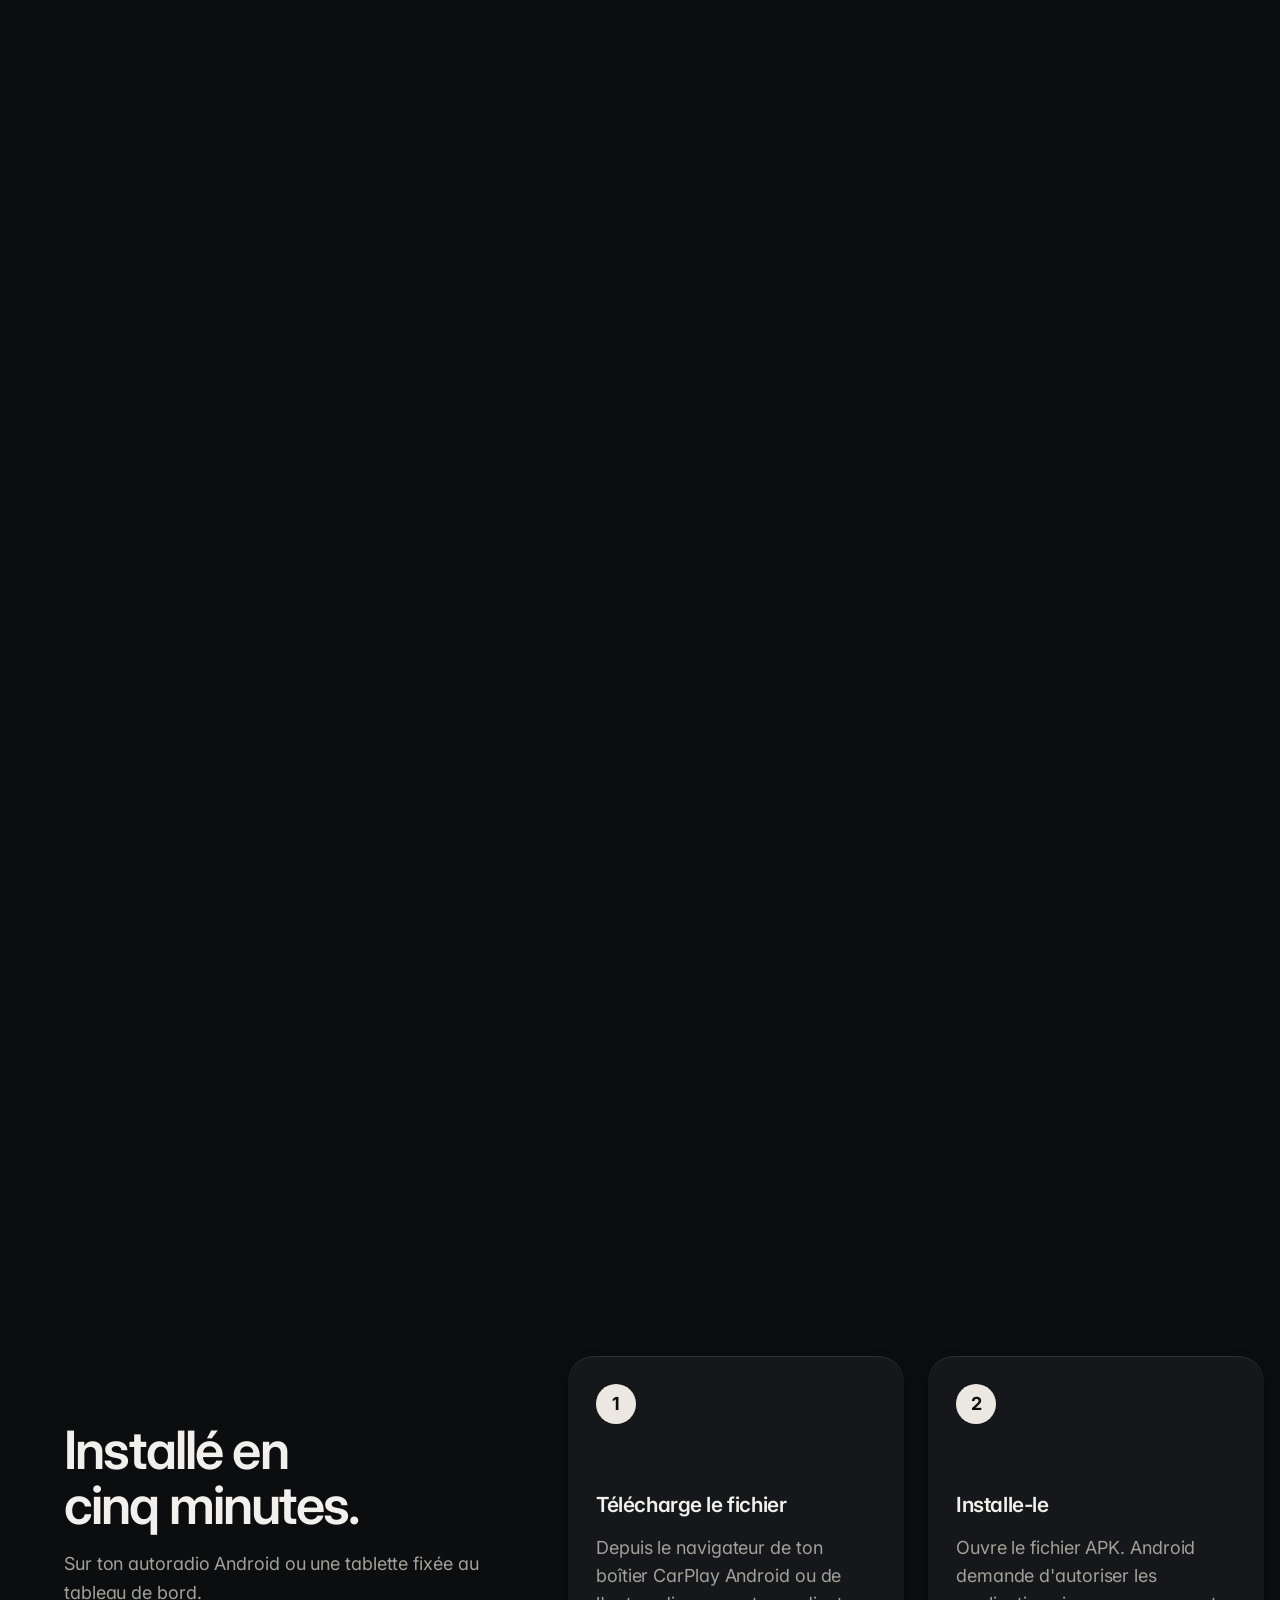
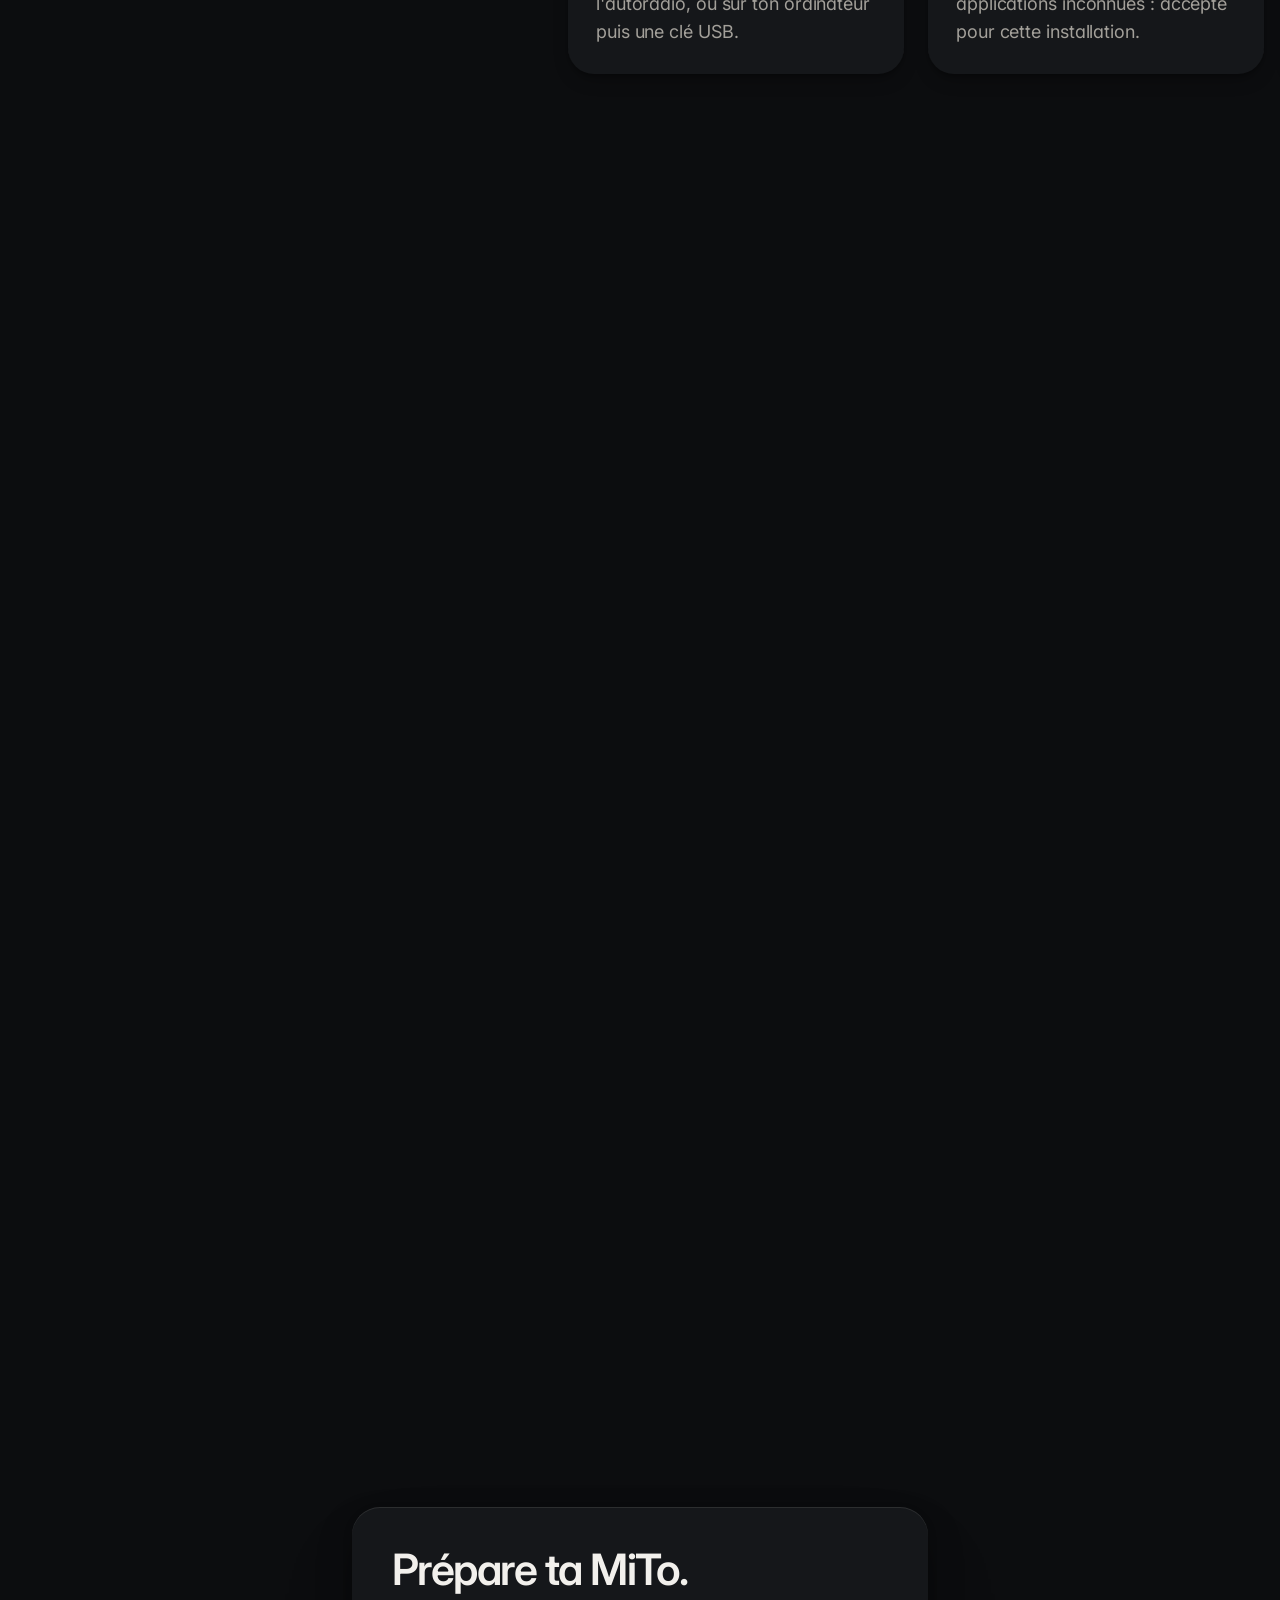
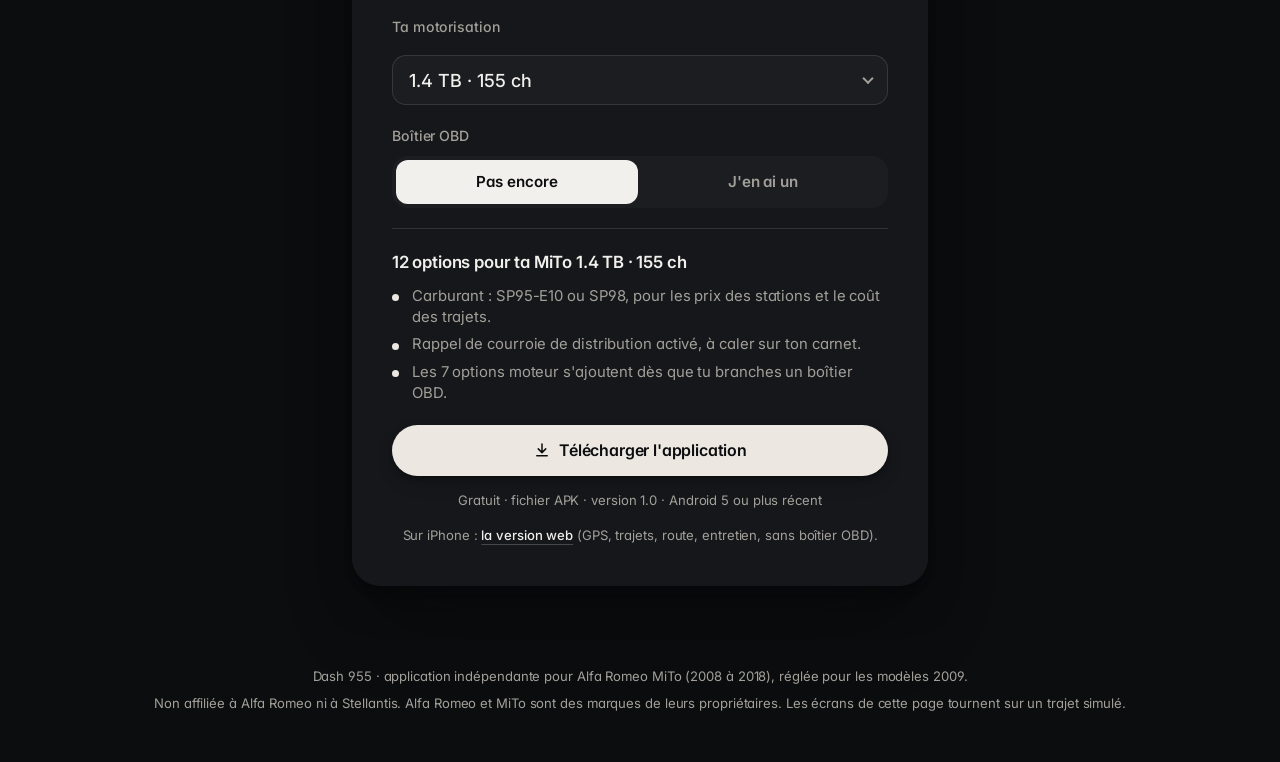
==== commit d9b4aec4: "Add the Dash 955 Android app and web version, Ronaldo theme The site's download button now serves a " ====
--- a/sites/mito-2009/index.html
+++ b/sites/mito-2009/index.html
@@ -4,7 +4,7 @@
 <meta charset="utf-8">
 <meta name="viewport" content="width=device-width, initial-scale=1, viewport-fit=cover">
 <title>Dash 955 · l'écran d'accueil de ta Alfa Romeo MiTo 2009</title>
-<meta name="description" content="Application gratuite pour autoradio Android, pensée pour l'Alfa Romeo MiTo de 2009 : 13 thèmes, vitesse GPS, musique, trajets, LED, alertes. Avec un boîtier OBD : régime, turbo, conso réelle, g, batterie.">
+<meta name="description" content="Application gratuite pour autoradio Android, pensée pour l'Alfa Romeo MiTo de 2009 : 14 thèmes, vitesse GPS, musique, trajets, LED, alertes. Avec un boîtier OBD : régime, turbo, conso réelle, g, batterie.">
 <meta name="theme-color" content="#0c0d0f">
 <meta property="og:title" content="Dash 955 · pour Alfa Romeo MiTo 2009">
 <meta property="og:description" content="L'écran d'accueil de ta MiTo. Gratuit sans boîtier, toutes les données avec un boîtier OBD.">
@@ -25,7 +25,7 @@
   window.DASH955 = {
     fichier: "telechargement/dash955.apk",
     version: "1.0",
-    android: "Android 8 ou plus récent"
+    android: "Android 5 ou plus récent"
   };
 </script>
 </head>
@@ -73,7 +73,7 @@
 
       <div class="hero__unit">
         <div class="hu" data-screen="hero" data-view="home"></div>
-        <div class="themes" role="group" aria-label="13 thèmes d'accueil">
+        <div class="themes" role="group" aria-label="14 thèmes d'accueil">
           <p class="themes__name"><span class="themes__k">Thème</span> <span data-theme-name>Nuit</span></p>
           <div class="themes__dots" data-theme-dots></div>
         </div>
@@ -95,7 +95,7 @@
             <span class="pill">Gratuit</span>
           </div>
           <ul class="feats" role="list">
-            <li><button type="button" class="feat" data-view="themes" data-icon="themes"><span class="feat__t">13 thèmes d'accueil</span><span class="sr" data-detail>Compteur analogique, numérique, minimal, version jour ou nuit : 13 écrans d'accueil au choix, changeables à tout moment.</span></button></li>
+            <li><button type="button" class="feat" data-view="themes" data-icon="themes"><span class="feat__t">14 thèmes d'accueil</span><span class="sr" data-detail>Compteur analogique, numérique, minimal, version jour ou nuit, et un thème Ronaldo : 14 écrans d'accueil au choix, changeables à tout moment.</span></button></li>
             <li><button type="button" class="feat" data-view="carplay" data-icon="carplay"><span class="feat__t">CarPlay en un glissement</span><span class="sr" data-detail>Un glissement vers la gauche ouvre l'appli de projection de ton autoradio. La MiTo 2009 n'a pas CarPlay d'origine : c'est l'autoradio Android qui l'apporte.</span></button></li>
             <li><button type="button" class="feat" data-view="music" data-icon="music"><span class="feat__t">Musique + pochette</span><span class="sr" data-detail>Le titre en cours et sa pochette, quelle que soit l'appli musique que tu utilises sur l'autoradio.</span></button></li>
             <li><button type="button" class="feat" data-view="speed" data-icon="speed"><span class="feat__t">Vitesse (GPS)</span><span class="sr" data-detail>La vitesse vient du GPS de l'autoradio, sans rien brancher. Ton compteur affiche toujours un peu plus : c'est normal, il est réglé pour ne jamais sous-estimer.</span></button></li>
@@ -108,7 +108,7 @@
             <li><button type="button" class="feat" data-view="service" data-icon="service"><span class="feat__t">Entretien · rappels</span><span class="sr" data-detail>Vidange, distribution, contrôle technique, pneus hiver : l'appli te prévient avant l'échéance. Intervalles pré-réglés selon ta motorisation, à ajuster d'après ton carnet d'entretien.</span></button></li>
             <li><button type="button" class="feat" data-view="body" data-icon="body"><span class="feat__t">Portes · feux · marche arrière*</span><span class="sr" data-detail>Une porte ouverte, les feux allumés, la marche arrière enclenchée : tout s'affiche sur la silhouette de la MiTo, 3 portes et hayon.</span></button></li>
           </ul>
-          <p class="mods__note">* Selon le faisceau et le décodeur CAN (canbox) livrés avec ton autoradio Android.</p>
+          <p class="mods__note">* Ces infos viennent du décodeur CAN (canbox) de l'autoradio, que la plupart des modèles ne partagent pas avec les applis : pas encore gérées par la version 1.0.</p>
         </div>
       </div>
     </div>
@@ -198,11 +198,11 @@
             <li><button type="button" class="feat" data-view="conso" data-icon="conso"><span class="feat__t">Conso réelle + coût de chaque trajet</span><span class="sr" data-detail>Consommation instantanée et moyenne calculées sur les données moteur, et le coût de chaque trajet au prix de ton carburant.</span></button></li>
             <li><button type="button" class="feat" data-view="gauges" data-icon="gauges"><span class="feat__t">Régime · couple · eau</span><span class="sr" data-detail>Régime moteur, couple estimé et température d'eau, en direct.</span></button></li>
             <li><button type="button" class="feat" data-view="g" data-icon="g"><span class="feat__t">Virages en g · freinages</span><span class="sr" data-detail>La force en virage et au freinage, en g, avec les maximums de chaque trajet.</span></button></li>
-            <li><button type="button" class="feat" data-view="signals" data-icon="signals"><span class="feat__t">Clignotants · frein à main</span><span class="sr" data-detail>Clignotants et frein à main à l'écran. Sur la MiTo, ces infos passent par le réseau carrosserie (B-CAN, broches 1 et 9 de la prise OBD) : prends un boîtier qui le lit.</span></button></li>
+            <li><button type="button" class="feat" data-view="signals" data-icon="signals"><span class="feat__t">Clignotants · frein à main</span><span class="sr" data-detail>Sur la MiTo, clignotants et frein à main passent par le réseau carrosserie (B-CAN, broches 1 et 9 de la prise OBD), qu'un boîtier ELM327 standard ne lit pas. Pas encore gérés par la version 1.0.</span></button></li>
             <li><button type="button" class="feat" data-view="battery" data-icon="battery"><span class="feat__t">Batterie · voyants</span><span class="sr" data-detail>Tension de la batterie en direct (autour de 14 V moteur tournant, 12,6 V à l'arrêt) et lecture des codes défaut quand un voyant s'allume.</span></button></li>
             <li><button type="button" class="feat" data-view="cold" data-icon="cold"><span class="feat__t">Moteur froid en °C · turbo</span><span class="sr" data-detail>Tant que l'eau est sous 70 °C, l'écran te rappelle de ménager le moteur. Pression de turbo en bar sur les 1.4 TB, MultiAir TB et JTDM.</span></button></li>
           </ul>
-          <p class="mods__note">Boîtier : un ELM327 Bluetooth suffit pour le moteur. Pour clignotants, frein à main et portes, choisis un modèle compatible B-CAN.</p>
+          <p class="mods__note">Boîtier : un ELM327 en Bluetooth, Bluetooth basse consommation ou Wi-Fi. L'appli le détecte toute seule.</p>
         </div>
       </div>
     </div>
@@ -216,10 +216,10 @@
           <h2 class="steps__title">Installé en cinq minutes.</h2>
           <p class="sc-body">Sur ton autoradio Android ou une tablette fixée au tableau de bord.</p>
         </li>
-        <li class="step"><span class="step__n">1</span><h3>Télécharge le fichier</h3><p>Depuis le navigateur de l'autoradio, ou sur ton ordinateur puis une clé USB.</p></li>
+        <li class="step"><span class="step__n">1</span><h3>Télécharge le fichier</h3><p>Depuis le navigateur de ton boîtier CarPlay Android ou de l'autoradio, ou sur ton ordinateur puis une clé USB.</p></li>
         <li class="step"><span class="step__n">2</span><h3>Installe-le</h3><p>Ouvre le fichier APK. Android demande d'autoriser les applications inconnues : accepte pour cette installation.</p></li>
         <li class="step"><span class="step__n">3</span><h3>Fais-en ton accueil</h3><p>Choisis Dash 955 comme écran d'accueil. Autorise la localisation (vitesse) et l'accès aux notifications (titre et pochette).</p></li>
-        <li class="step"><span class="step__n">4</span><h3>Branche le boîtier</h3><p>En option. Prise OBD à gauche du volant, appairage Bluetooth depuis l'appli, puis choix de ta motorisation.</p></li>
+        <li class="step"><span class="step__n">4</span><h3>Branche le boîtier</h3><p>En option. Prise OBD à gauche du volant, contact mis, puis « Détecter mon boîtier » dans l'onglet Moteur.</p></li>
         <li class="step"><span class="step__n">5</span><h3>Roule</h3><p>Ton premier récap 3D t'attend à l'arrivée. Les réglages se font à l'arrêt.</p></li>
       </ol>
     </div>
@@ -253,7 +253,8 @@
         </fieldset>
         <output class="setup__out" data-setup-out aria-live="polite"></output>
         <a class="btn btn--wide" data-download href="telechargement/dash955.apk" download>Télécharger l'application</a>
-        <p class="setup__meta" data-file-meta>Gratuit · fichier APK · Android 8 ou plus récent</p>
+        <p class="setup__meta" data-file-meta>Gratuit · fichier APK · Android 5 ou plus récent</p>
+        <p class="setup__meta">Sur iPhone : <a class="link" href="app/index.html">la version web</a> (GPS, trajets, route, entretien, sans boîtier OBD).</p>
       </form>
     </div>
     <footer class="foot sc-wrap">
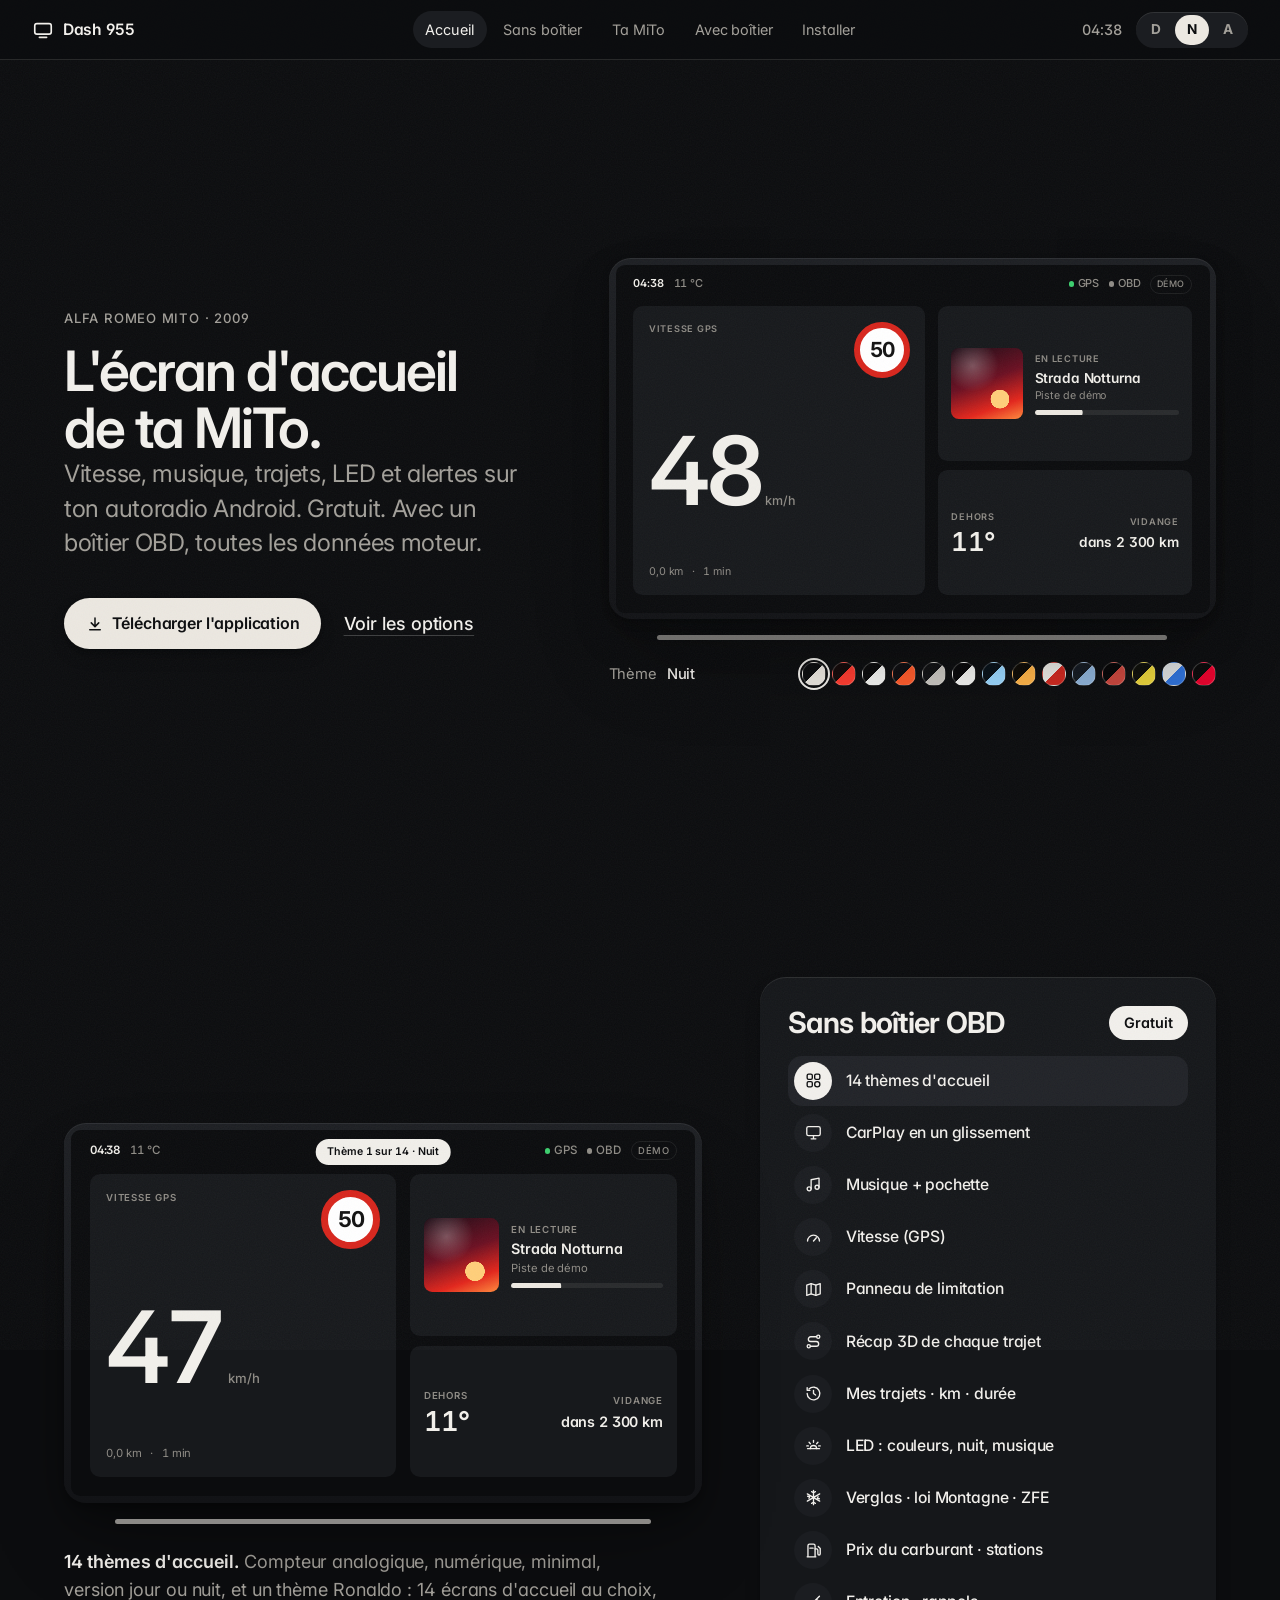
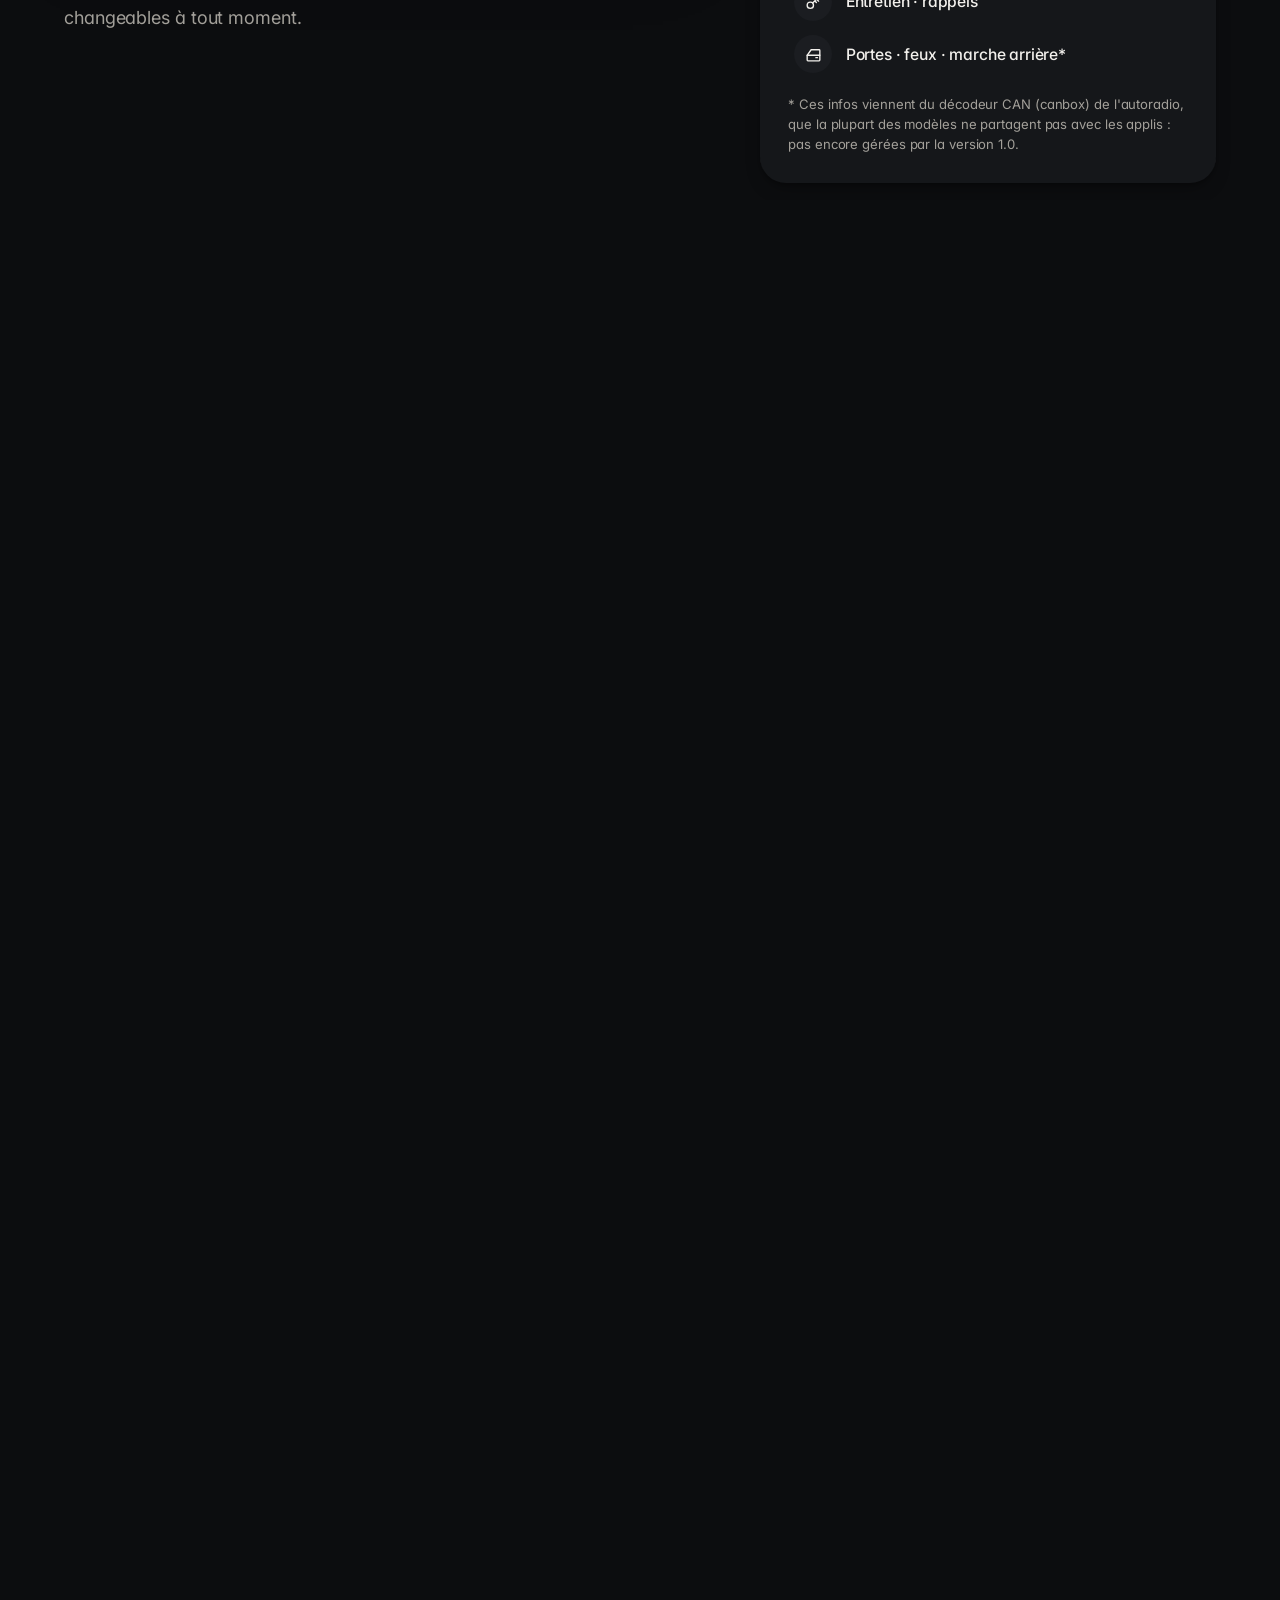
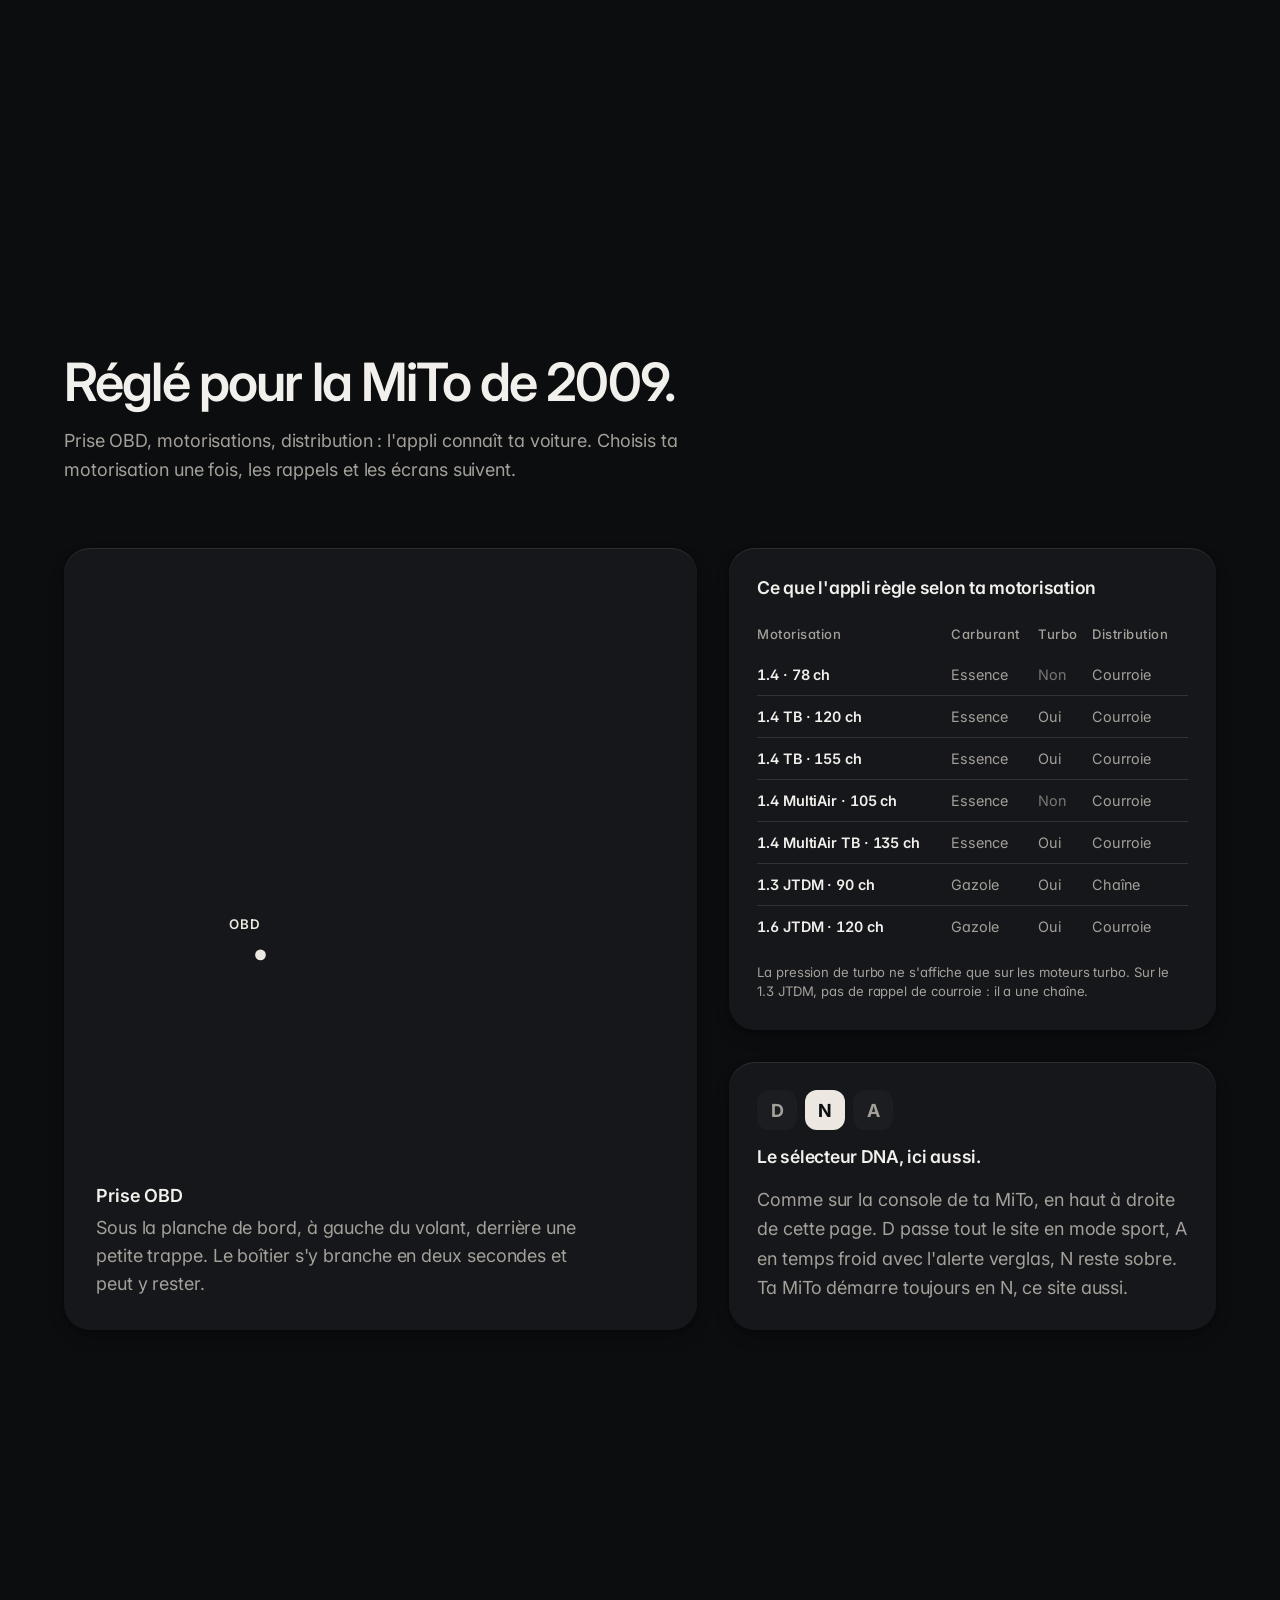
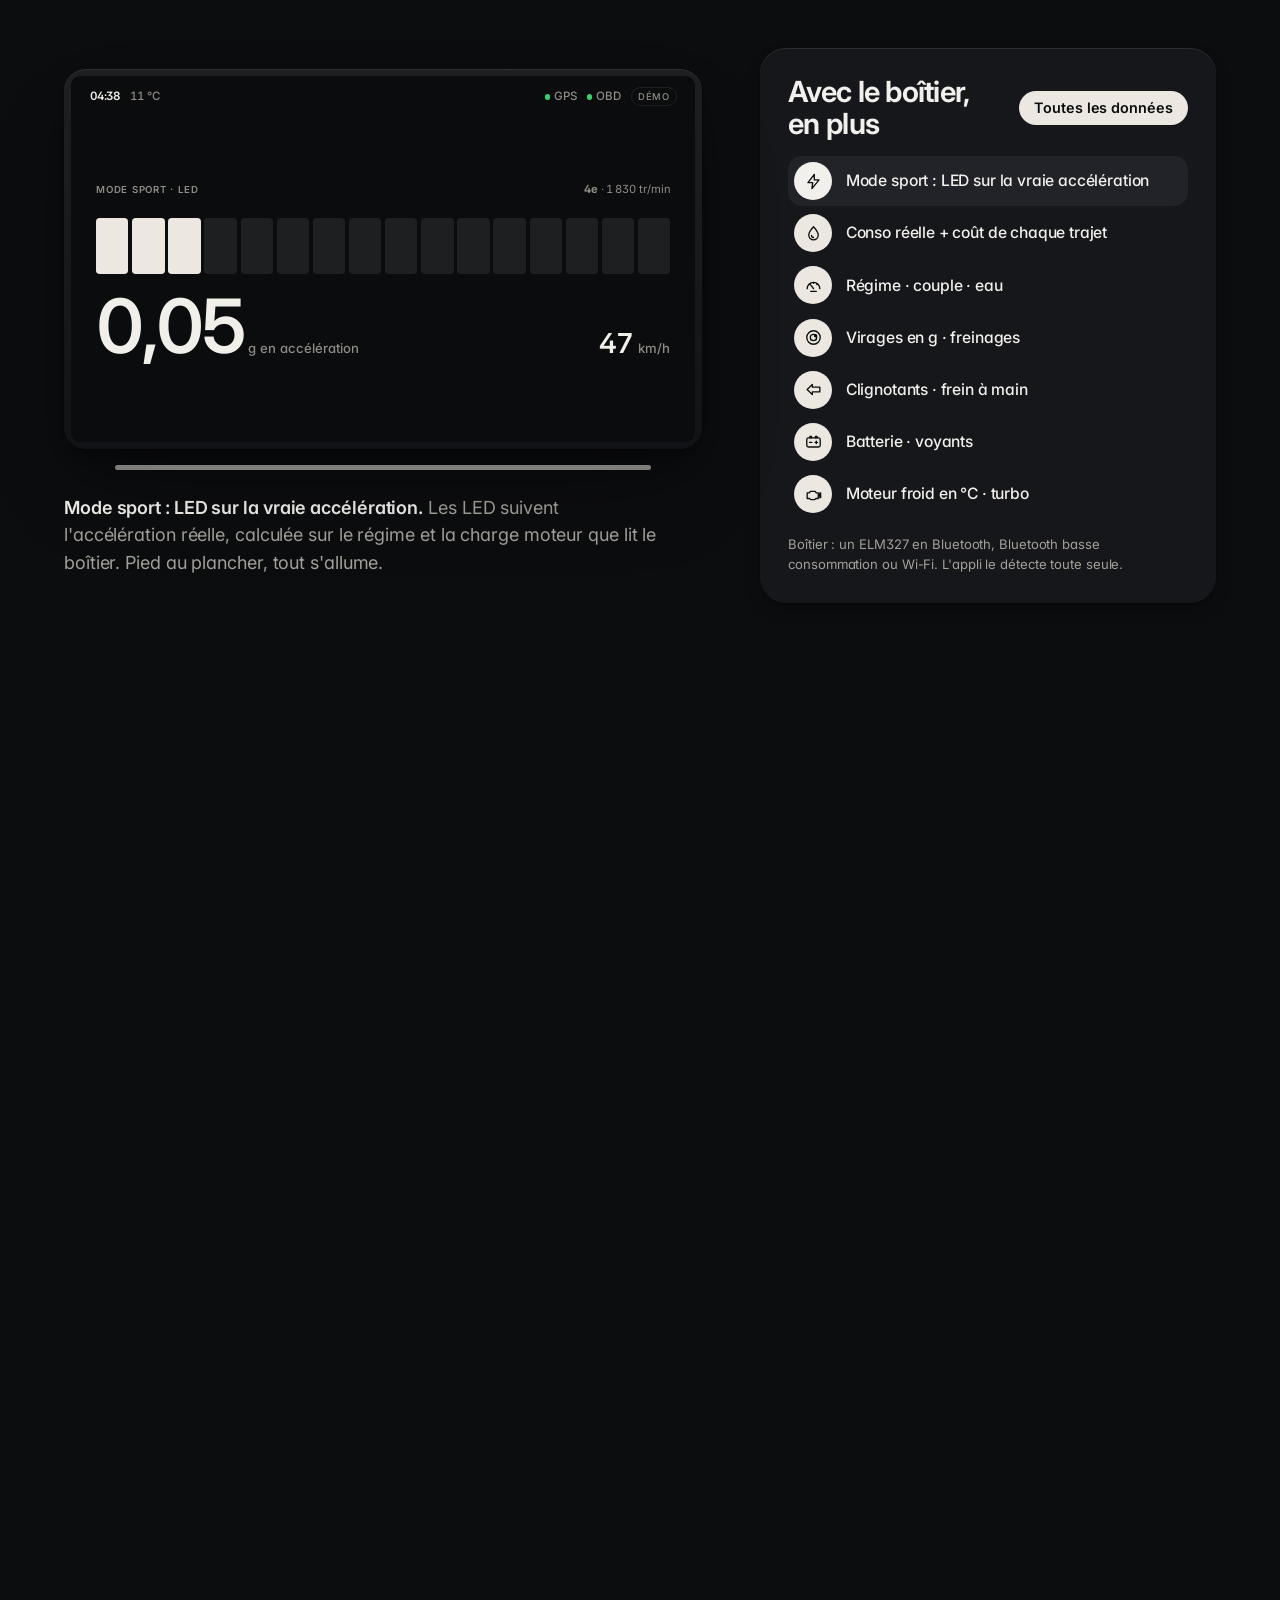
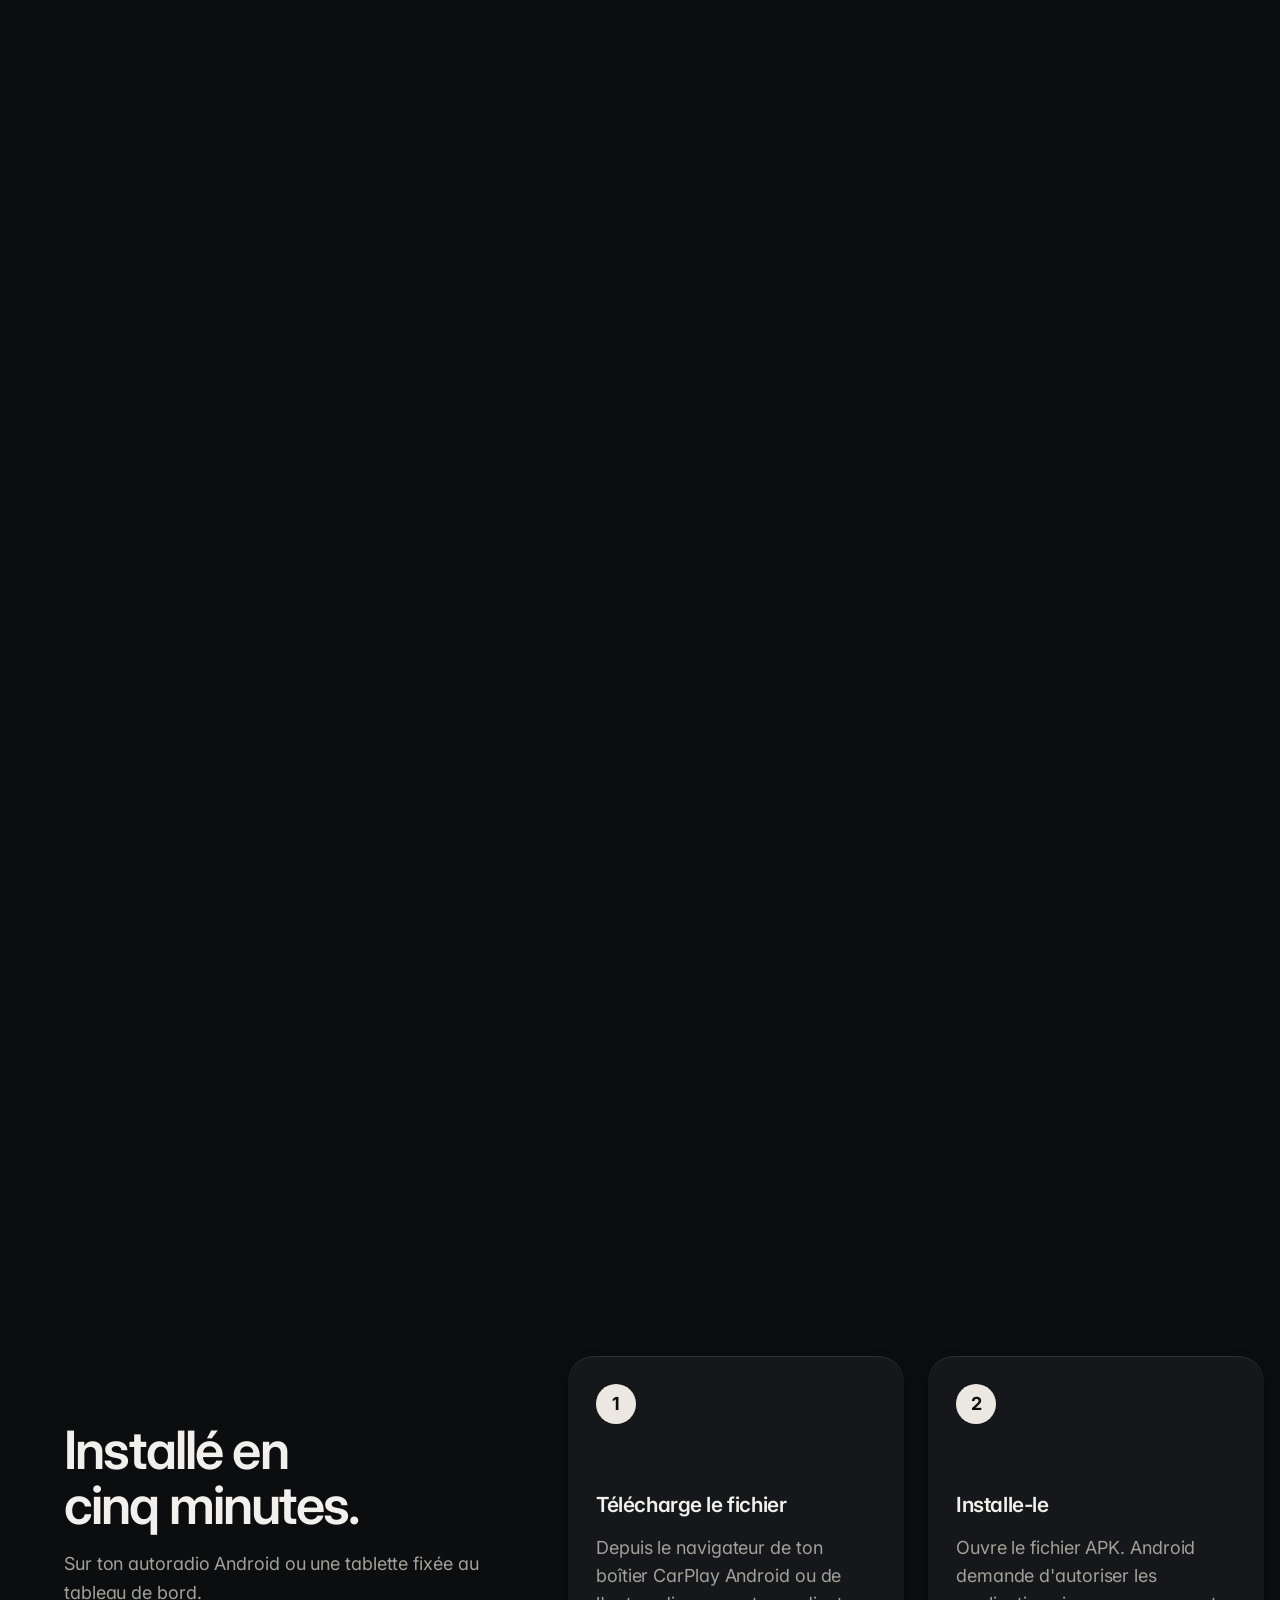
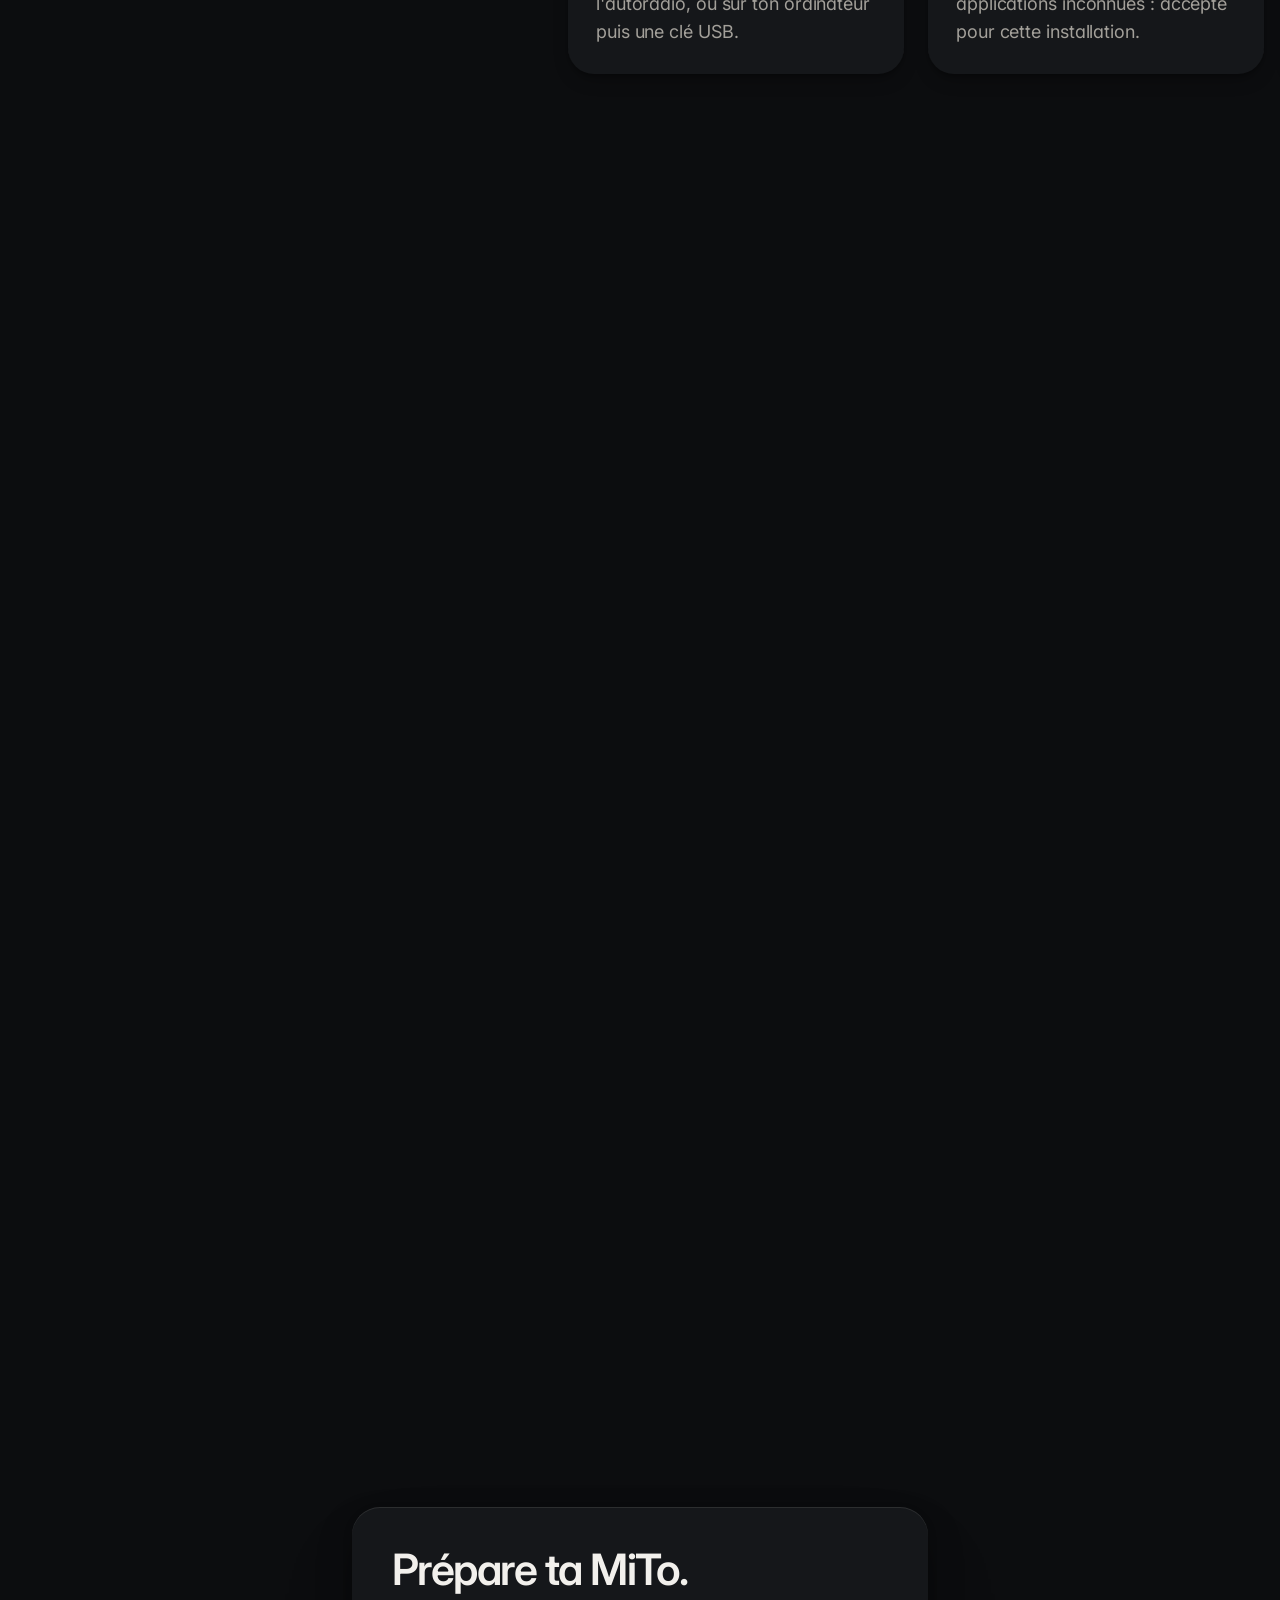
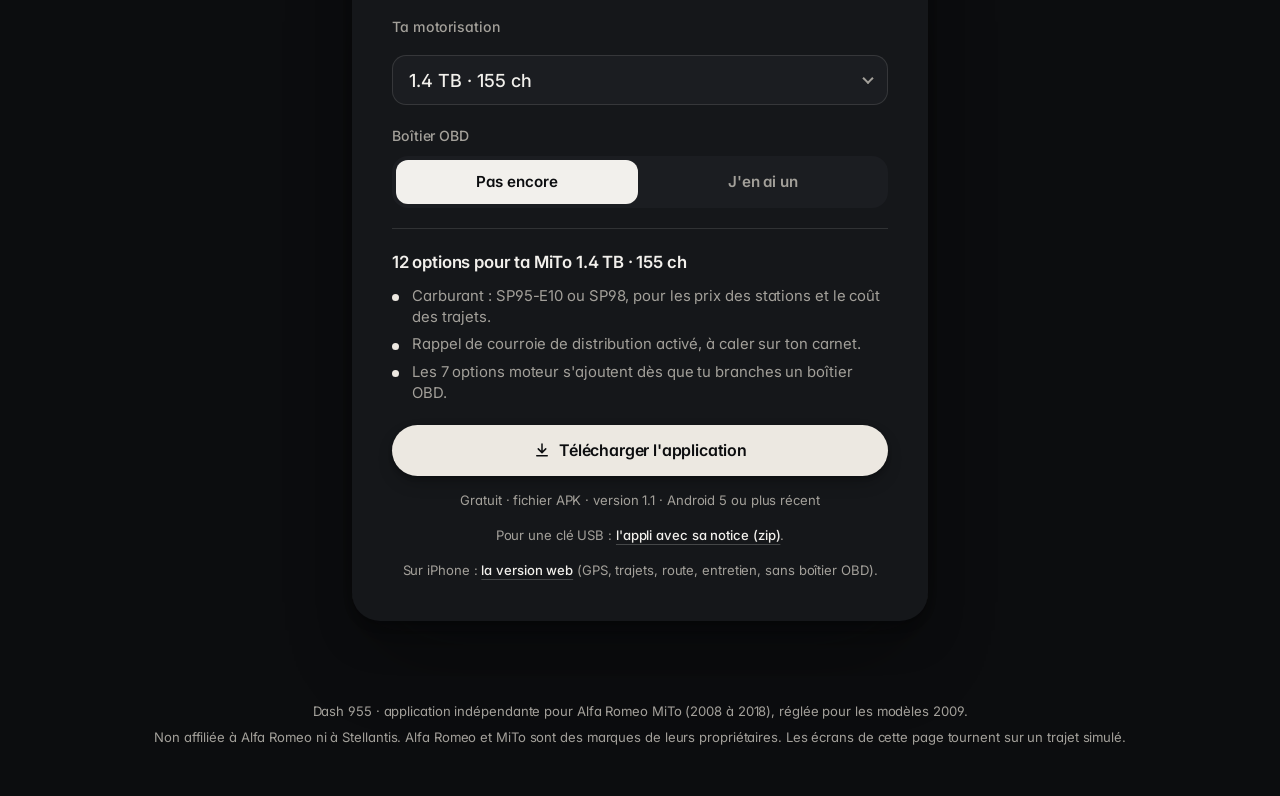
==== commit 859723c9: "Dash 955 1.1: RevKing connection, diesel data, smoother UI, USB package - RevKing (RevKingz) BLE ada" ====
--- a/sites/mito-2009/index.html
+++ b/sites/mito-2009/index.html
@@ -24,7 +24,7 @@
      ------------------------------------------------------------------ */
   window.DASH955 = {
     fichier: "telechargement/dash955.apk",
-    version: "1.0",
+    version: "1.1",
     android: "Android 5 ou plus récent"
   };
 </script>
@@ -254,6 +254,7 @@
         <output class="setup__out" data-setup-out aria-live="polite"></output>
         <a class="btn btn--wide" data-download href="telechargement/dash955.apk" download>Télécharger l'application</a>
         <p class="setup__meta" data-file-meta>Gratuit · fichier APK · Android 5 ou plus récent</p>
+        <p class="setup__meta">Pour une clé USB : <a class="link" href="telechargement/dash955-cle-usb.zip" download>l'appli avec sa notice (zip)</a>.</p>
         <p class="setup__meta">Sur iPhone : <a class="link" href="app/index.html">la version web</a> (GPS, trajets, route, entretien, sans boîtier OBD).</p>
       </form>
     </div>
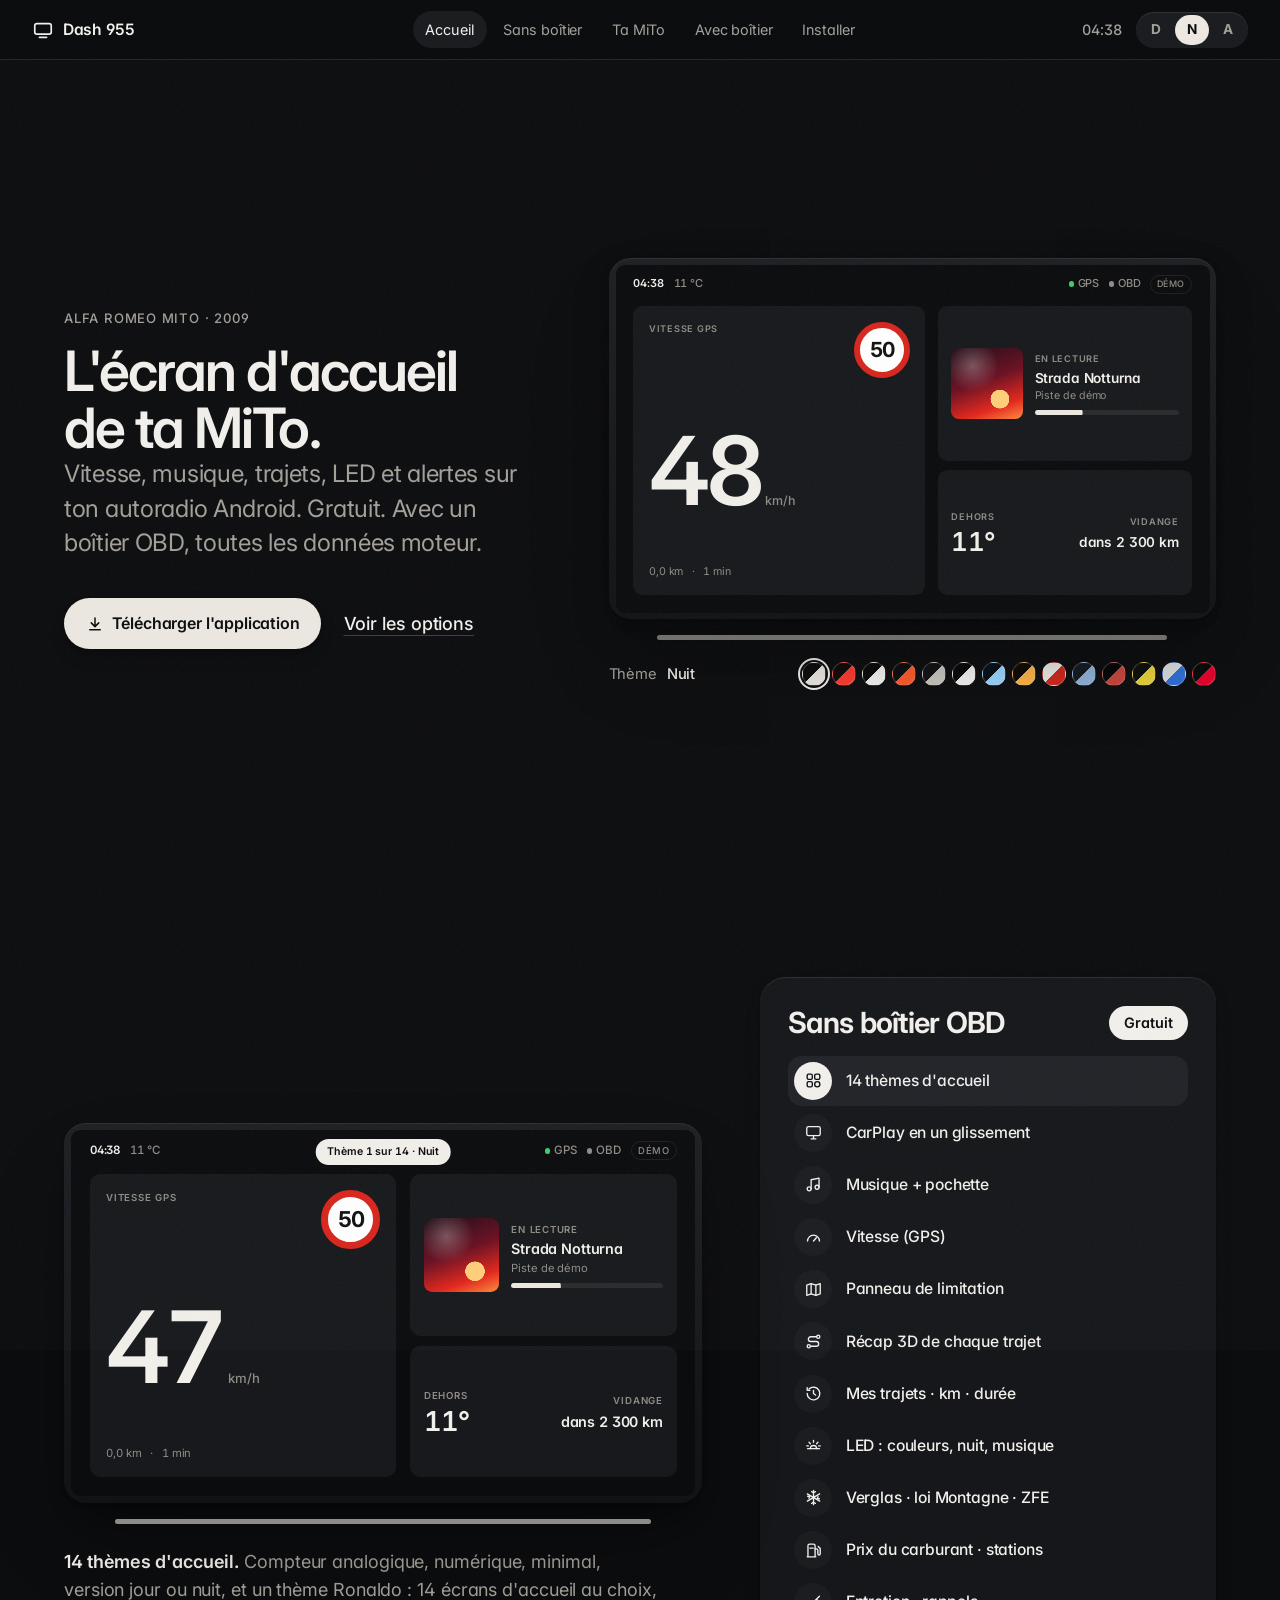
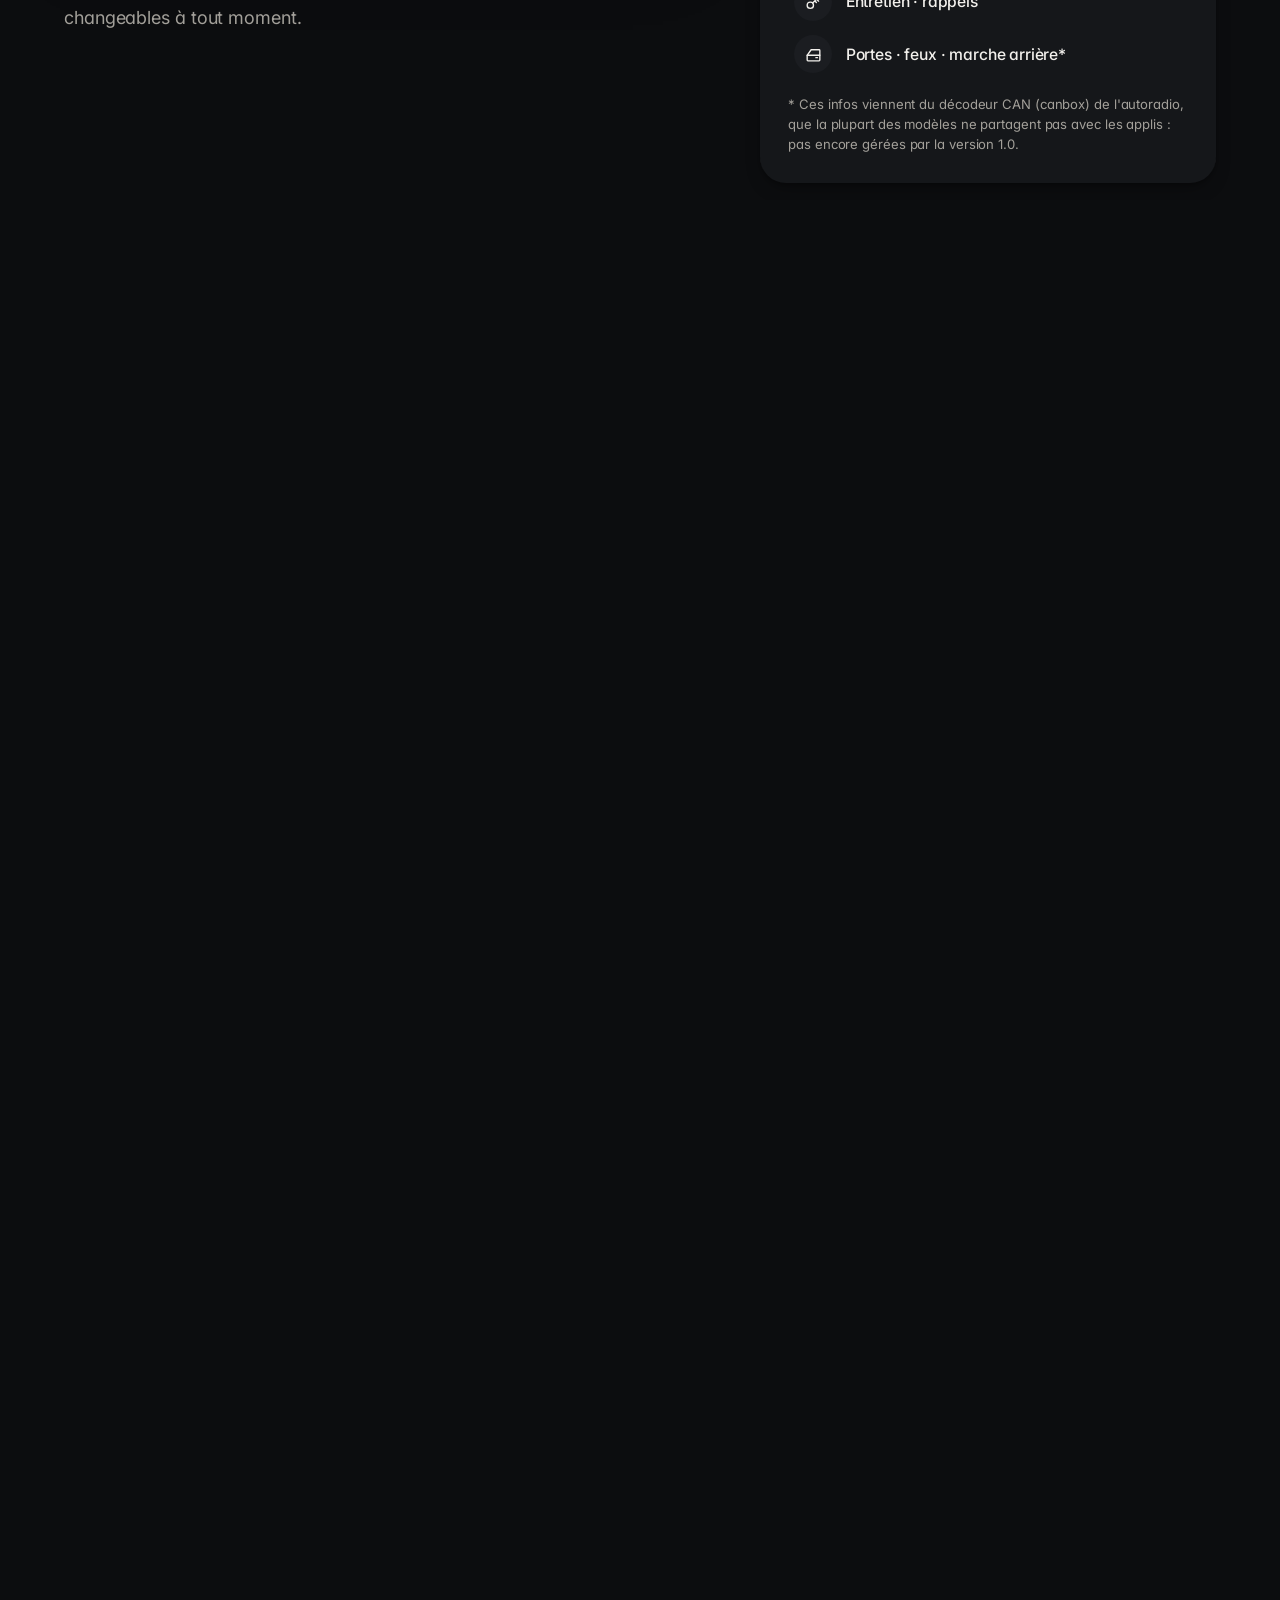
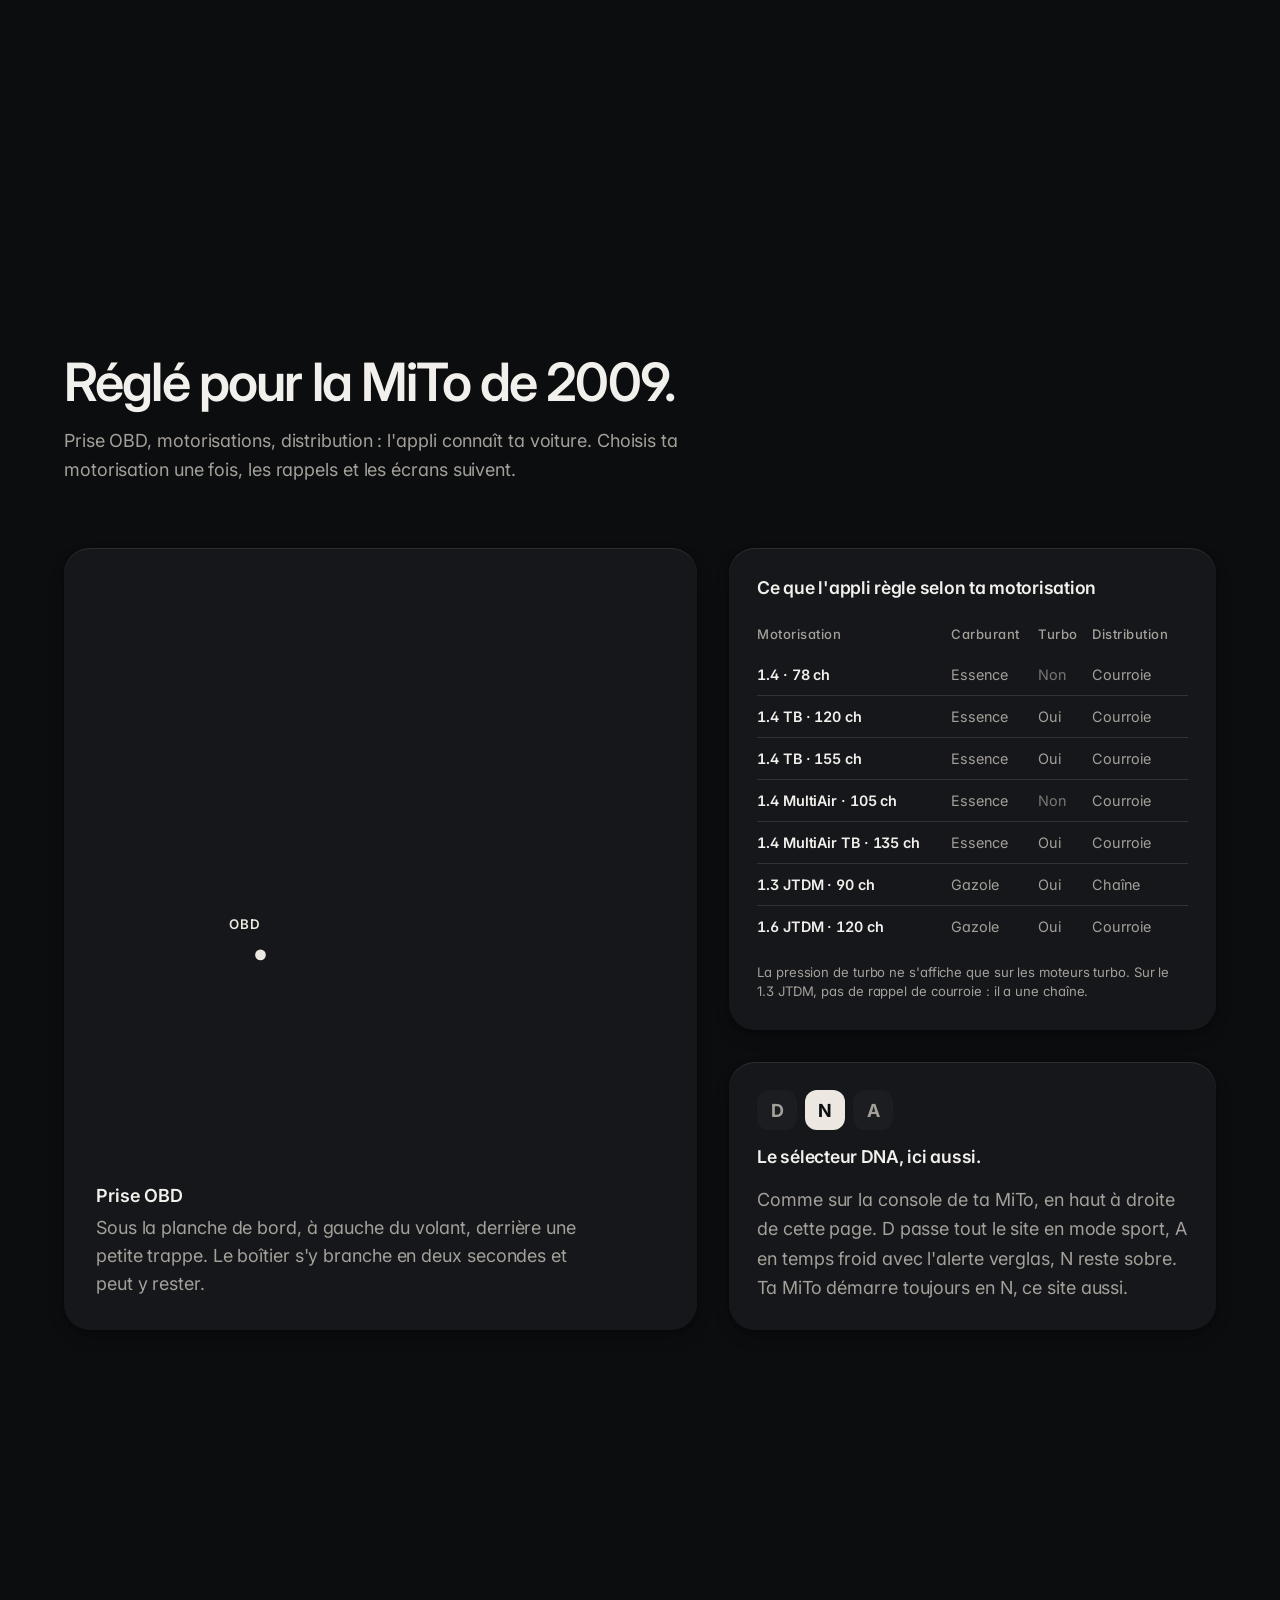
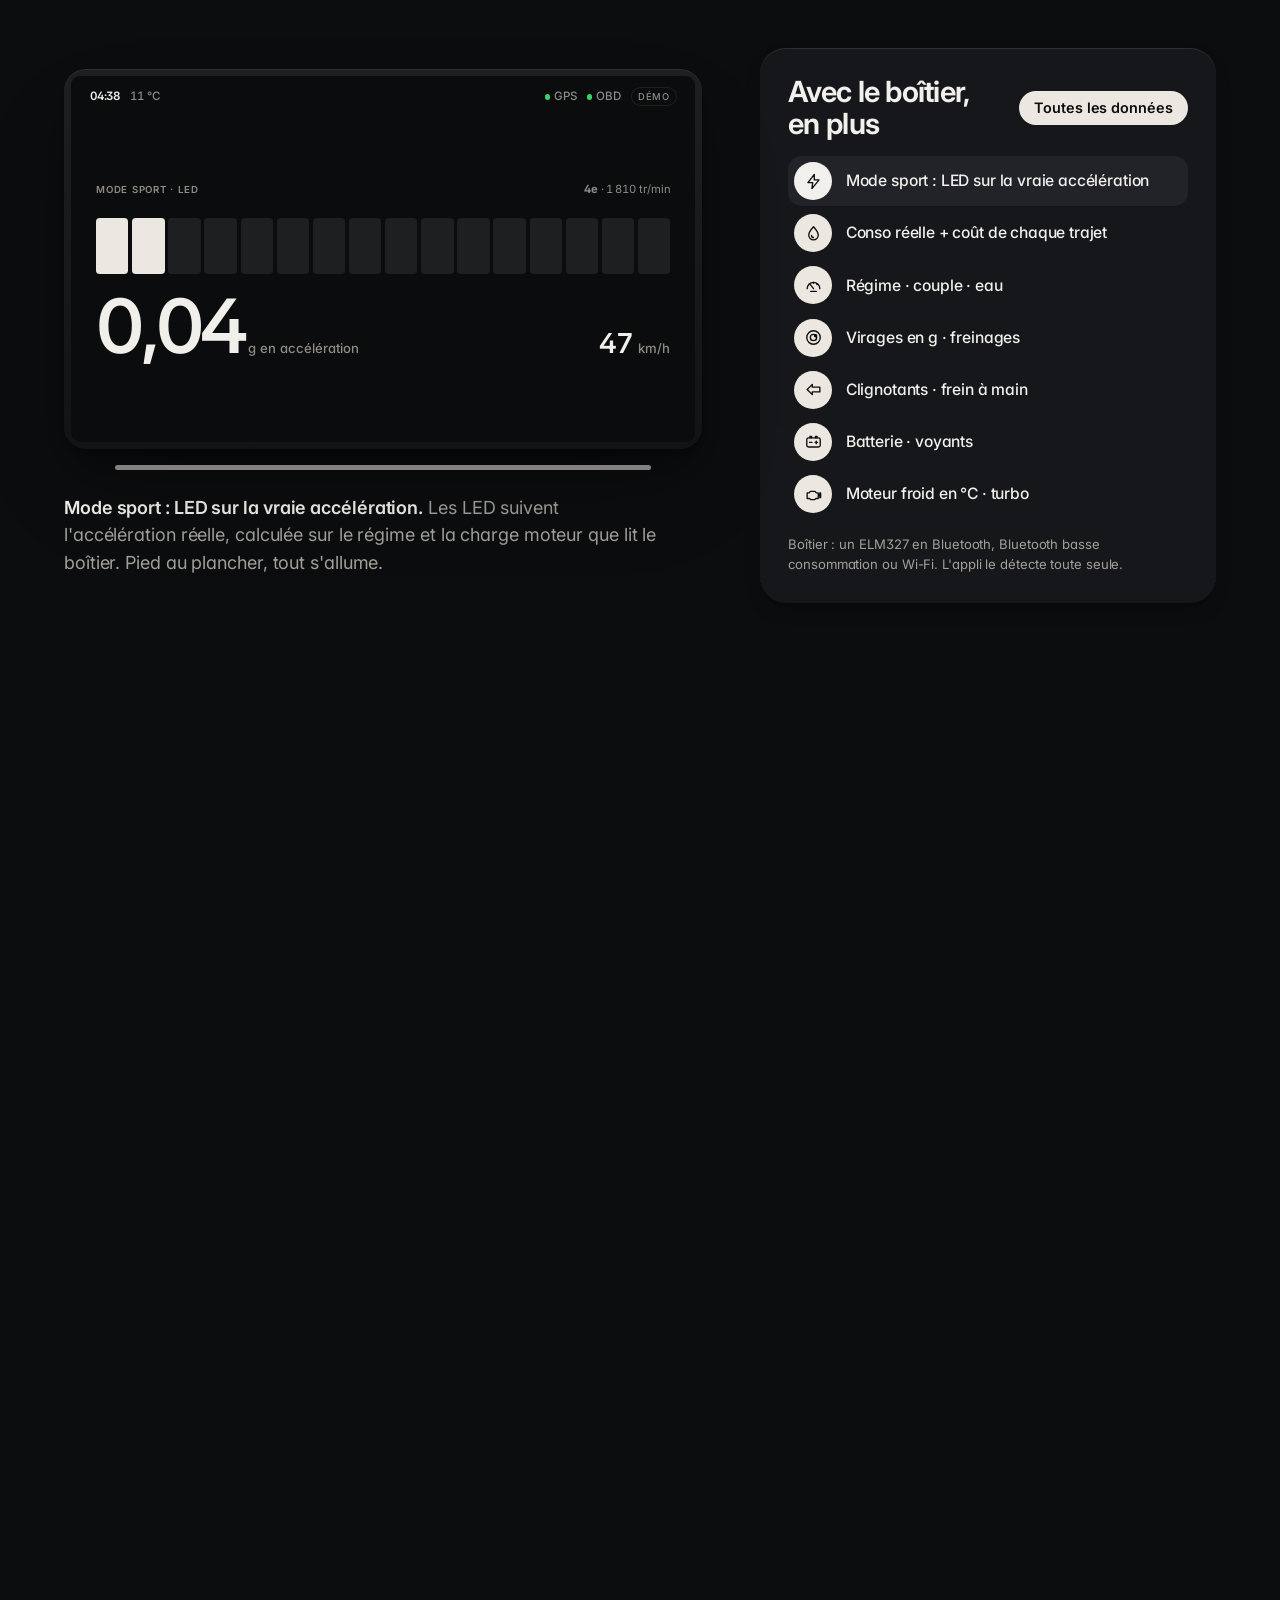
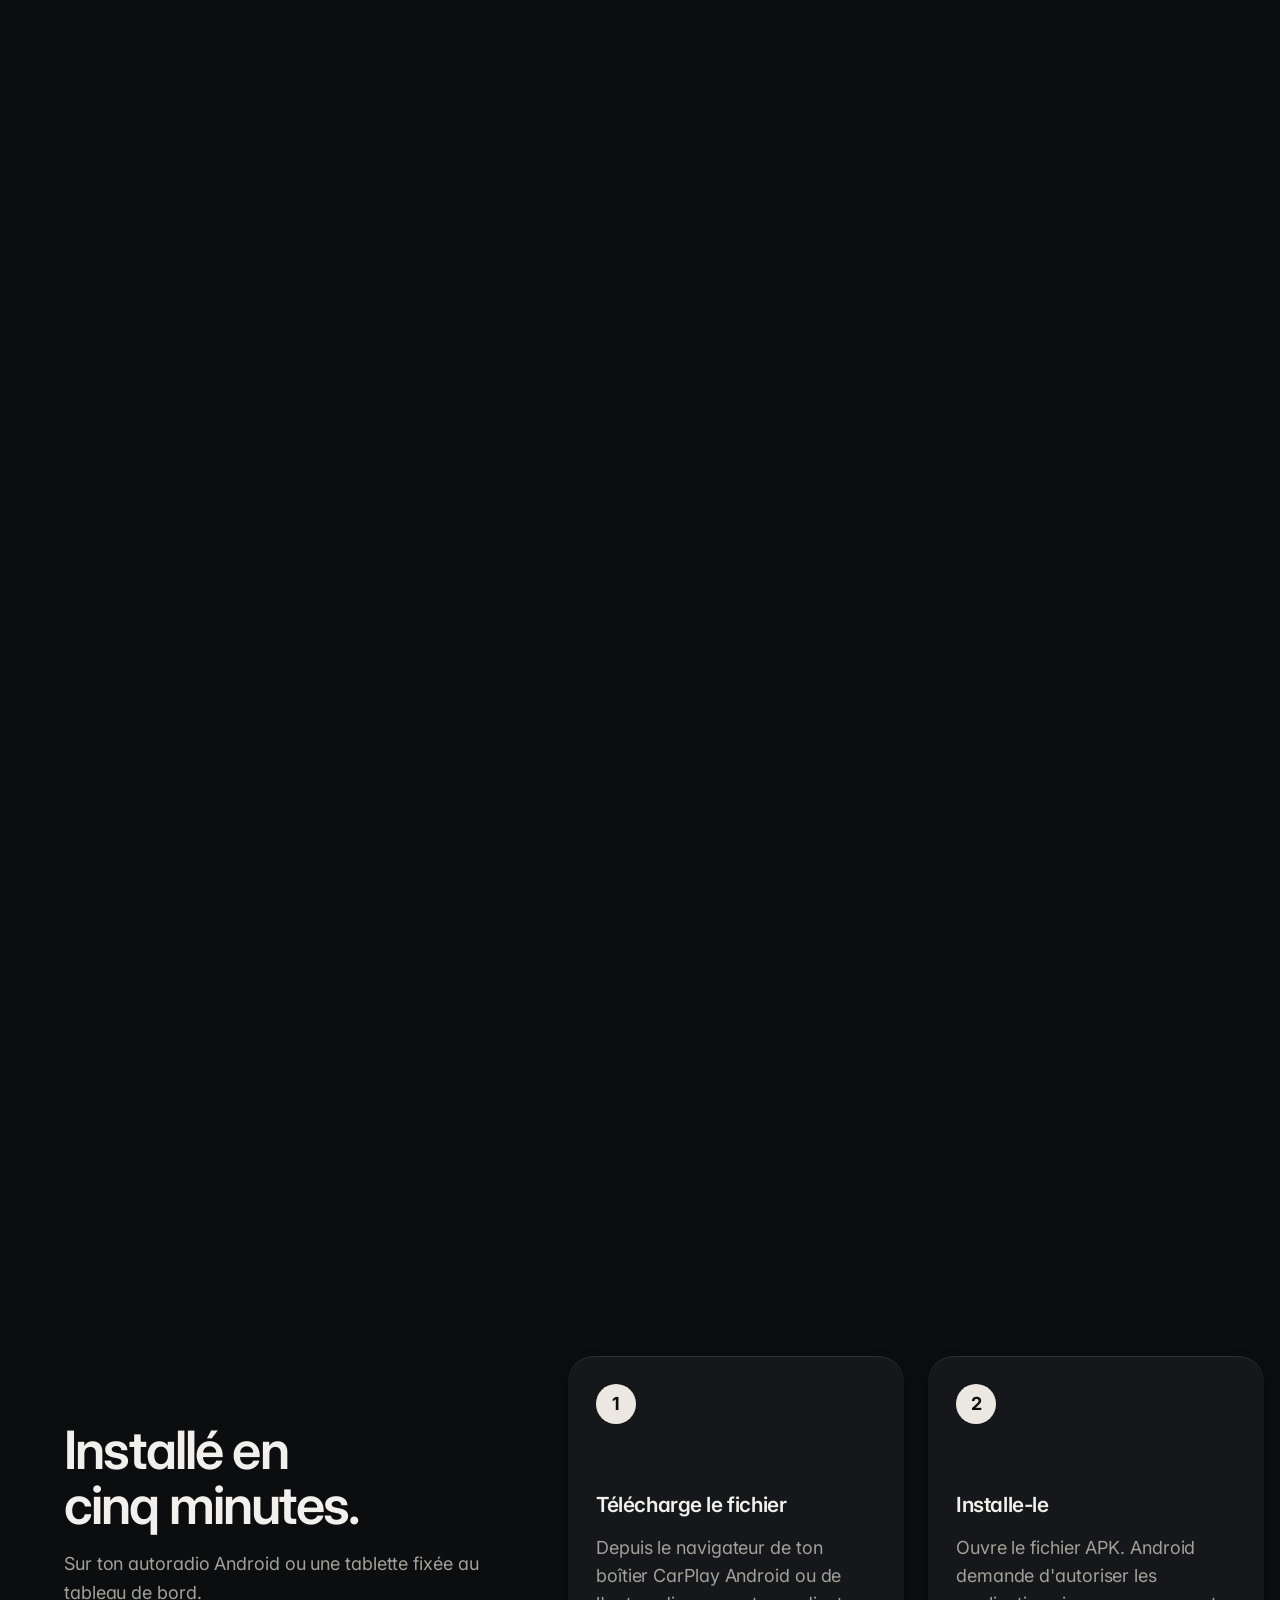
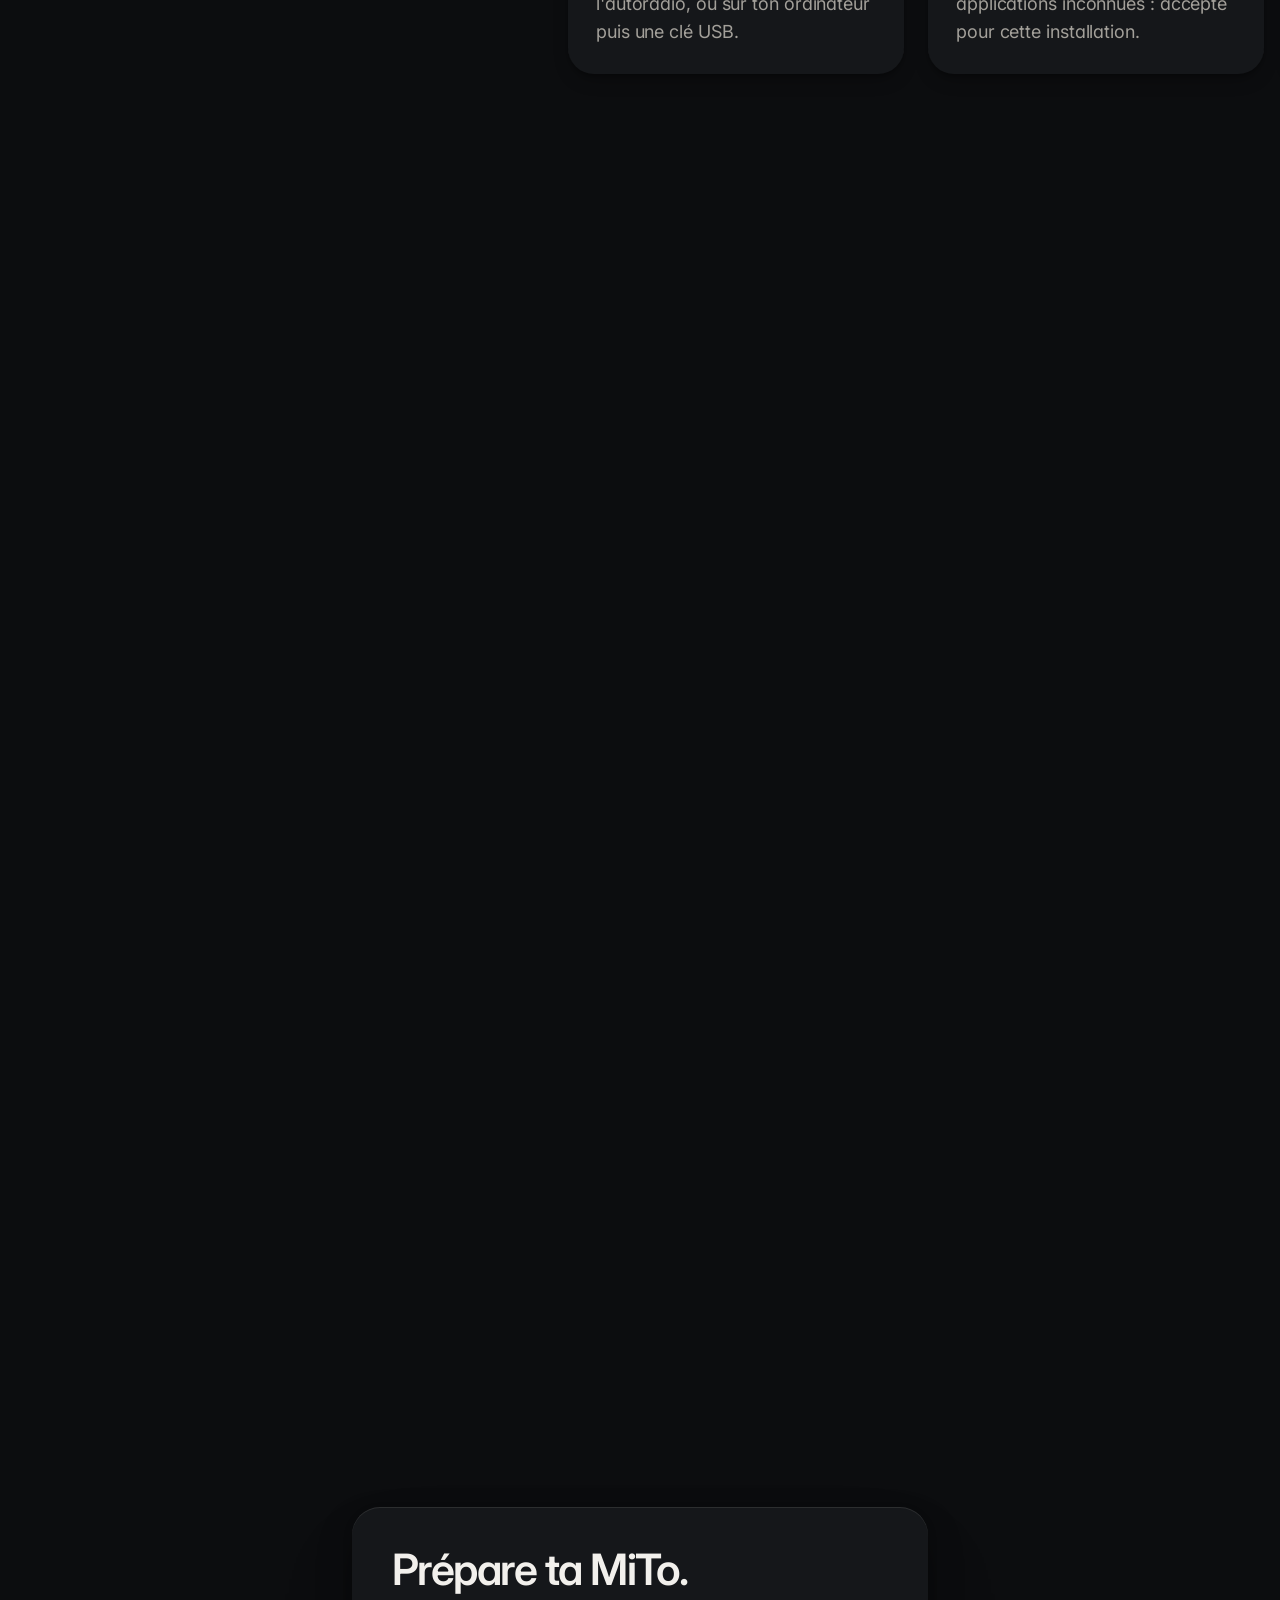
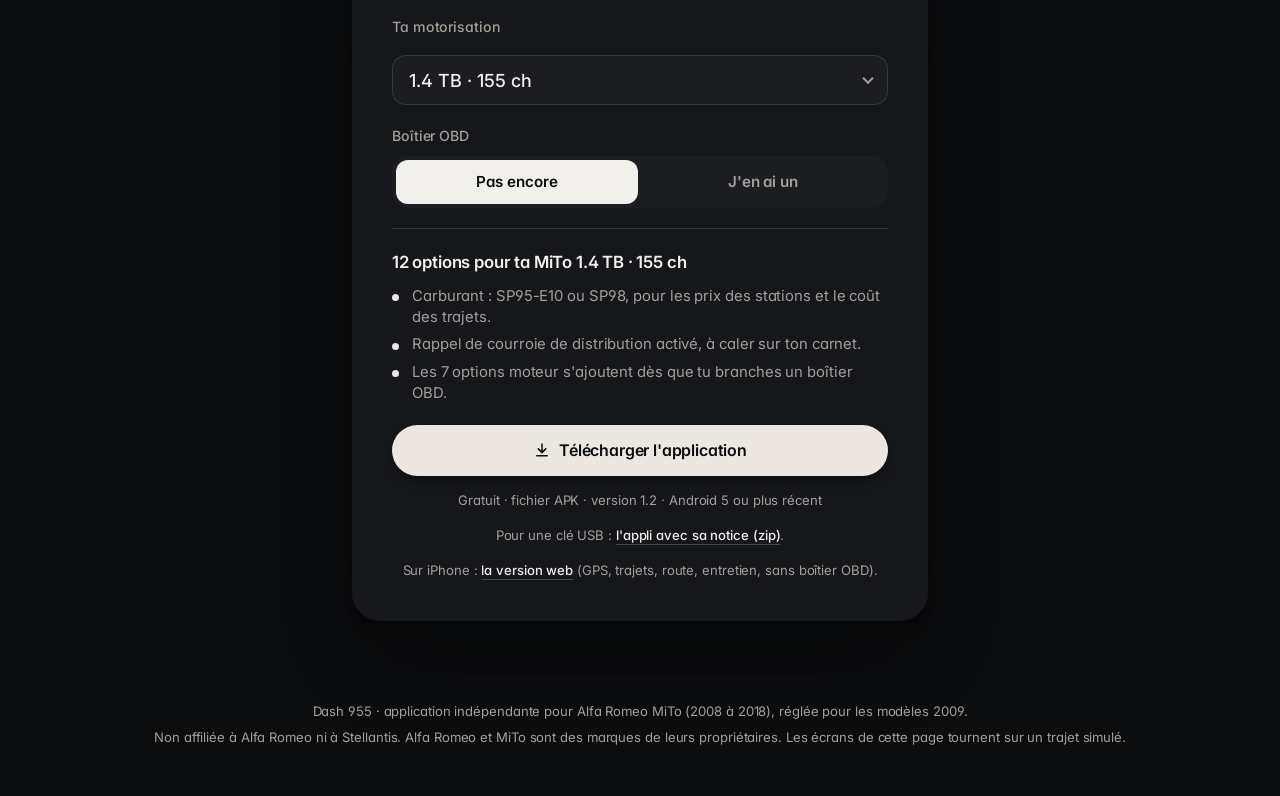
==== commit dd804794: "Dash 955 1.2: dashboard layout, ZLink by default, auto start and reconnect - New layout: the MiTo on" ====
--- a/sites/mito-2009/index.html
+++ b/sites/mito-2009/index.html
@@ -24,7 +24,7 @@
      ------------------------------------------------------------------ */
   window.DASH955 = {
     fichier: "telechargement/dash955.apk",
-    version: "1.1",
+    version: "1.2",
     android: "Android 5 ou plus récent"
   };
 </script>
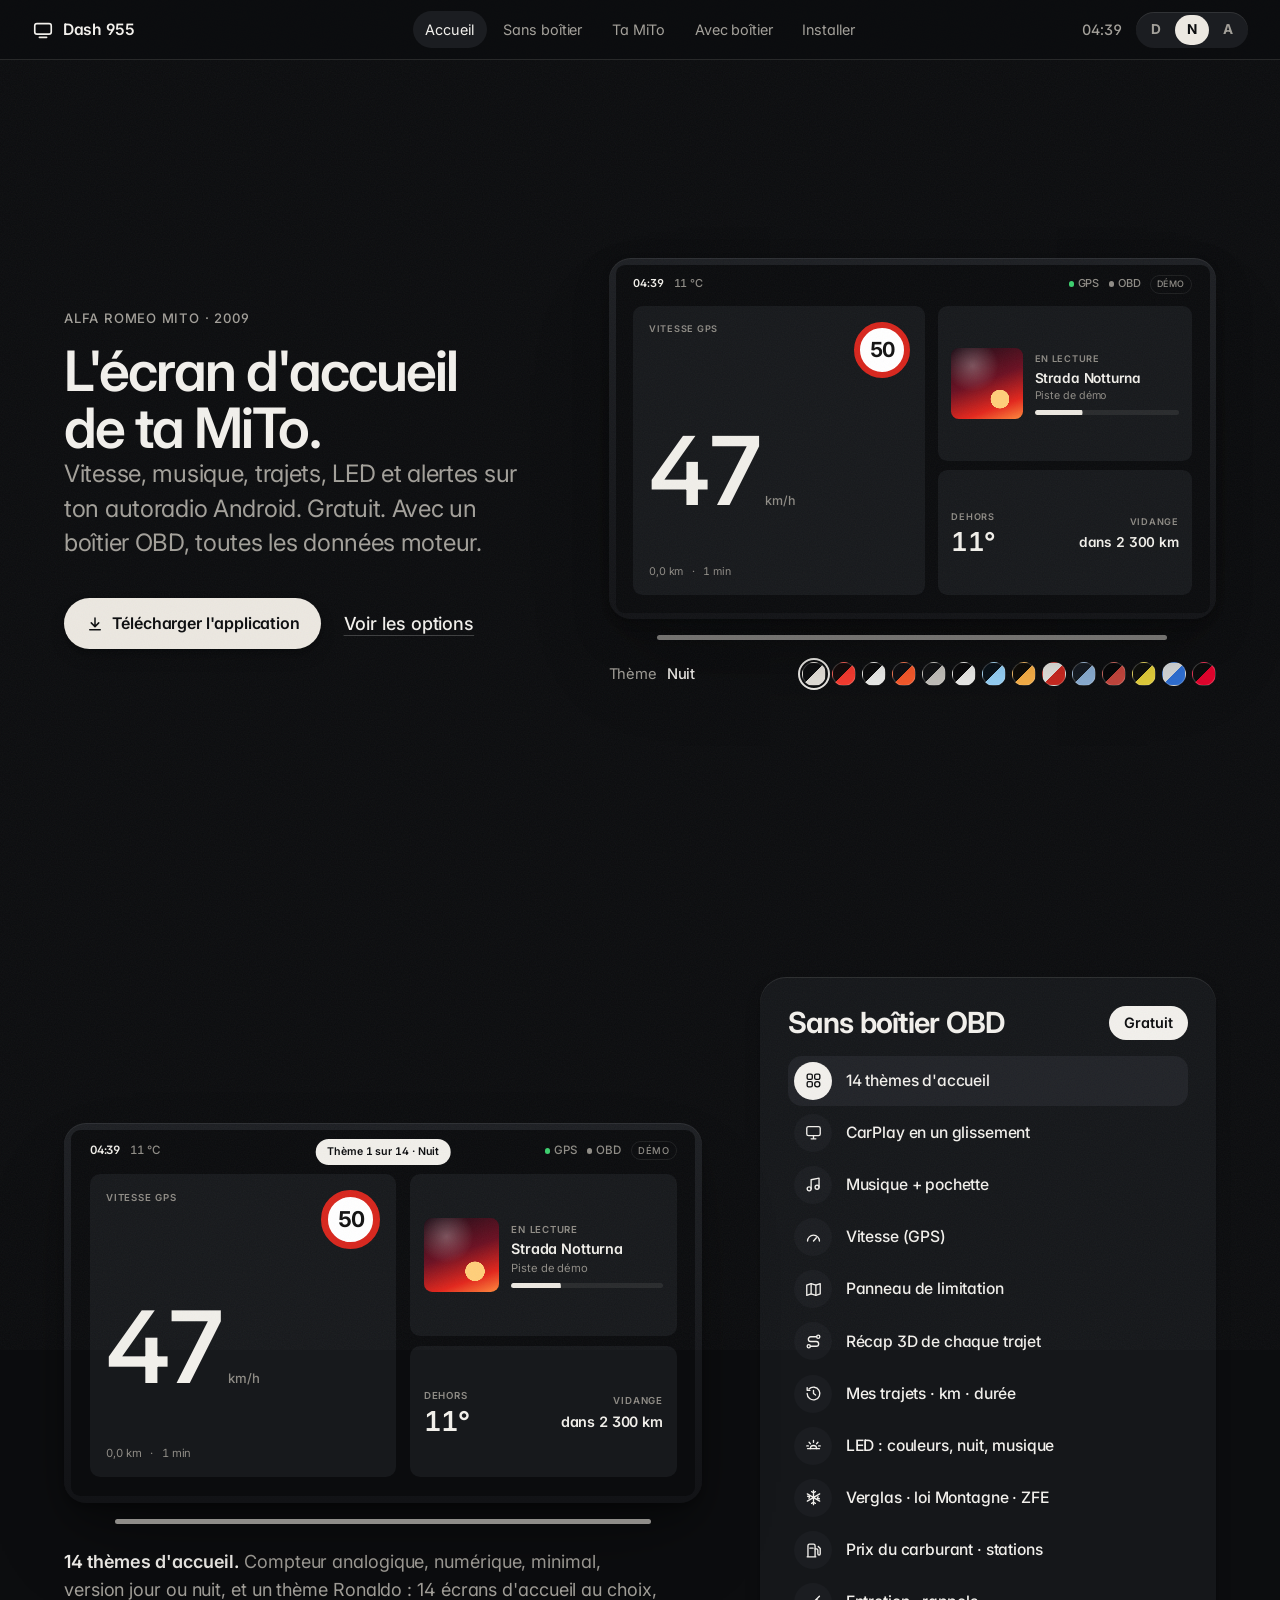
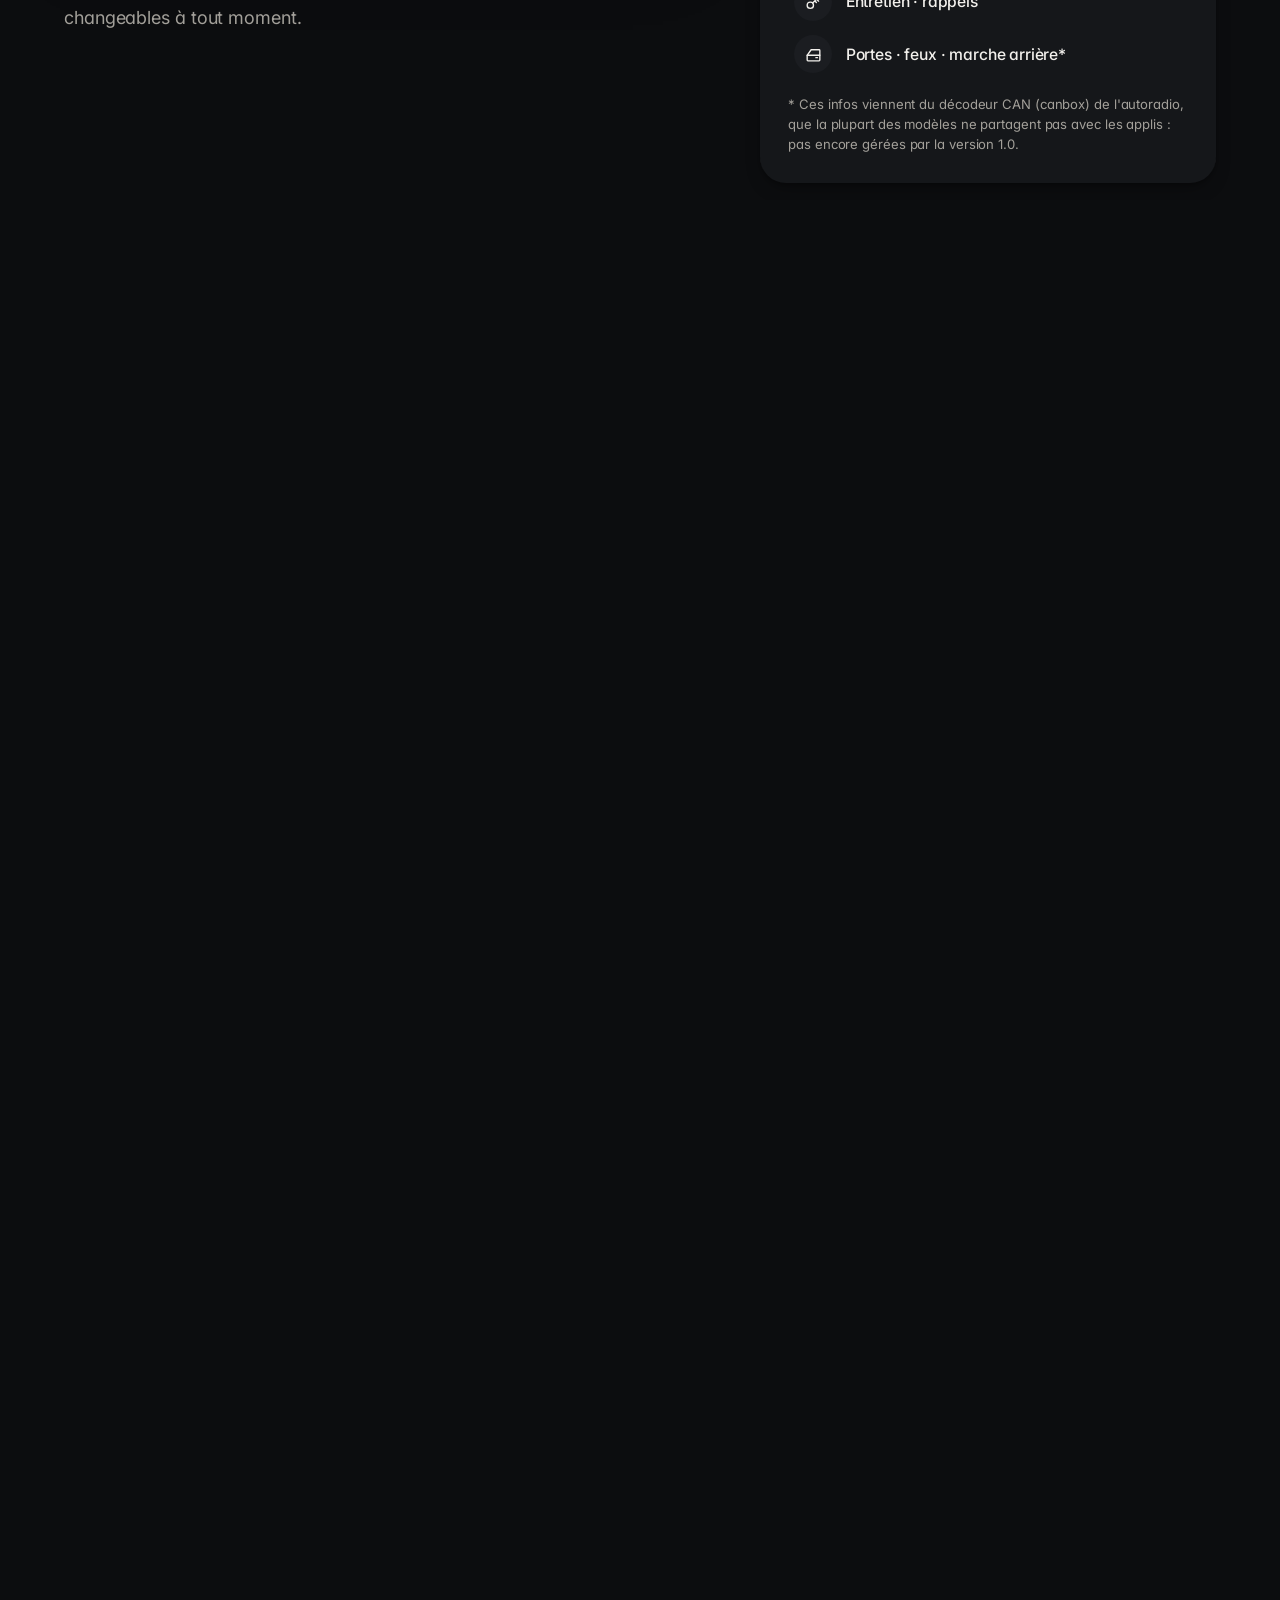
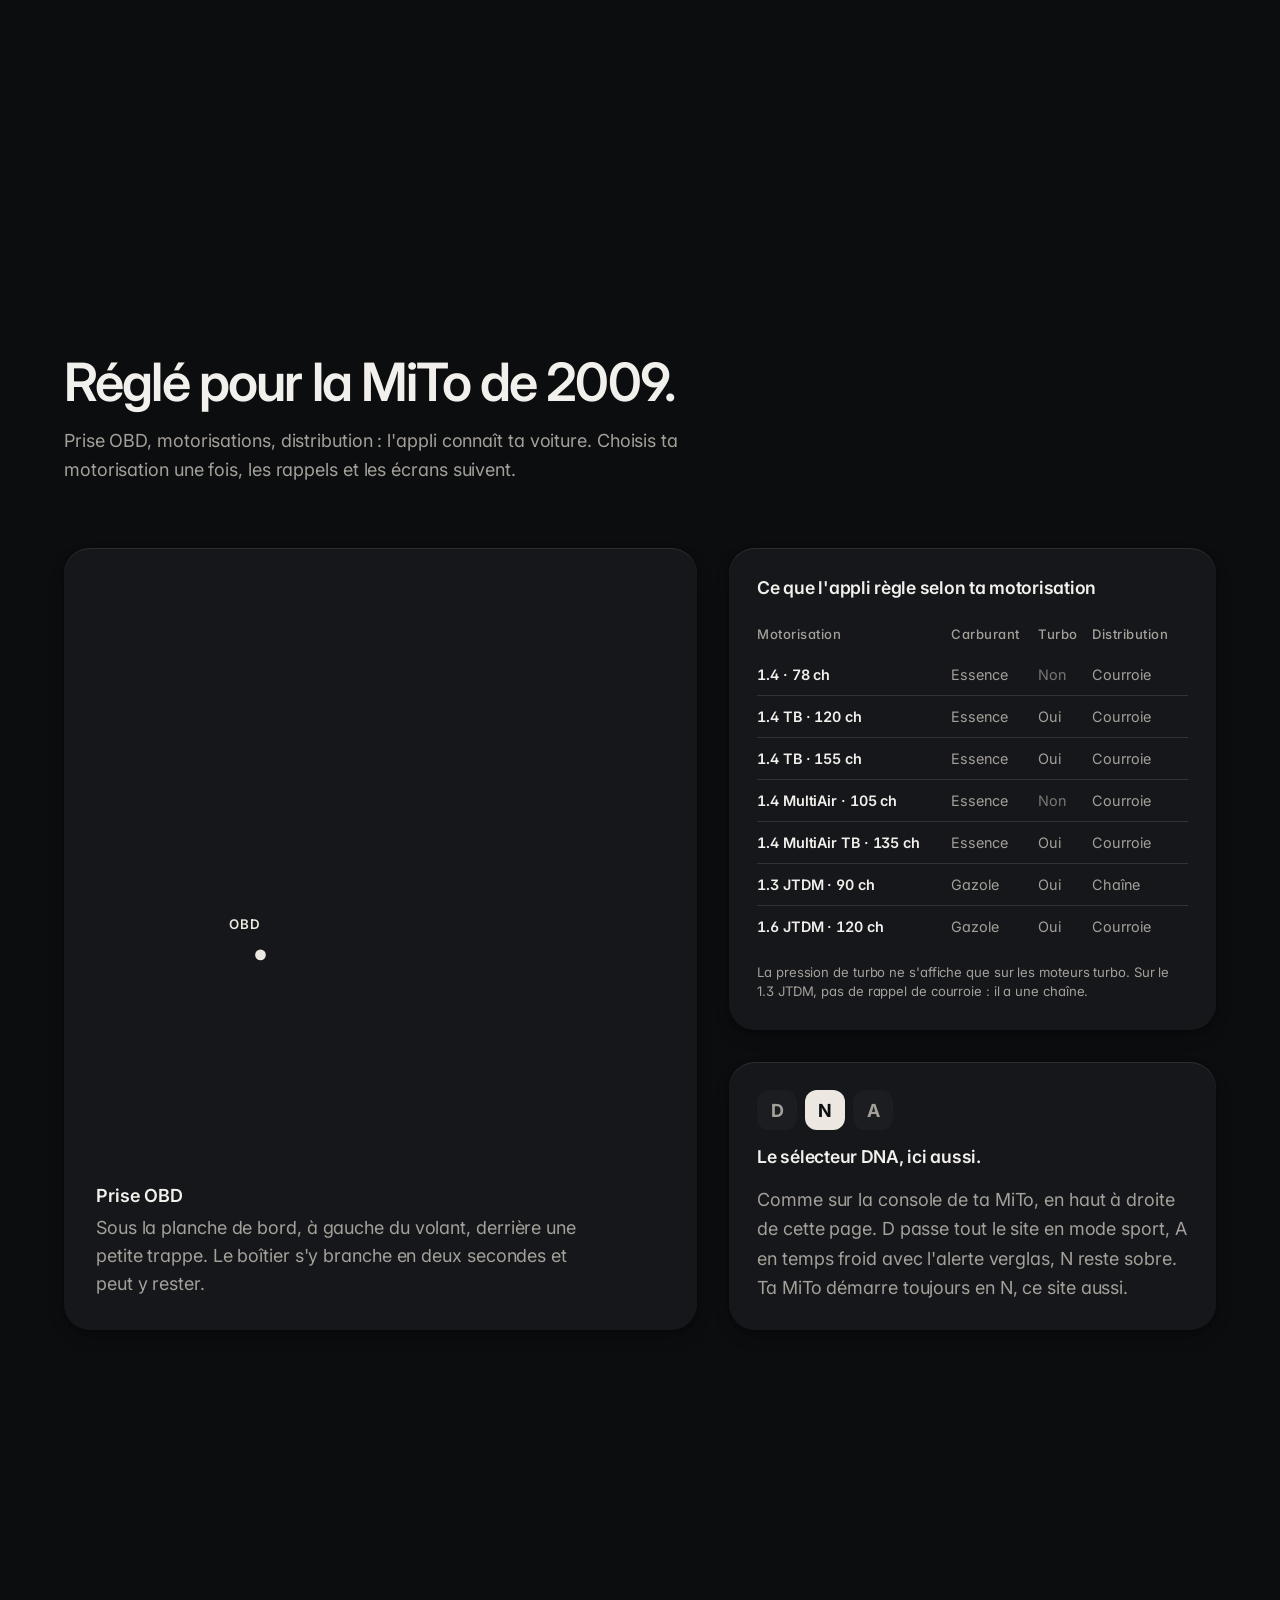
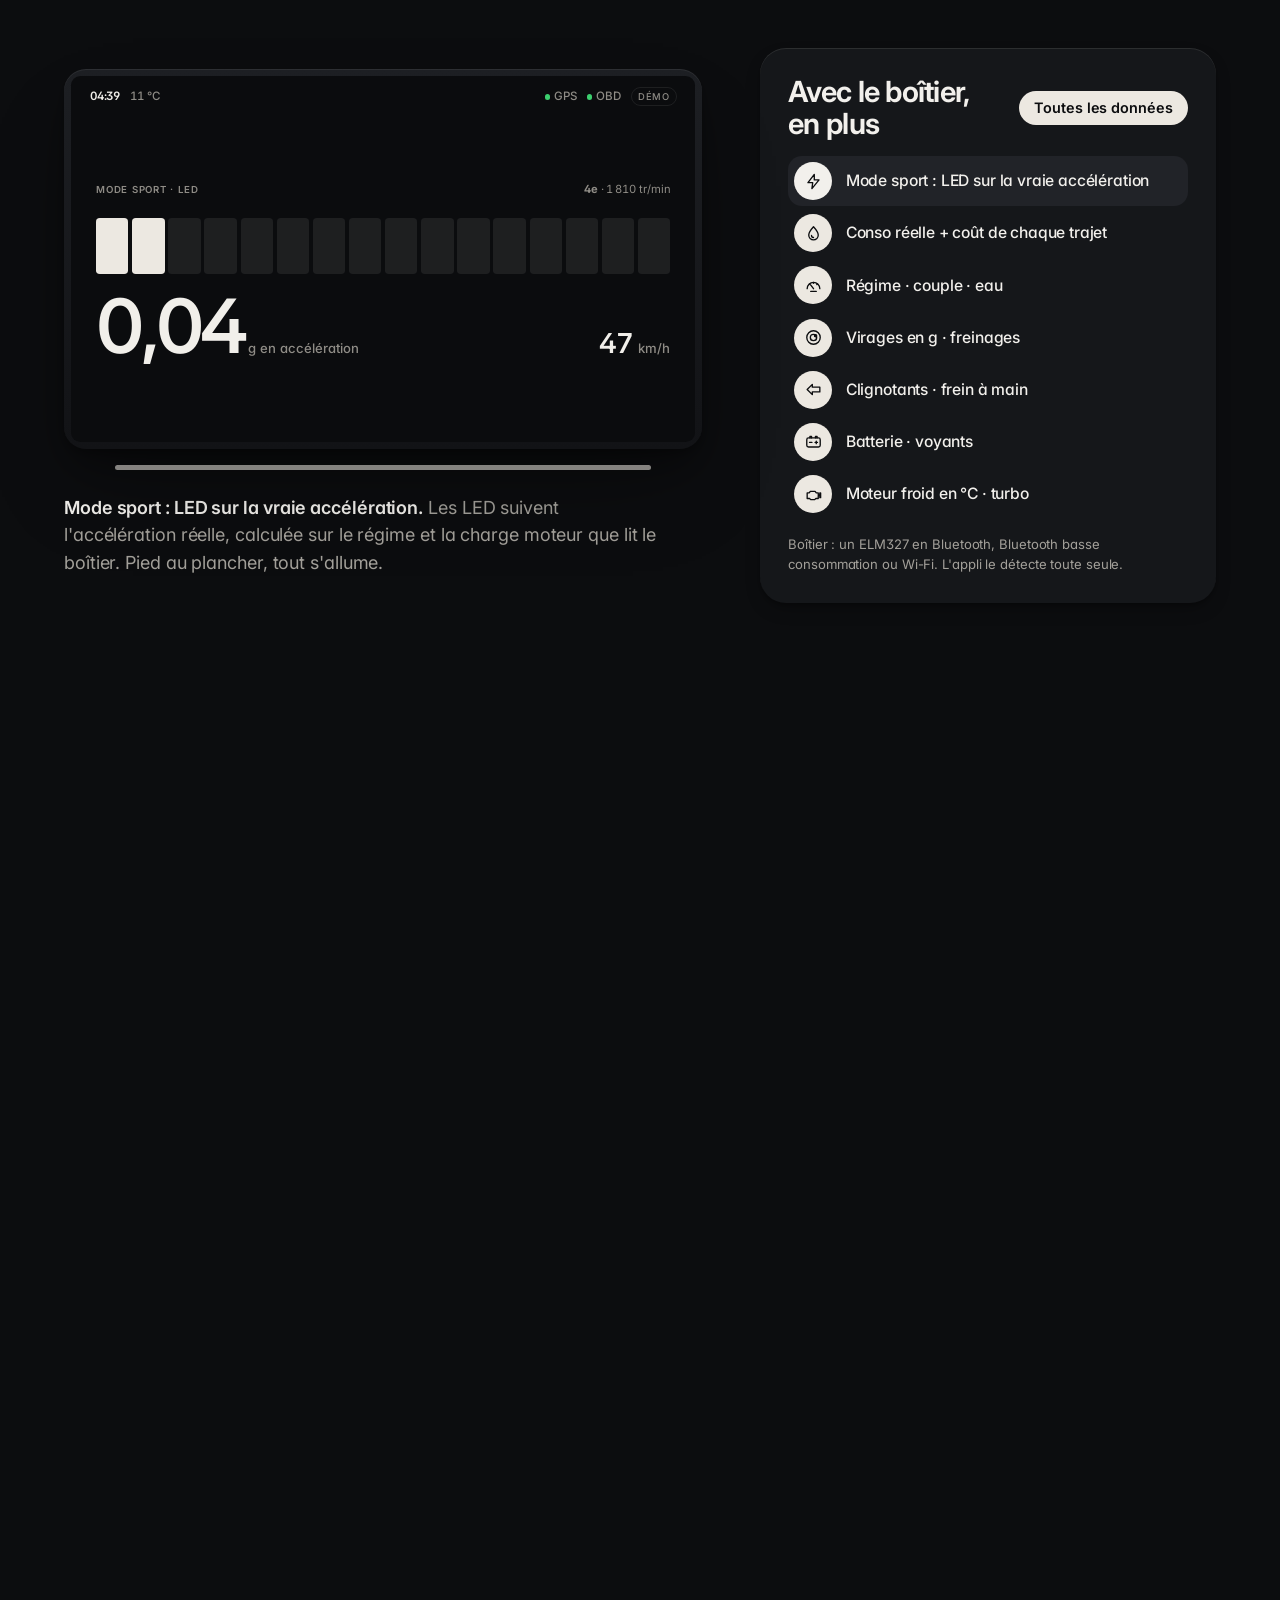
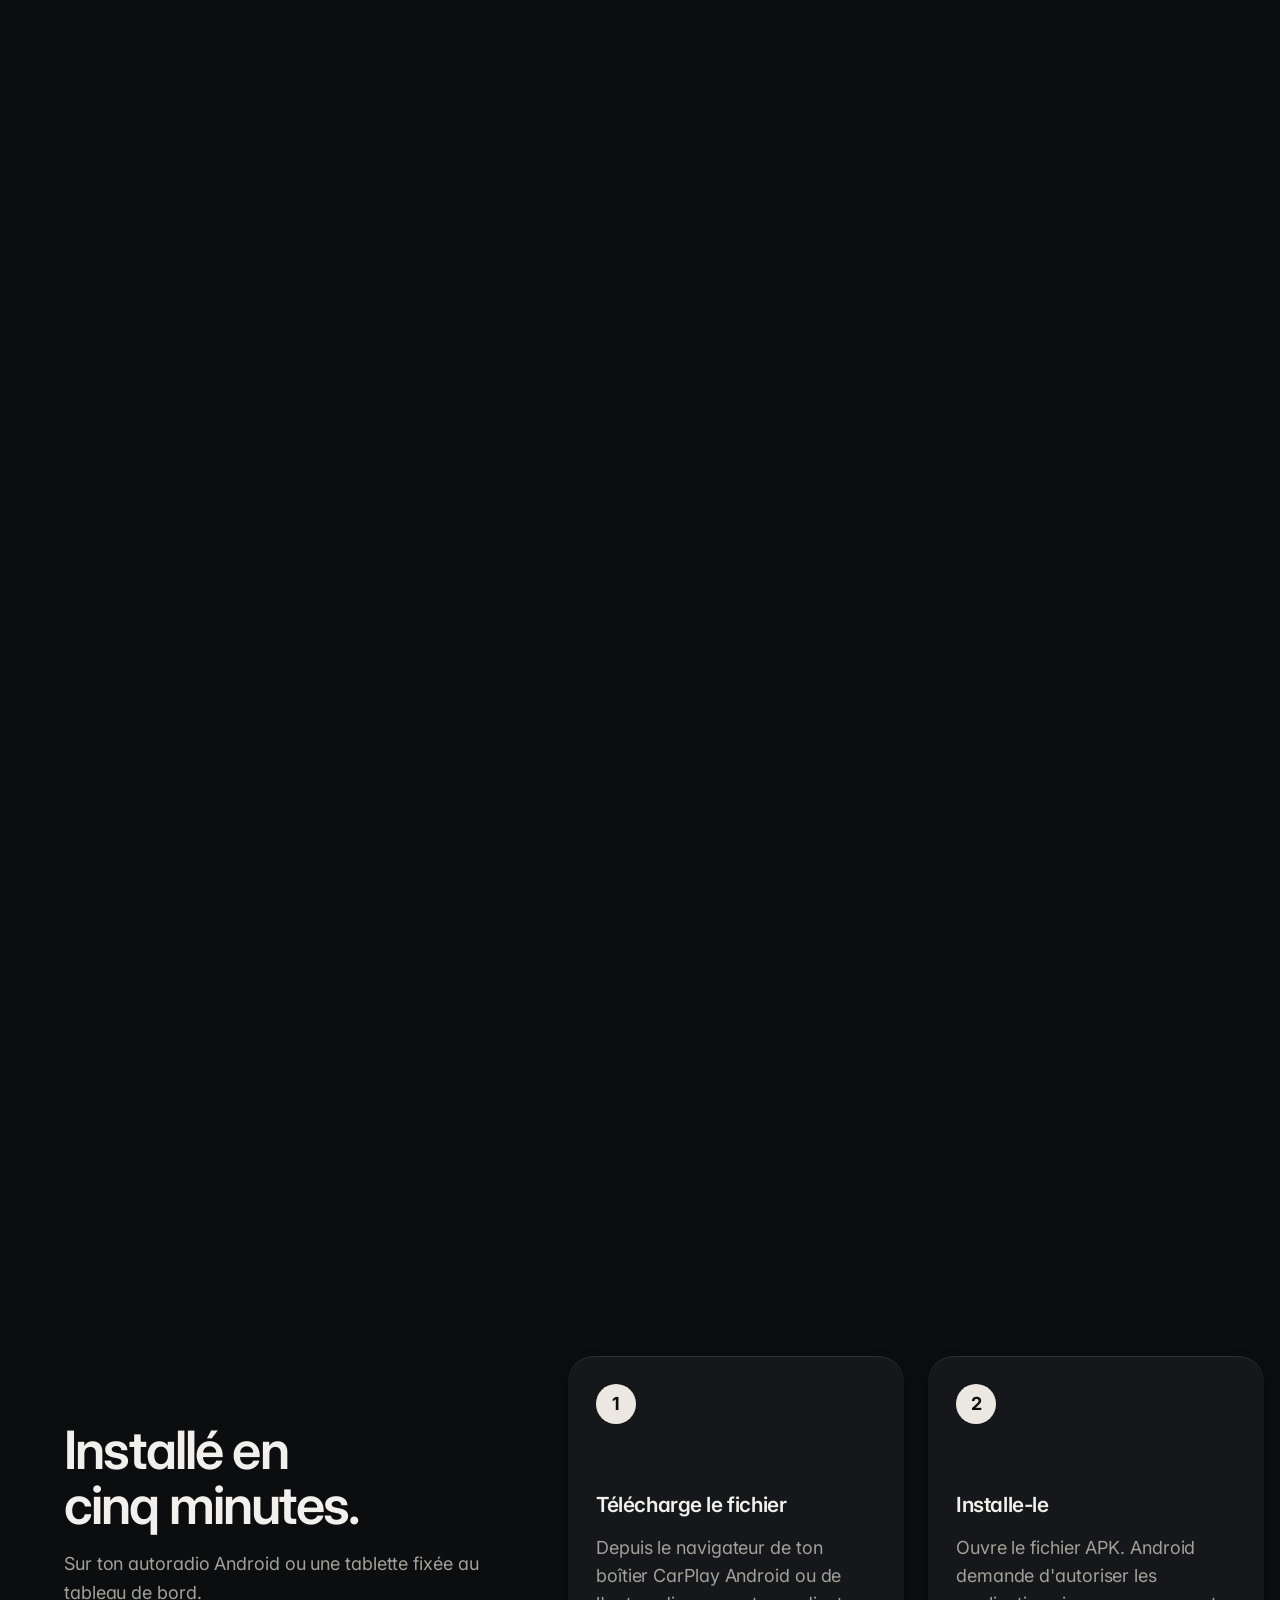
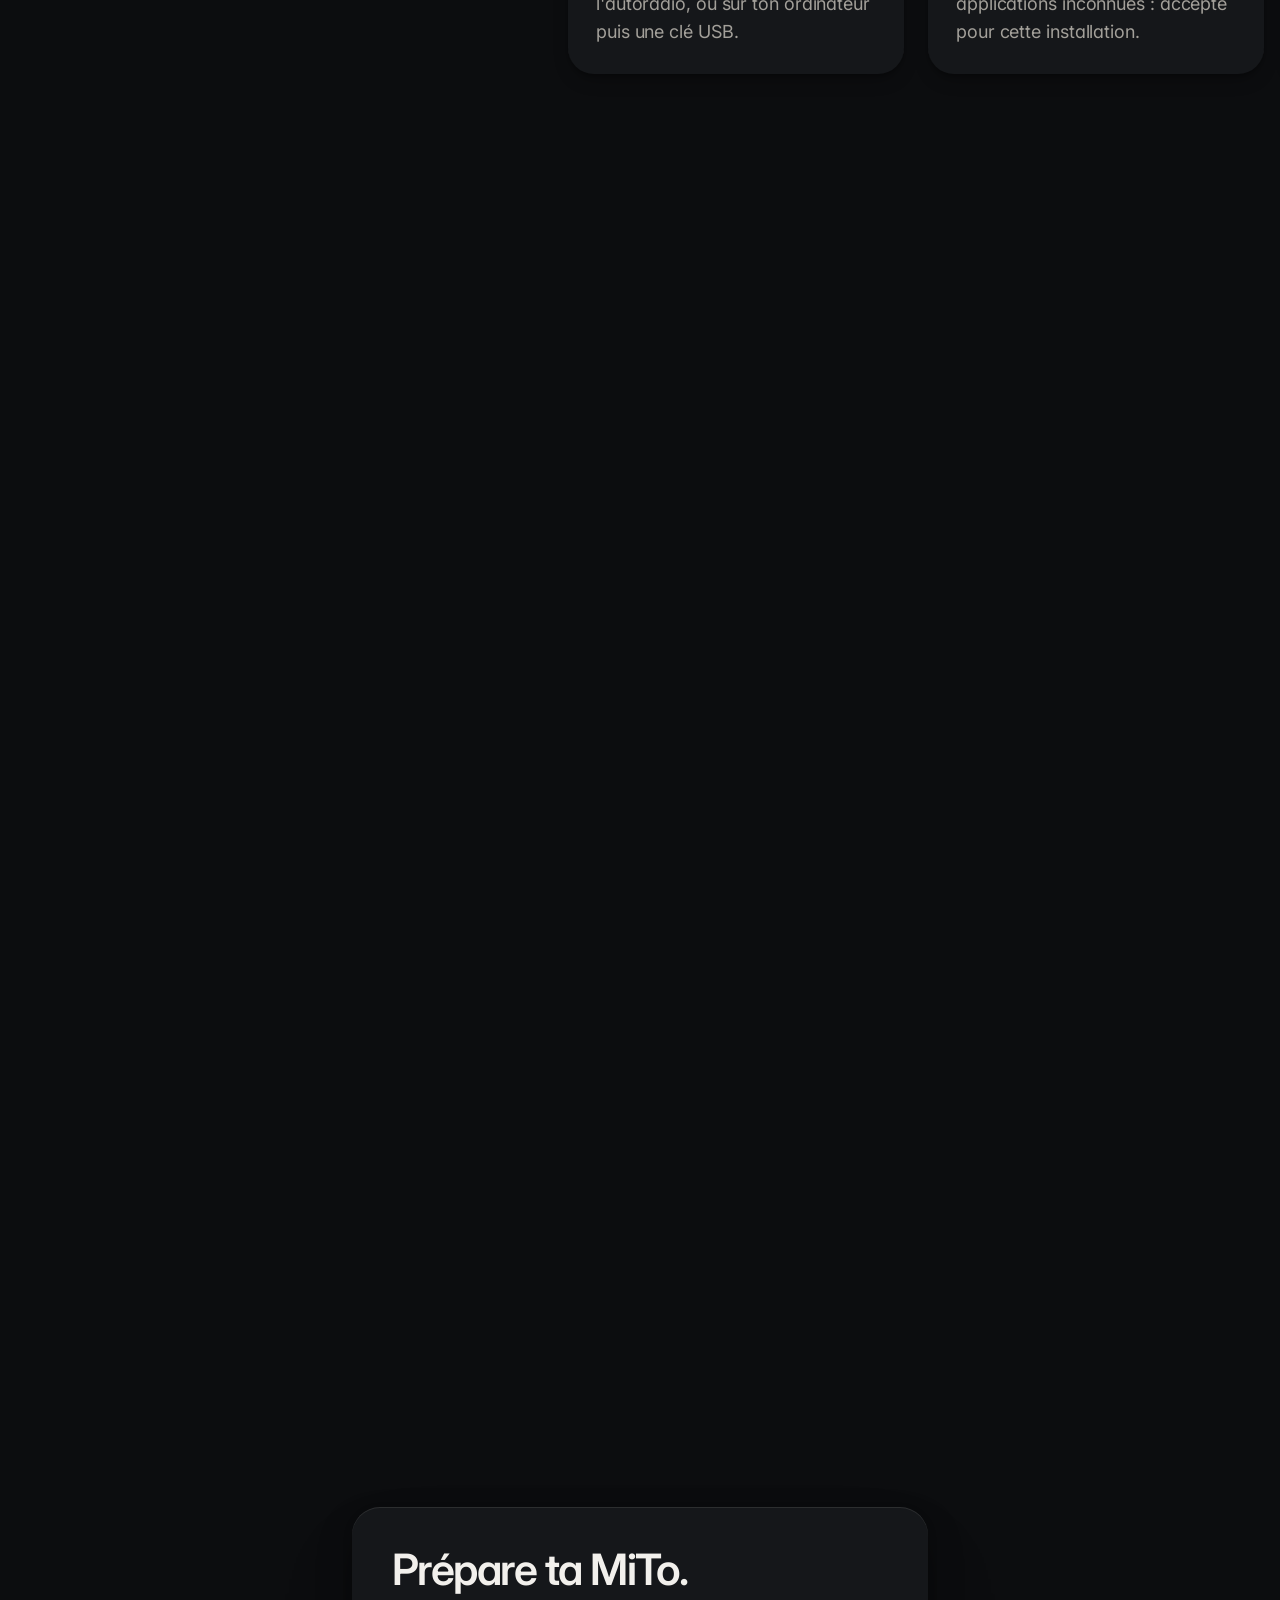
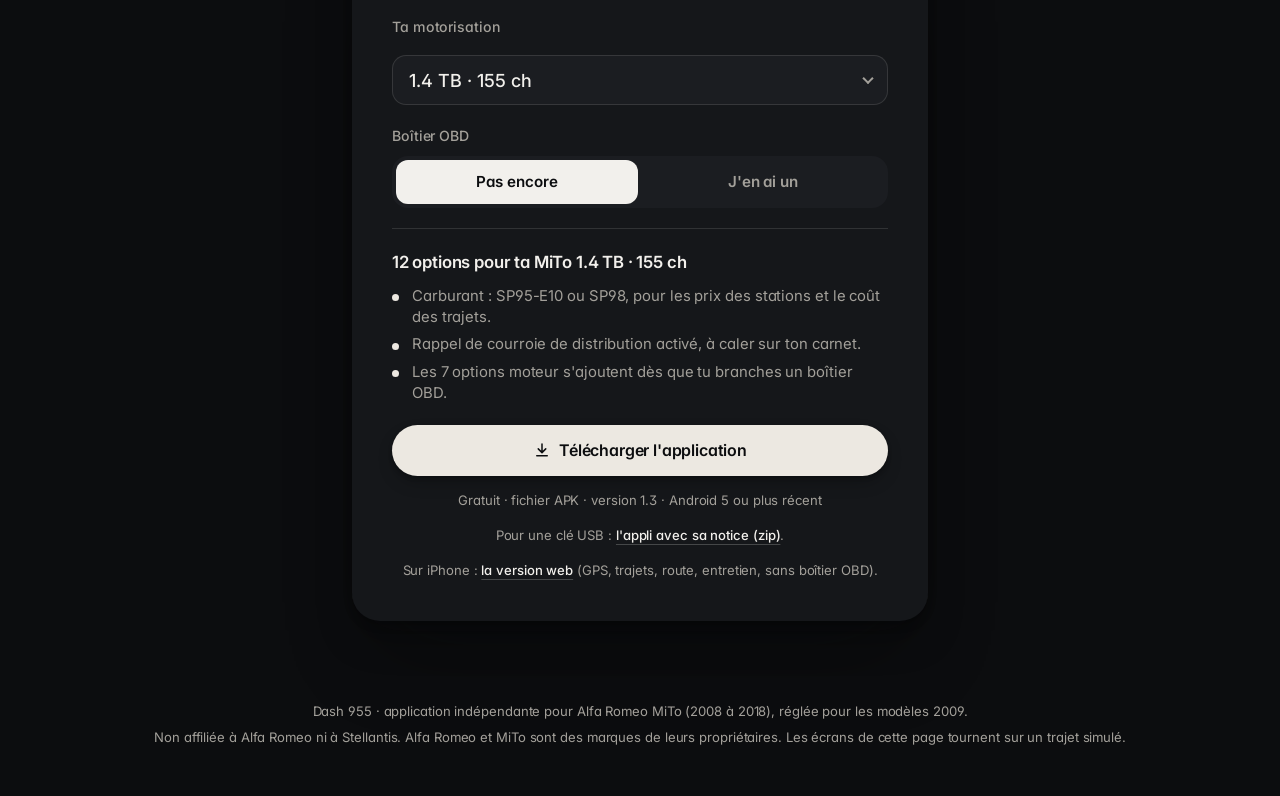
==== commit 71b6c506: "Dash 955 1.3: keep CarPlay working as before - Opening at boot is now off by default: the car unit s" ====
--- a/sites/mito-2009/index.html
+++ b/sites/mito-2009/index.html
@@ -24,7 +24,7 @@
      ------------------------------------------------------------------ */
   window.DASH955 = {
     fichier: "telechargement/dash955.apk",
-    version: "1.2",
+    version: "1.3",
     android: "Android 5 ou plus récent"
   };
 </script>
